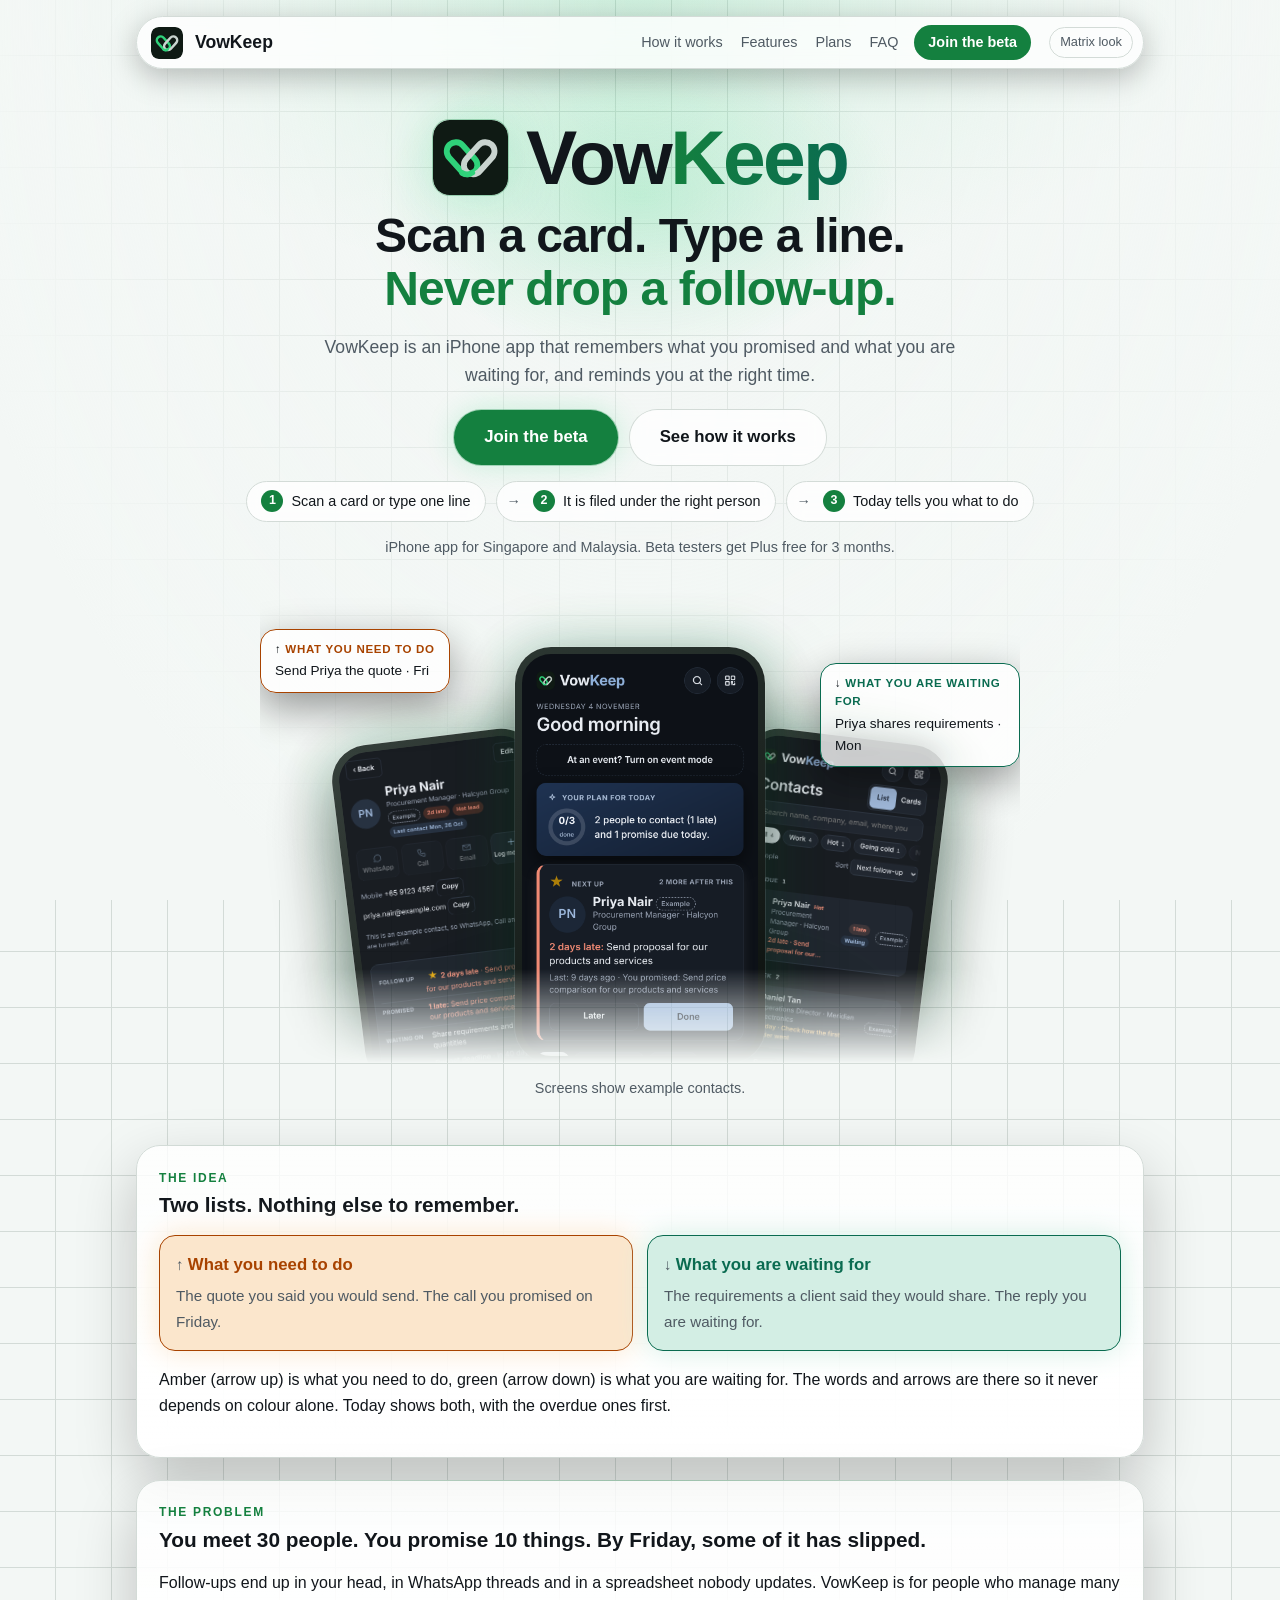
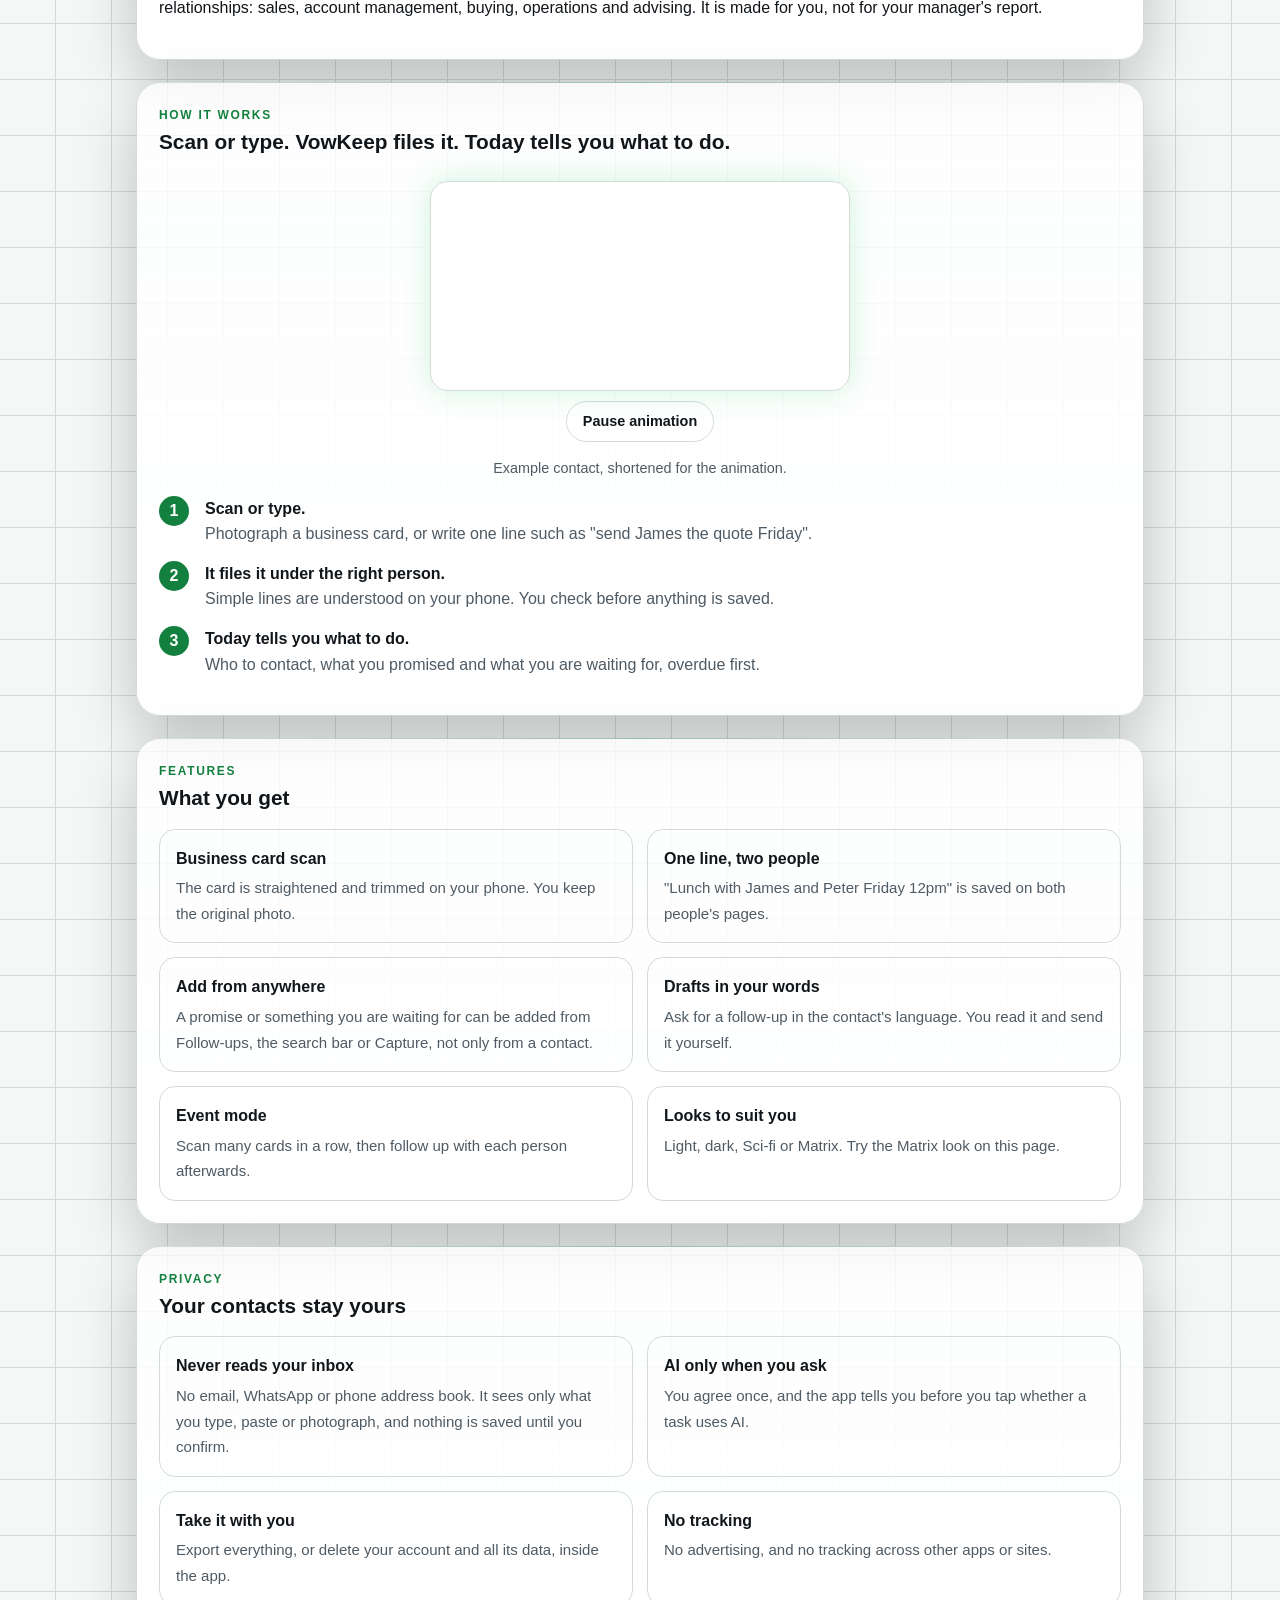
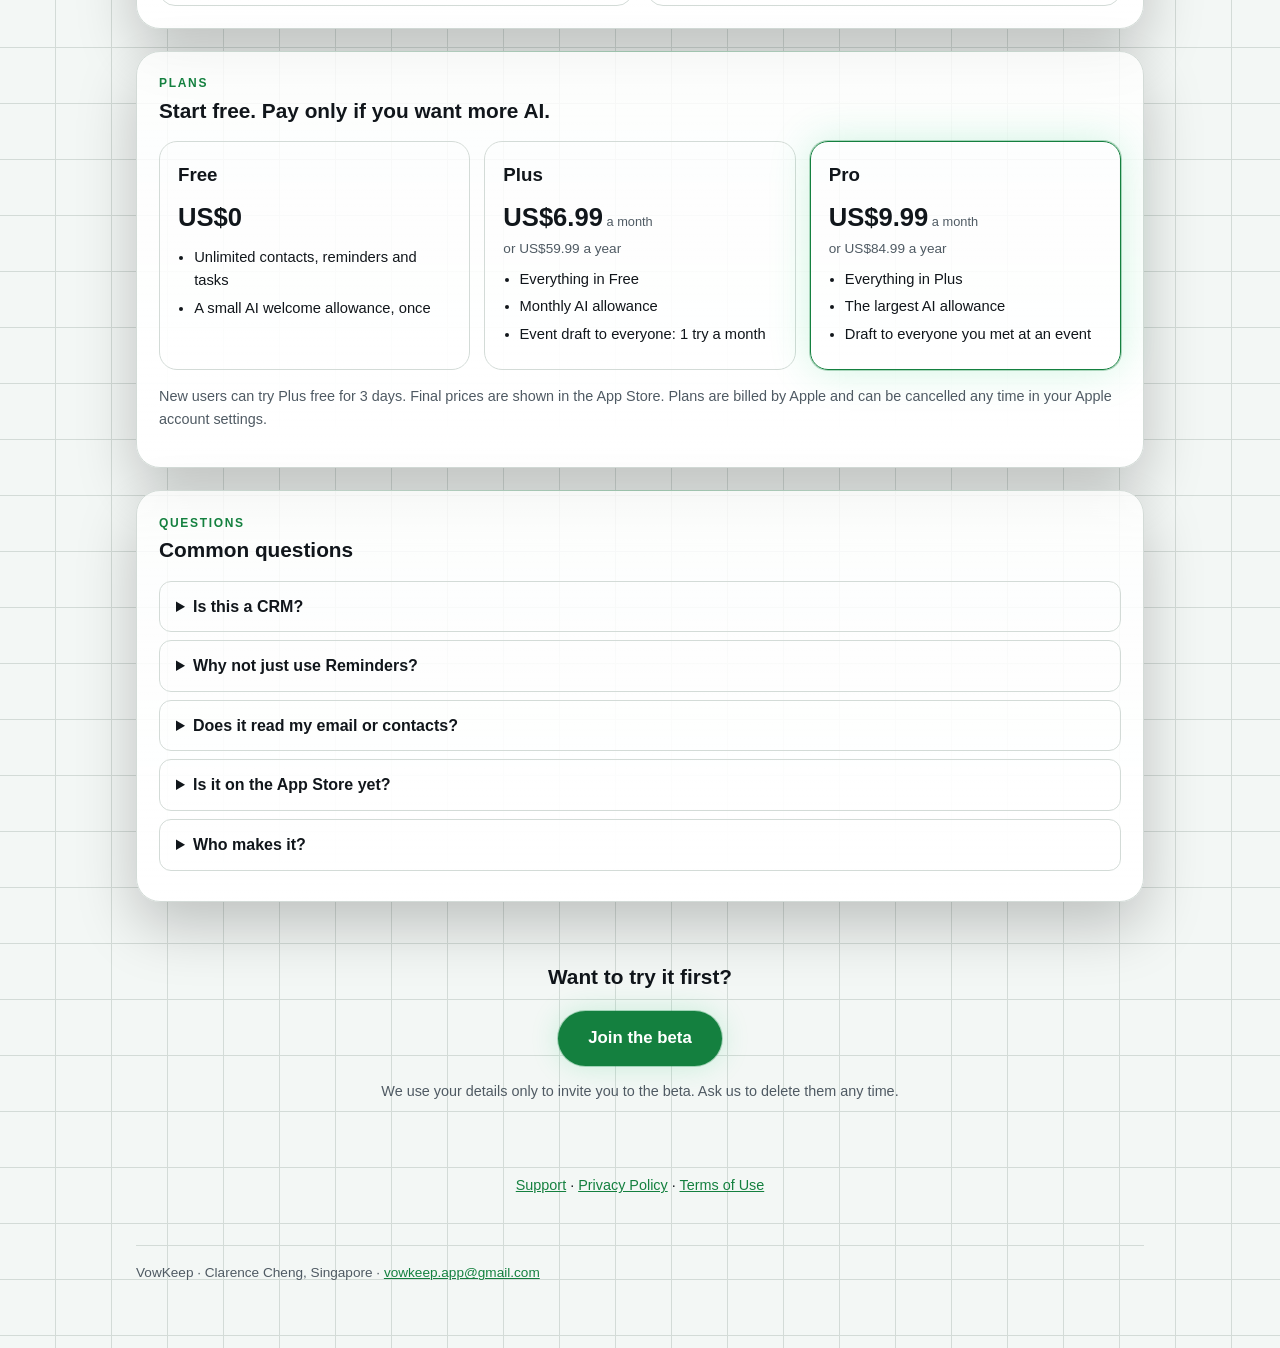
==== index.html @ fa62f597 "Join the beta buttons open the sign-up form" ====
<!doctype html><html lang="en"><head><meta charset="utf-8"><meta name="viewport" content="width=device-width, initial-scale=1"><meta name="description" content="VowKeep keeps one list of what you need to do for people and what you are waiting for from them. Scan a business card or type one line; it does the remembering."><meta name="theme-color" content="#0b0f0d"><link rel="icon" href="img/favicon.svg" type="image/svg+xml"><meta property="og:title" content="VowKeep"><meta property="og:description" content="Never drop a follow-up or a promise."><meta property="og:type" content="website"><meta property="og:site_name" content="VowKeep"><meta property="og:image" content="https://clarencecheng26-sys.github.io/vowkeep-site/img/og.png"><meta property="og:image:width" content="1200"><meta property="og:image:height" content="627"><meta property="og:image:alt" content="VowKeep: never drop a follow-up or a promise"><meta name="twitter:card" content="summary_large_image"><title>Professional Follow-Up Ledger · VowKeep</title><link rel="stylesheet" href="style.css"></head><body class="home"><main><header><svg viewBox="0 0 512 512" aria-hidden="true"><rect width="512" height="512" rx="112" fill="#0F1A14"/><g transform="translate(256 268)"><rect x="-62" y="-170" width="124" height="250" rx="62" transform="rotate(-42) translate(-38 0)" fill="none" stroke="#2FD27A" stroke-width="40"/><rect x="-62" y="-170" width="124" height="250" rx="62" transform="rotate(42) translate(38 0)" fill="none" stroke="#C9D4CF" stroke-width="40"/><path d="M-14 74 A62 62 0 0 1 -66 30" transform="rotate(-42) translate(-38 0)" fill="none" stroke="#2FD27A" stroke-width="40" stroke-linecap="round"/></g></svg><a href="index.html">VowKeep</a><nav><a href="#h-how">How it works</a><a href="#h-get">Features</a><a href="#h-plans">Plans</a><a href="#h-faq">FAQ</a><a class="navcta" href="https://forms.gle/W3UCwRWU8LSgqYCk6">Join the beta</a><button id="lookbtn" type="button" aria-pressed="false">Matrix look</button></nav></header>
<section class="hero">
<div class="brandbig"><svg class="bigmark" viewBox="0 0 512 512" aria-hidden="true"><rect width="512" height="512" rx="112" fill="#0F1A14"/><g transform="translate(256 268)"><rect x="-62" y="-170" width="124" height="250" rx="62" transform="rotate(-42) translate(-38 0)" fill="none" stroke="#2FD27A" stroke-width="40"/><rect x="-62" y="-170" width="124" height="250" rx="62" transform="rotate(42) translate(38 0)" fill="none" stroke="#C9D4CF" stroke-width="40"/><path d="M-14 74 A62 62 0 0 1 -66 30" transform="rotate(-42) translate(-38 0)" fill="none" stroke="#2FD27A" stroke-width="40" stroke-linecap="round"/></g></svg><span>Vow<b>Keep</b></span></div>
<h1>Scan a card. Type a line.<br><span class="hl">Never drop a follow-up.</span></h1>
<p class="lead">VowKeep is an iPhone app that remembers what you promised and what you are waiting for, and reminds you at the right time.</p>
<p class="cta"><a class="btn" href="https://forms.gle/W3UCwRWU8LSgqYCk6">Join the beta</a><a class="btn ghost" href="#h-how">See how it works</a></p>
<ol class="flow" aria-label="How it works in three steps"><li><b>1</b> Scan a card or type one line</li><li><b>2</b> It is filed under the right person</li><li><b>3</b> Today tells you what to do</li></ol>
<p class="note">iPhone app for Singapore and Malaysia. Beta testers get Plus free for 3 months.</p>
<div class="stage">
<figure class="phone p-l"><img src="img/contact.png" width="390" height="665" alt="A contact page showing what you promised and what you are waiting on" loading="eager"></figure>
<figure class="phone p-r"><img src="img/contacts.png" width="390" height="665" alt="The Contacts list showing who is overdue and who you are waiting on" loading="eager"></figure>
<figure class="phone p-c"><img src="img/today.png" width="390" height="665" alt="The Today screen: your plan for the day and the next person to follow up with" loading="eager"></figure>
<div class="floaty owe"><b><span aria-hidden="true">↑ </span>What you need to do</b><span>Send Priya the quote · Fri</span></div>
<div class="floaty owed"><b><span aria-hidden="true">↓ </span>What you are waiting for</b><span>Priya shares requirements · Mon</span></div>
</div>
<p class="note">Screens show example contacts.</p>
</section>

<section class="owe" aria-labelledby="h-owe">
<p class="eyebrow">The idea</p>
<h2 id="h-owe">Two lists. Nothing else to remember.</h2>
<div class="two">
<div class="box amber"><b><span aria-hidden="true">↑ </span>What you need to do</b><span>The quote you said you would send. The call you promised on Friday.</span></div>
<div class="box green"><b><span aria-hidden="true">↓ </span>What you are waiting for</b><span>The requirements a client said they would share. The reply you are waiting for.</span></div>
</div>
<p>Amber (arrow up) is what you need to do, green (arrow down) is what you are waiting for. The words and arrows are there so it never depends on colour alone. Today shows both, with the overdue ones first.</p>
</section>

<section aria-labelledby="h-prob">
<p class="eyebrow">The problem</p>
<h2 id="h-prob">You meet 30 people. You promise 10 things. By Friday, some of it has slipped.</h2>
<p>Follow-ups end up in your head, in WhatsApp threads and in a spreadsheet nobody updates. VowKeep is for people who manage many relationships: sales, account management, buying, operations and advising. It is made for you, not for your manager's report.</p>
</section>

<section aria-labelledby="h-how">
<p class="eyebrow">How it works</p>
<h2 id="h-how">Scan or type. VowKeep files it. Today tells you what to do.</h2>
<div class="demo">
<div class="dscreen" role="img" aria-label="Animated example: a business card is scanned, one line is typed, and Today shows what you need to do and what you are waiting for.">
<div class="scene s1"><div class="bcard"><span class="bn">Priya Nair</span><span class="bt">Procurement Manager</span><span class="bc">Halcyon Group</span><i class="scan"></i></div><p class="dcap"><b>1</b> Scan a card</p></div>
<div class="scene s2"><div class="typed"><span>send Priya the quote Friday</span></div><div class="saved">Saved under <b>Priya Nair</b> · due Fri</div><p class="dcap"><b>2</b> Or type one line</p></div>
<div class="scene s3"><div class="trow owe"><b><span aria-hidden="true">↑ </span>What you need to do</b> Send Priya the quote <em>Fri</em></div><div class="trow owed"><b><span aria-hidden="true">↓ </span>What you are waiting for</b> Priya shares requirements <em>Mon</em></div><p class="dcap"><b>3</b> Today tells you what to do</p></div>
</div>
<button type="button" class="democtl" id="democtl" aria-pressed="false">Pause animation</button>
<p class="note">Example contact, shortened for the animation.</p>
</div>

<ol class="steps">
<li><b>Scan or type.</b><span>Photograph a business card, or write one line such as "send James the quote Friday".</span></li>
<li><b>It files it under the right person.</b><span>Simple lines are understood on your phone. You check before anything is saved.</span></li>
<li><b>Today tells you what to do.</b><span>Who to contact, what you promised and what you are waiting for, overdue first.</span></li>
</ol>
</section>

<section aria-labelledby="h-get">
<p class="eyebrow">Features</p>
<h2 id="h-get">What you get</h2>
<div class="grid">
<div class="item"><b>Business card scan</b><span>The card is straightened and trimmed on your phone. You keep the original photo.</span></div>
<div class="item"><b>One line, two people</b><span>"Lunch with James and Peter Friday 12pm" is saved on both people's pages.</span></div>
<div class="item"><b>Add from anywhere</b><span>A promise or something you are waiting for can be added from Follow-ups, the search bar or Capture, not only from a contact.</span></div>
<div class="item"><b>Drafts in your words</b><span>Ask for a follow-up in the contact's language. You read it and send it yourself.</span></div>
<div class="item"><b>Event mode</b><span>Scan many cards in a row, then follow up with each person afterwards.</span></div>
<div class="item"><b>Looks to suit you</b><span>Light, dark, Sci-fi or Matrix. Try the Matrix look on this page.</span></div>
</div>
</section>

<section aria-labelledby="h-priv">
<p class="eyebrow">Privacy</p>
<h2 id="h-priv">Your contacts stay yours</h2>
<div class="grid">
<div class="item"><b>Never reads your inbox</b><span>No email, WhatsApp or phone address book. It sees only what you type, paste or photograph, and nothing is saved until you confirm.</span></div>
<div class="item"><b>AI only when you ask</b><span>You agree once, and the app tells you before you tap whether a task uses AI.</span></div>
<div class="item"><b>Take it with you</b><span>Export everything, or delete your account and all its data, inside the app.</span></div>
<div class="item"><b>No tracking</b><span>No advertising, and no tracking across other apps or sites.</span></div>
</div>
</section>

<section aria-labelledby="h-plans">
<p class="eyebrow">Plans</p>
<h2 id="h-plans">Start free. Pay only if you want more AI.</h2>
<div class="plans">
<div class="plan"><h3>Free</h3><p class="price">US$0</p><ul><li>Unlimited contacts, reminders and tasks</li><li>A small AI welcome allowance, once</li></ul></div>
<div class="plan"><h3>Plus</h3><p class="price">US$6.99<small> a month</small></p><p class="alt">or US$59.99 a year</p><ul><li>Everything in Free</li><li>Monthly AI allowance</li><li>Event draft to everyone: 1 try a month</li></ul></div>
<div class="plan best"><h3>Pro</h3><p class="price">US$9.99<small> a month</small></p><p class="alt">or US$84.99 a year</p><ul><li>Everything in Plus</li><li>The largest AI allowance</li><li>Draft to everyone you met at an event</li></ul></div>
</div>
<p class="note">New users can try Plus free for 3 days. Final prices are shown in the App Store. Plans are billed by Apple and can be cancelled any time in your Apple account settings.</p>
</section>

<section aria-labelledby="h-faq">
<p class="eyebrow">Questions</p>
<h2 id="h-faq">Common questions</h2>
<details><summary>Is this a CRM?</summary><p>No. A CRM is built so your manager can see your pipeline. VowKeep is for you, so you do not drop things.</p></details>
<details><summary>Why not just use Reminders?</summary><p>Reminders does not know who a promise is to, cannot scan a business card, and cannot tell what you need to do from what you are waiting for.</p></details>
<details><summary>Does it read my email or contacts?</summary><p>No. It only sees what you choose to type, paste or photograph.</p></details>
<details><summary>Is it on the App Store yet?</summary><p>Not yet. We are inviting a small group to test first. Join the beta and we will email you.</p></details>
<details><summary>Who makes it?</summary><p>VowKeep is made by Clarence Cheng in Singapore. Questions: <a href="mailto:vowkeep.app@gmail.com">vowkeep.app@gmail.com</a>.</p></details>
</section>

<section class="closing" aria-labelledby="h-join">
<h2 id="h-join">Want to try it first?</h2>
<p class="cta"><a class="btn" href="https://forms.gle/W3UCwRWU8LSgqYCk6">Join the beta</a></p>
<p class="note">We use your details only to invite you to the beta. Ask us to delete them any time.</p>
</section>

<p class="links"><a href="support.html">Support</a> · <a href="privacy.html">Privacy Policy</a> · <a href="terms.html">Terms of Use</a></p>
<a class="sticky" href="https://forms.gle/W3UCwRWU8LSgqYCk6">Join the beta</a>
<footer>VowKeep · Clarence Cheng, Singapore · <a href="mailto:vowkeep.app@gmail.com">vowkeep.app@gmail.com</a></footer></main><script>(function () {
  var r = document.documentElement; r.classList.add('js');
  try { if (localStorage.getItem('vk.look') === 'matrix') r.setAttribute('data-look', 'matrix'); } catch (e) {}
  var b = document.getElementById('lookbtn');
  function sync() { if (b) b.setAttribute('aria-pressed', r.getAttribute('data-look') === 'matrix' ? 'true' : 'false'); }
  sync();
  if (b) b.addEventListener('click', function () {
    var m = r.getAttribute('data-look') === 'matrix';
    if (m) r.removeAttribute('data-look'); else r.setAttribute('data-look', 'matrix');
    try { localStorage.setItem('vk.look', m ? '' : 'matrix'); } catch (e) {}
    sync();
  });
  var s = document.querySelectorAll('main > section:not(.hero)');
  s.forEach(function (x) { x.classList.add('rv'); });
  if ('IntersectionObserver' in window) {
    var o = new IntersectionObserver(function (es) { es.forEach(function (e) { if (e.isIntersecting) { e.target.classList.add('in'); o.unobserve(e.target); } }); }, { threshold: 0.08 });
    s.forEach(function (x) { o.observe(x); });
  } else { s.forEach(function (x) { x.classList.add('in'); }); }
  /* the demo: plays by default; with "Reduce Motion" on, it starts as a still picture and the visitor can press Play */
  var demo = document.querySelector('.demo'), ctl = document.getElementById('democtl');
  if (demo && ctl) {
    var reduce = false; try { reduce = !!(window.matchMedia && window.matchMedia('(prefers-reduced-motion: reduce)').matches); } catch (e) {}
    function label() { var still = demo.classList.contains('still'), paused = demo.classList.contains('paused'); ctl.textContent = still ? 'Play animation' : paused ? 'Play animation' : 'Pause animation'; ctl.setAttribute('aria-pressed', still || paused ? 'true' : 'false'); }
    if (reduce) demo.classList.add('still');
    label();
    ctl.addEventListener('click', function () {
      if (demo.classList.contains('still')) { demo.classList.remove('still'); demo.classList.remove('paused'); }
      else demo.classList.toggle('paused');
      label();
    });
  }
})();
</script></body></html>
---- style.css ----
:root { --ink: #eef2f0; --muted: #a9b5af; --line: #26312c; --accent: #2fd27a; --accent2: #7dffd0; --accent-ink: #06160d; --bg: #070a09; --card: #0f1512; --glow: rgba(47, 210, 122, .18); --owe: #f0b25c; --owe-bg: rgba(240,178,92,.10); --owed: #2ee6b8; --owed-bg: rgba(46,230,184,.09); --glass: rgba(18, 26, 22, .72); --edge: rgba(47, 210, 122, .28); color-scheme: dark; }
@media (prefers-color-scheme: light) { :root { --ink: #11161b; --muted: #4f5a63; --line: #d3dbd7; --accent: #14803f; --accent2: #0a6b50; --accent-ink: #ffffff; --bg: #f3f7f5; --card: #ffffff; --glow: rgba(47, 210, 122, .22); --owe: #a84300; --owe-bg: #fbe6cc; --owed: #0a6b50; --owed-bg: #d3eee4; --glass: rgba(255, 255, 255, .78); --edge: rgba(20, 128, 63, .30); color-scheme: light; } }
* { box-sizing: border-box; }
html { scroll-behavior: smooth; scroll-padding-top: 90px; }
@media (prefers-reduced-motion: reduce) { html { scroll-behavior: auto; } }
body { margin: 0; background: var(--bg); color: var(--ink); font: 16px/1.6 -apple-system, BlinkMacSystemFont, "Segoe UI", Roboto, sans-serif;
  background-image: radial-gradient(ellipse 70% 480px at 50% -60px, var(--glow), transparent 72%), linear-gradient(var(--line) 1px, transparent 1px), linear-gradient(90deg, var(--line) 1px, transparent 1px);
  background-size: auto, 56px 56px, 56px 56px; background-repeat: no-repeat, repeat, repeat; background-position: 0 0, -1px -1px, -1px -1px; }
body::before { content: ""; position: fixed; inset: 0; z-index: -1; background: radial-gradient(ellipse at 50% 0, transparent 0, var(--bg) 78%); pointer-events: none; }
main { max-width: 760px; margin: 0 auto; padding: 16px 16px 64px; }
body.home main { max-width: 1040px; }
header { position: sticky; top: 10px; z-index: 20; display: flex; align-items: center; gap: 12px; padding: 8px 10px 8px 14px; margin-bottom: 26px; background: var(--glass); border: 1px solid var(--line); border-radius: 999px; -webkit-backdrop-filter: blur(14px); backdrop-filter: blur(14px); box-shadow: 0 8px 30px rgba(0,0,0,.25); }
header svg { width: 32px; height: 32px; flex: none; border-radius: 8px; }
header > a { color: var(--ink); text-decoration: none; font-weight: 700; font-size: 1.1rem; }
nav { margin-left: auto; display: flex; align-items: center; gap: 4px 14px; flex-wrap: wrap; font-size: .9rem; }
nav a { color: var(--muted); font-weight: 500; font-size: .9rem; text-decoration: none; padding: 4px 2px; } nav a:hover { color: var(--ink); }
nav a.navcta { background: var(--accent); color: var(--accent-ink); padding: 6px 14px; border-radius: 999px; font-weight: 700; }
a { color: var(--accent); }
h1 { font-size: 1.7rem; line-height: 1.25; } h2 { font-size: 1.3rem; margin-top: 2em; line-height: 1.25; }
table { border-collapse: collapse; width: 100%; font-size: .92rem; display: block; overflow-x: auto; }
th, td { border: 1px solid var(--line); padding: 8px; text-align: left; vertical-align: top; }
footer { margin-top: 48px; padding-top: 16px; border-top: 1px solid var(--line); color: var(--muted); font-size: .85rem; }
.note { color: var(--muted); font-size: .9rem; }
/* landing page v4: dark glass, big wordmark, phones on a glowing floor */
.hero { text-align: center; padding: 14px 0 8px; }
.brandbig { display: flex; align-items: center; justify-content: center; gap: 18px; margin: 10px 0 8px; font-size: clamp(2.6rem, 9vw, 4.8rem); font-weight: 800; letter-spacing: -.035em; line-height: 1; }
.brandbig b { font-weight: 800; background: linear-gradient(90deg, var(--accent), var(--accent2)); -webkit-background-clip: text; background-clip: text; -webkit-text-fill-color: transparent; color: var(--accent); }
.bigmark { width: .98em; height: .98em; flex: none; border-radius: 22%; box-shadow: 0 0 0 1px var(--edge), 0 0 50px var(--glow); }
.hero h1 { font-size: clamp(1.45rem, 4.2vw, 2.3rem); line-height: 1.15; margin: .35em 0 .35em; letter-spacing: -.01em; }
.lead { font-size: 1.1rem; color: var(--muted); max-width: 36em; margin: 0 auto 1em; }
.cta { margin: 1.3em 0 .5em; display: flex; gap: 12px; justify-content: center; flex-wrap: wrap; }
.btn, .sticky { display: inline-block; background: var(--accent); color: var(--accent-ink); font-weight: 700; padding: 14px 30px; border-radius: 999px; text-decoration: none; font-size: 1.05rem; box-shadow: 0 0 28px var(--glow), 0 0 0 1px var(--edge); }
.btn.ghost { background: var(--glass); color: var(--ink); box-shadow: 0 0 0 1px var(--line); -webkit-backdrop-filter: blur(8px); backdrop-filter: blur(8px); }
.btn:focus-visible, .sticky:focus-visible, summary:focus-visible, a:focus-visible, #lookbtn:focus-visible { outline: 3px solid var(--accent); outline-offset: 3px; }
/* phones on a glowing floor */
.stage { position: relative; overflow-x: clip; height: 470px; max-width: 760px; margin: 34px auto 0; -webkit-mask-image: linear-gradient(#000 80%, transparent); mask-image: linear-gradient(#000 80%, transparent); }
.stage::before { content: ""; position: absolute; left: 50%; bottom: -30px; width: 92%; height: 200px; transform: translateX(-50%); background: radial-gradient(closest-side, var(--accent), transparent); opacity: .30; filter: blur(30px); }
.phone { position: absolute; bottom: 0; left: 50%; margin: 0; padding: 7px; border-radius: 36px; background: linear-gradient(150deg, #2c3732, #0a0e0c); box-shadow: 0 0 0 1px rgba(255,255,255,.10), 0 30px 70px rgba(0,0,0,.6), 0 0 60px var(--glow); }
.phone img { display: block; width: 100%; height: auto; border-radius: 29px; }
.p-c { width: 250px; z-index: 3; transform: translateX(-50%); }
.p-l { width: 206px; z-index: 2; transform: translateX(-132%) rotate(-7deg); transform-origin: bottom right; opacity: .95; }
.p-r { width: 206px; z-index: 2; transform: translateX(32%) rotate(7deg); transform-origin: bottom left; opacity: .95; }
.floaty { position: absolute; z-index: 4; max-width: 200px; display: grid; gap: 2px; text-align: left; padding: 10px 14px; border-radius: 16px; border: 1px solid var(--line); background: var(--glass); -webkit-backdrop-filter: blur(12px); backdrop-filter: blur(12px); box-shadow: 0 14px 40px rgba(0,0,0,.4); font-size: .85rem; }
.floaty b { font-size: .72rem; text-transform: uppercase; letter-spacing: .06em; } .floaty span { color: var(--ink); }
.floaty.owe { left: 0; top: 36px; border-color: var(--owe); } .floaty.owe b { color: var(--owe); }
.floaty.owed { right: 0; top: 70px; border-color: var(--owed); } .floaty.owed b { color: var(--owed); }
.eyebrow { margin: 1.4em 0 0; font-size: .75rem; font-weight: 700; letter-spacing: .14em; text-transform: uppercase; color: var(--accent); }
.eyebrow + h2 { margin-top: .2em; }
section:not(.hero):not(.closing) { position: relative; background: linear-gradient(180deg, var(--glass), var(--card)); border: 1px solid var(--line); border-radius: 24px; padding: 6px 22px 22px; margin: 22px 0; box-shadow: 0 24px 60px rgba(0,0,0,.22); }
section:not(.hero):not(.closing)::before { content: ""; position: absolute; left: 24px; right: 24px; top: -1px; height: 1px; background: linear-gradient(90deg, transparent, var(--edge), transparent); }
section h2 { margin-top: .6em; }
.two { display: grid; grid-template-columns: 1fr 1fr; gap: 14px; margin: 14px 0; }
.box { border-radius: 16px; padding: 16px; border: 1px solid var(--line); } .box b { display: block; font-size: 1.05rem; margin-bottom: 4px; } .box span { color: var(--muted); font-size: .95rem; }
.box.amber { border-color: var(--owe); background: var(--owe-bg); box-shadow: 0 0 30px var(--owe-bg); } .box.amber b { color: var(--owe); }
.box.green { border-color: var(--owed); background: var(--owed-bg); box-shadow: 0 0 30px var(--owed-bg); } .box.green b { color: var(--owed); }
.steps { list-style: none; counter-reset: s; padding: 0; } .steps li { counter-increment: s; display: grid; grid-template-columns: 34px 1fr; column-gap: 12px; margin: 14px 0; }
.steps li::before { content: counter(s); grid-row: 1 / 3; width: 30px; height: 30px; border-radius: 50%; background: var(--accent); color: var(--accent-ink); font-weight: 800; display: grid; place-items: center; }
.steps li span { color: var(--muted); }
.grid { display: grid; grid-template-columns: 1fr 1fr; gap: 14px; margin-top: 14px; }
.item { border: 1px solid var(--line); border-radius: 16px; padding: 16px; background: rgba(255,255,255,.015); } .item b { display: block; margin-bottom: 4px; } .item span { color: var(--muted); font-size: .94rem; }
.plans { display: grid; grid-template-columns: repeat(3, 1fr); gap: 14px; margin-top: 14px; }
.plan { border: 1px solid var(--line); border-radius: 18px; padding: 18px; } .plan.best { border-color: var(--accent); box-shadow: 0 0 0 1px var(--edge), 0 0 40px var(--glow); }
.plan h3 { margin: 0; } .price { font-size: 1.6rem; font-weight: 800; margin: .3em 0 0; } .price small { font-size: .8rem; font-weight: 400; color: var(--muted); } .alt { margin: 0 0 .5em; color: var(--muted); font-size: .85rem; }
.plan ul { padding-left: 1.1em; margin: .5em 0 0; font-size: .92rem; } .plan li { margin: .3em 0; }
details { border: 1px solid var(--line); border-radius: 12px; padding: 12px 16px; margin: 8px 0; }
summary { cursor: pointer; font-weight: 600; } details p { margin: .6em 0 .2em; color: var(--muted); }
.closing { text-align: center; padding: 28px 0; } .links { text-align: center; margin-top: 2em; font-size: .9rem; }
.sticky { display: none; }
@media (max-width: 720px) {
  .two, .grid, .plans { grid-template-columns: 1fr; }
  body.home nav a { display: none; } nav { flex-wrap: nowrap; } body:not(.home) #lookbtn { display: none; } header { padding: 6px 10px 6px 12px; }
  .cta .btn { padding: 12px 22px; font-size: 1rem; }
  .stage { height: 330px; } .p-c { width: 165px; } .p-l, .p-r { width: 134px; } .p-l { transform: translateX(-118%) rotate(-6deg); } .p-r { transform: translateX(18%) rotate(6deg); }
  .phone { border-radius: 24px; padding: 4px; } .phone img { border-radius: 20px; }
  .floaty { display: none; }
  .sticky { display: block; position: fixed; left: 16px; right: 16px; bottom: 14px; text-align: center; z-index: 25; }
  main { padding-bottom: 96px; }
  body { background-size: auto, 40px 40px, 40px 40px; }
}
@media (min-width: 721px) and (max-width: 940px) { .floaty { display: none; } }
/* v3: demo, gentle motion, Matrix look */
.demo { max-width: 420px; margin: 26px auto 8px; }
.dscreen { position: relative; height: 210px; border: 1px solid var(--line); border-radius: 18px; background: var(--card); overflow: hidden; box-shadow: 0 0 30px var(--glow); }
.scene { position: absolute; inset: 0; display: flex; flex-direction: column; justify-content: center; align-items: center; gap: 12px; padding: 16px; opacity: 0; animation: sc 12s infinite; }
.s1 { animation-name: sc1; } .s2 { animation-name: sc2; } .s3 { animation-name: sc3; }
@keyframes sc1 { 0%, 28% { opacity: 1 } 33%, 100% { opacity: 0 } }
@keyframes sc2 { 0%, 31% { opacity: 0 } 36%, 61% { opacity: 1 } 66%, 100% { opacity: 0 } }
@keyframes sc3 { 0%, 64% { opacity: 0 } 69%, 95% { opacity: 1 } 100% { opacity: 0 } }
.dcap { margin: 0; font-size: .85rem; color: var(--muted); } .dcap b { display: inline-grid; place-items: center; width: 20px; height: 20px; border-radius: 50%; background: var(--accent); color: var(--accent-ink); font-size: .75rem; margin-right: 6px; }
.bcard { position: relative; width: 210px; padding: 12px 14px; border-radius: 10px; background: #f4f6f5; color: #11161b; text-align: left; display: grid; overflow: hidden; box-shadow: 0 6px 20px rgba(0,0,0,.35); }
.bn { font-weight: 800; } .bt, .bc { font-size: .8rem; color: #4b5560; }
.scan { position: absolute; left: 0; right: 0; height: 3px; top: 0; background: var(--accent); box-shadow: 0 0 12px var(--accent); animation: scanm 12s infinite; }
@keyframes scanm { 0% { top: 0 } 12% { top: 92% } 24%, 100% { top: 0 } }
.typed { font: 600 .95rem ui-monospace, Menlo, monospace; border: 1px solid var(--line); border-radius: 10px; padding: 10px 14px; background: var(--bg); }
.typed span { display: inline-block; overflow: hidden; white-space: nowrap; width: 0; vertical-align: bottom; border-right: 2px solid var(--accent); animation: typem 12s infinite steps(27, end); }
@keyframes typem { 0%, 33% { width: 0 } 45%, 100% { width: 27ch } }
.saved { font-size: .85rem; padding: 6px 12px; border-radius: 999px; background: var(--owed-bg); color: var(--owed); border: 1px solid var(--owed); opacity: 0; animation: savedm 12s infinite; }
@keyframes savedm { 0%, 47% { opacity: 0 } 52%, 100% { opacity: 1 } }
.trow { width: 100%; max-width: 340px; padding: 10px 12px; border-radius: 12px; font-size: .88rem; text-align: left; border: 1px solid var(--line); }
.trow b { display: block; font-size: .78rem; text-transform: uppercase; letter-spacing: .05em; } .trow em { float: right; font-style: normal; color: var(--muted); }
.trow.owe { border-color: var(--owe); background: var(--owe-bg); } .trow.owe b { color: var(--owe); }
.trow.owed { border-color: var(--owed); background: var(--owed-bg); } .trow.owed b { color: var(--owed); }
.demo.still .scene { animation: none !important; opacity: 0; } .demo.still .s3 { opacity: 1; } .demo.still .scan, .demo.still .typed span, .demo.still .saved { animation: none !important; }
.demo.paused .scene, .demo.paused .scan, .demo.paused .typed span, .demo.paused .saved { animation-play-state: paused !important; }
.democtl { display: inline-flex; align-items: center; gap: 8px; margin: 10px auto 0; padding: 8px 16px; border: 1px solid var(--line); border-radius: 999px; background: var(--glass); color: var(--ink); font: inherit; font-size: .9rem; font-weight: 600; cursor: pointer; }
.democtl:focus-visible { outline: 3px solid var(--accent); outline-offset: 3px; }
.demo { text-align: center; }
/* gentle motion */
body { background-attachment: scroll; }
.hero::before { content: ""; position: absolute; left: 50%; top: -60px; width: min(520px, 80vw); height: 320px; transform: translateX(-50%); background: radial-gradient(closest-side, var(--glow), transparent); z-index: -1; animation: drift 14s ease-in-out infinite alternate; pointer-events: none; }
.hero { position: relative; isolation: isolate; }
@keyframes drift { from { transform: translateX(-56%) scale(1) } to { transform: translateX(-44%) scale(1.12) } }
.js .rv { opacity: 0; transform: translateY(14px); transition: opacity .6s ease, transform .6s ease; } .js .rv.in { opacity: 1; transform: none; }
@media (prefers-reduced-motion: reduce) { .hero::before { animation: none; } .js .rv { opacity: 1; transform: none; transition: none; } }
/* look toggle */
#lookbtn { margin-left: 4px; background: transparent; color: var(--muted); border: 1px solid var(--line); border-radius: 999px; padding: 4px 10px; font: inherit; font-size: .8rem; cursor: pointer; }
#lookbtn[aria-pressed="true"] { color: var(--accent); border-color: var(--accent); }
#lookbtn:focus-visible { outline: 3px solid var(--accent); outline-offset: 3px; }
/* Matrix look: black, phosphor green, terminal type; owe/owed keep amber and mint */
:root[data-look="matrix"] { --ink: #6dff7a; --muted: #35c94c; --line: #0f5a1c; --accent: #39ff14; --accent-ink: #000000; --bg: #000000; --card: #041a08; --glow: rgba(57,255,20,.22); --owe: #ffc24d; --owe-bg: rgba(255,194,77,.10); --owed: #00ff9c; --owed-bg: rgba(0,255,156,.08); --accent2: #b6ff9c; --glass: rgba(2,22,6,.78); --edge: rgba(57,255,20,.40); color-scheme: dark; }
:root[data-look="matrix"] body { font-family: ui-monospace, "SFMono-Regular", Menlo, Consolas, monospace; text-shadow: 0 0 3px rgba(57,255,20,.35); }
:root[data-look="matrix"] .brandbig span::after { content: "_"; margin-left: 4px; animation: blink 1.1s steps(1) infinite; }
@keyframes blink { 50% { opacity: 0 } }
:root[data-look="matrix"] .btn, :root[data-look="matrix"] .sticky { border-radius: 2px; text-shadow: none; text-transform: uppercase; letter-spacing: .05em; }
:root[data-look="matrix"] section:not(.hero):not(.closing), :root[data-look="matrix"] .item, :root[data-look="matrix"] .plan, :root[data-look="matrix"] details, :root[data-look="matrix"] .dscreen { border-radius: 2px; }
:root[data-look="matrix"] .shots img { border-radius: 4px; }

/* v5: say what it does at first glance */
.hero h1 { font-size: clamp(1.7rem, 5.4vw, 3rem); line-height: 1.1; margin: .3em 0 .35em; letter-spacing: -.02em; }
.hero h1 .hl { color: var(--accent); }
.flow { list-style: none; display: flex; gap: 10px; justify-content: center; flex-wrap: wrap; margin: 16px auto 6px; padding: 0; max-width: 1000px; }
.flow li { display: flex; align-items: center; gap: 8px; padding: 8px 14px; border: 1px solid var(--line); border-radius: 999px; background: var(--glass); font-size: .9rem; -webkit-backdrop-filter: blur(8px); backdrop-filter: blur(8px); }
.flow li b { display: inline-grid; place-items: center; width: 22px; height: 22px; border-radius: 50%; background: var(--accent); color: var(--accent-ink); font-size: .78rem; }
.flow li + li::before { content: "\2192"; color: var(--muted); margin-right: 4px; margin-left: -4px; }
@media (max-width: 720px) { .flow { flex-direction: column; align-items: center; gap: 5px; } .flow li { padding: 6px 12px; font-size: .84rem; } .flow li + li::before { content: none; } .brandbig { font-size: clamp(2.2rem, 9vw, 2.8rem); } .lead { font-size: 1rem; } }
:root[data-look="matrix"] .hero h1 .hl { color: var(--accent); }
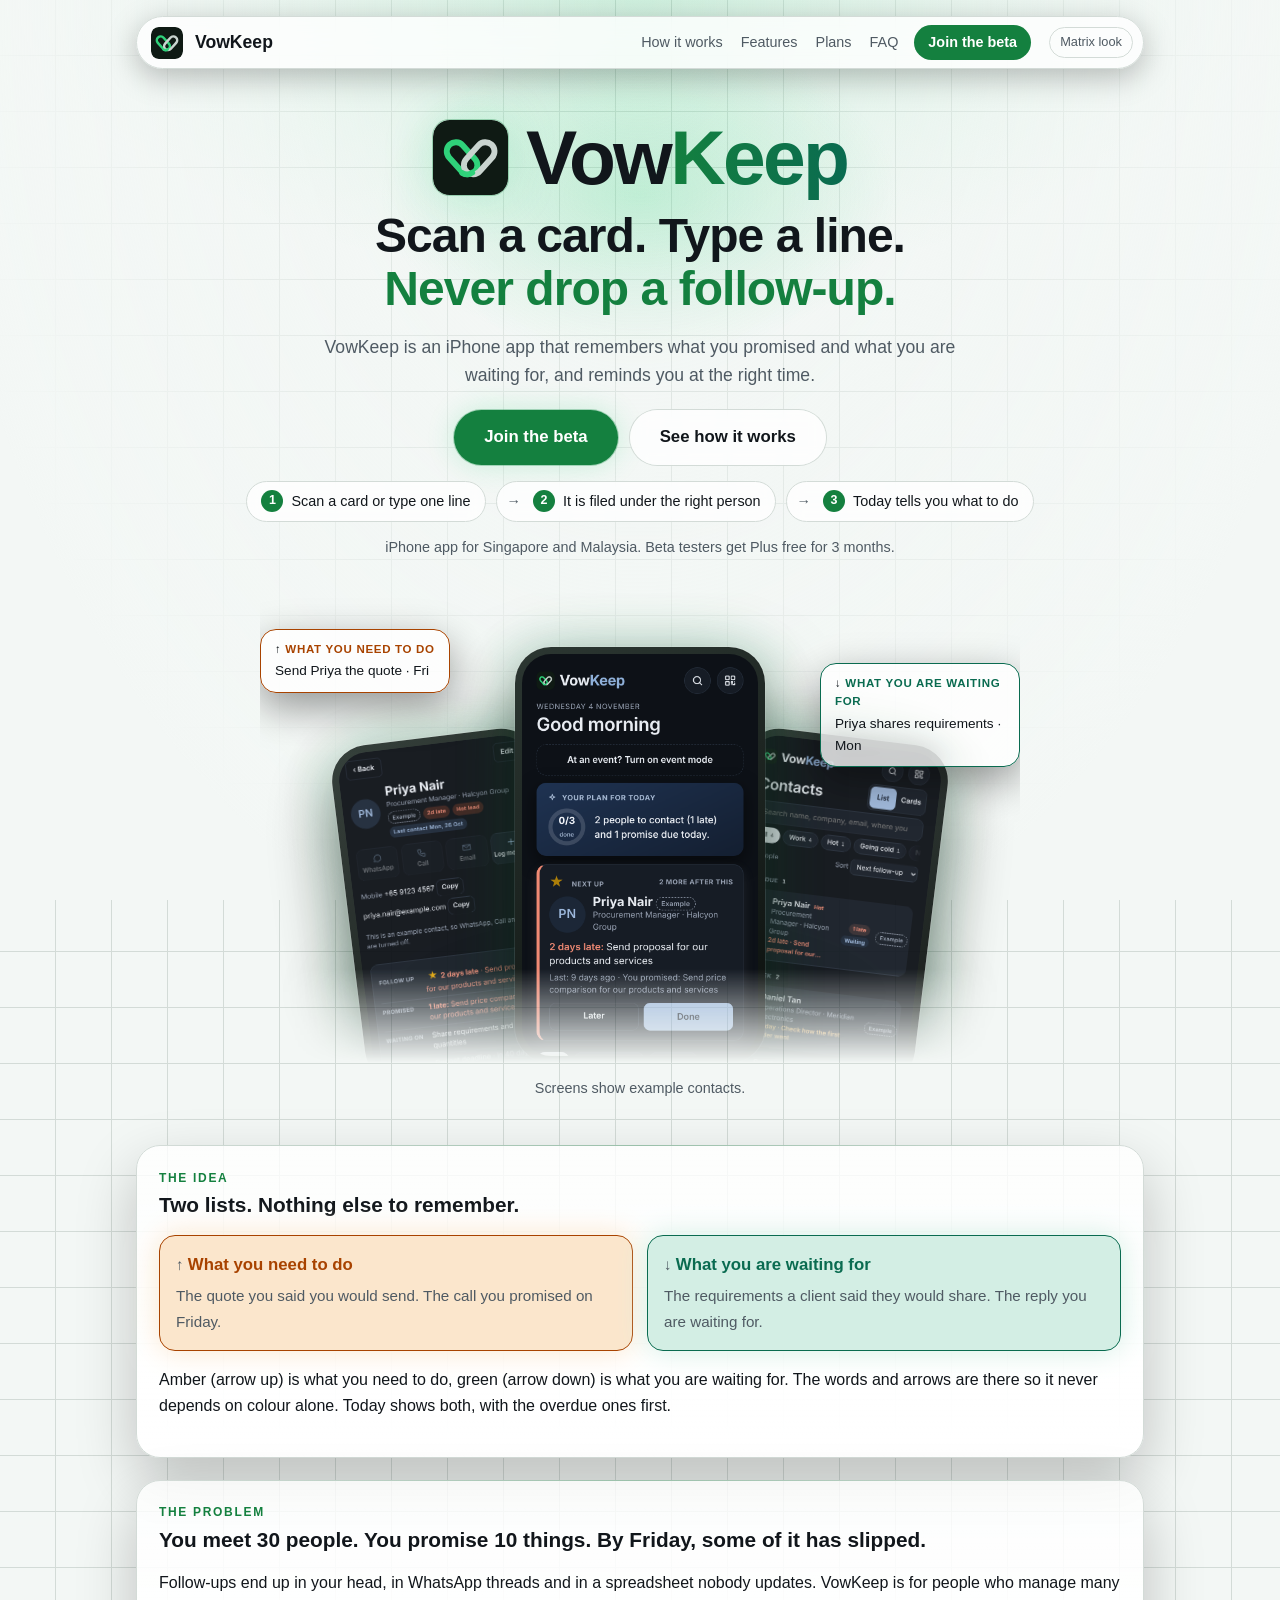
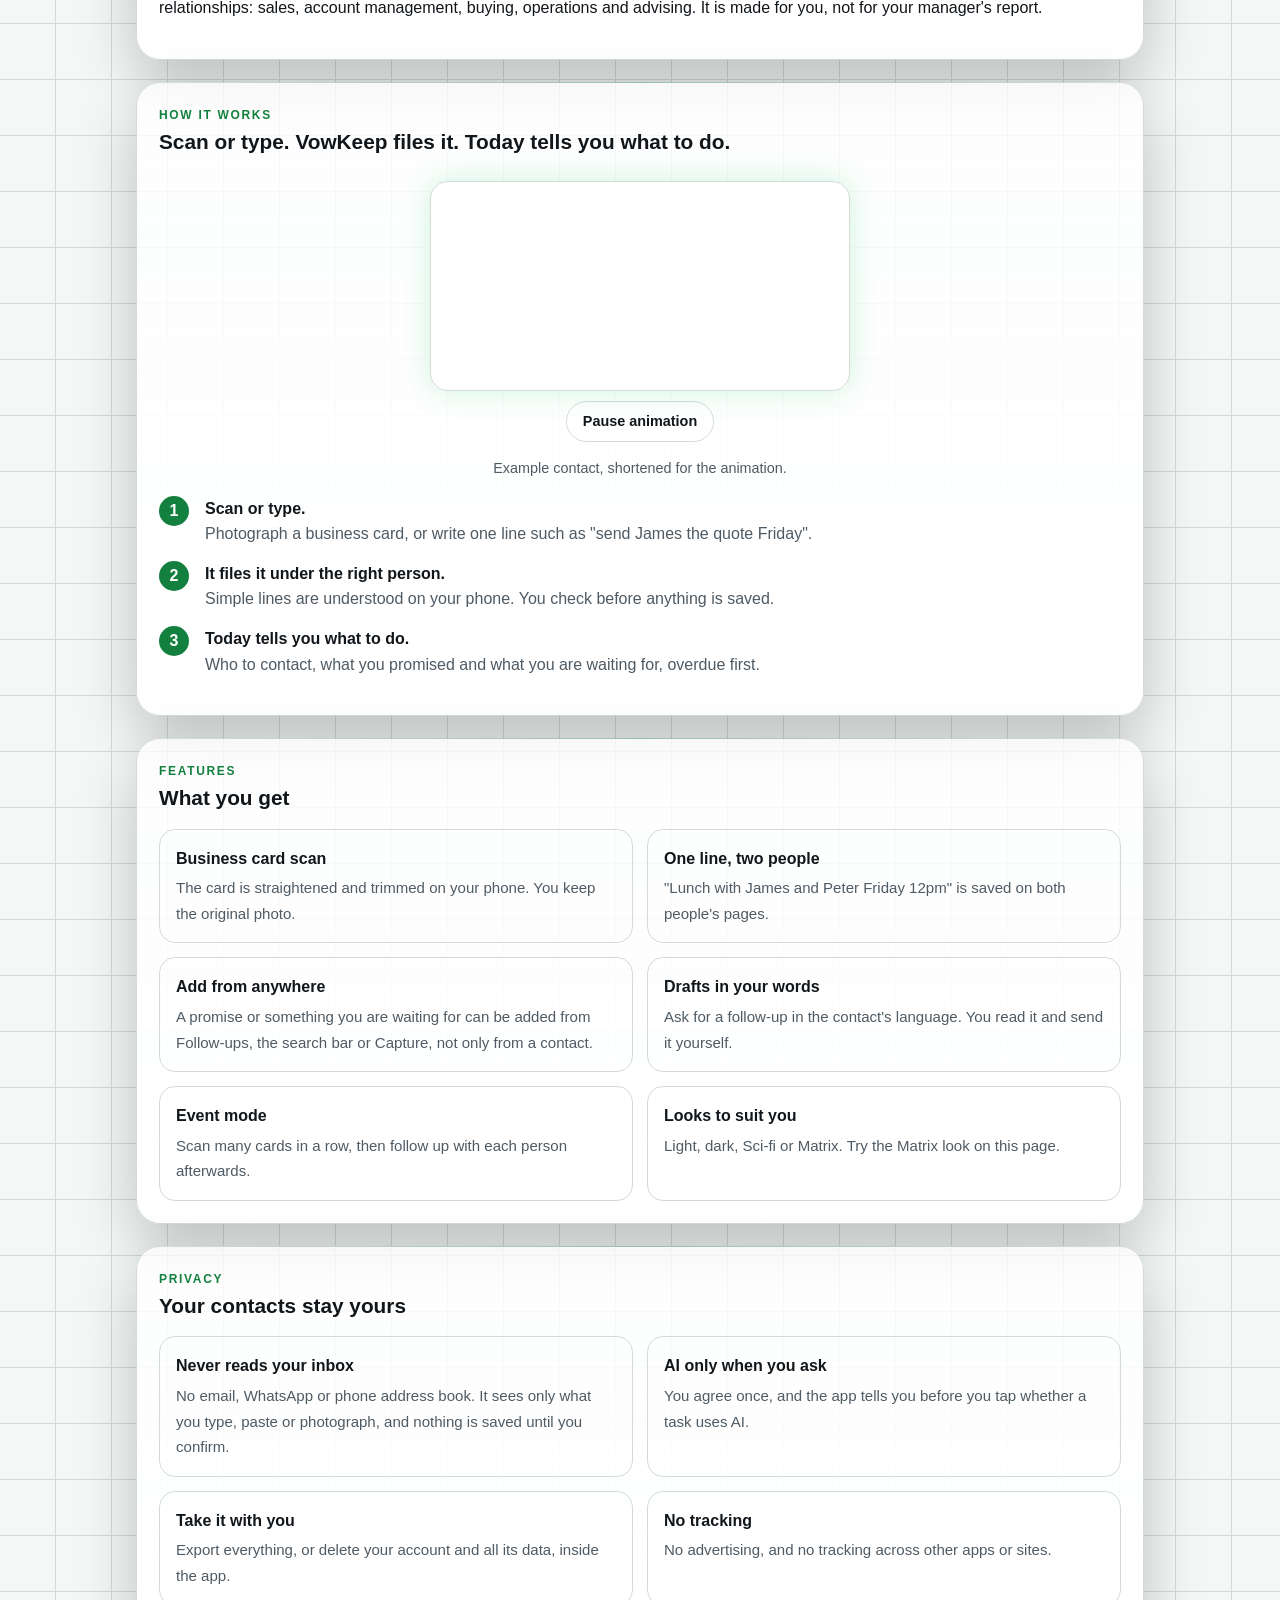
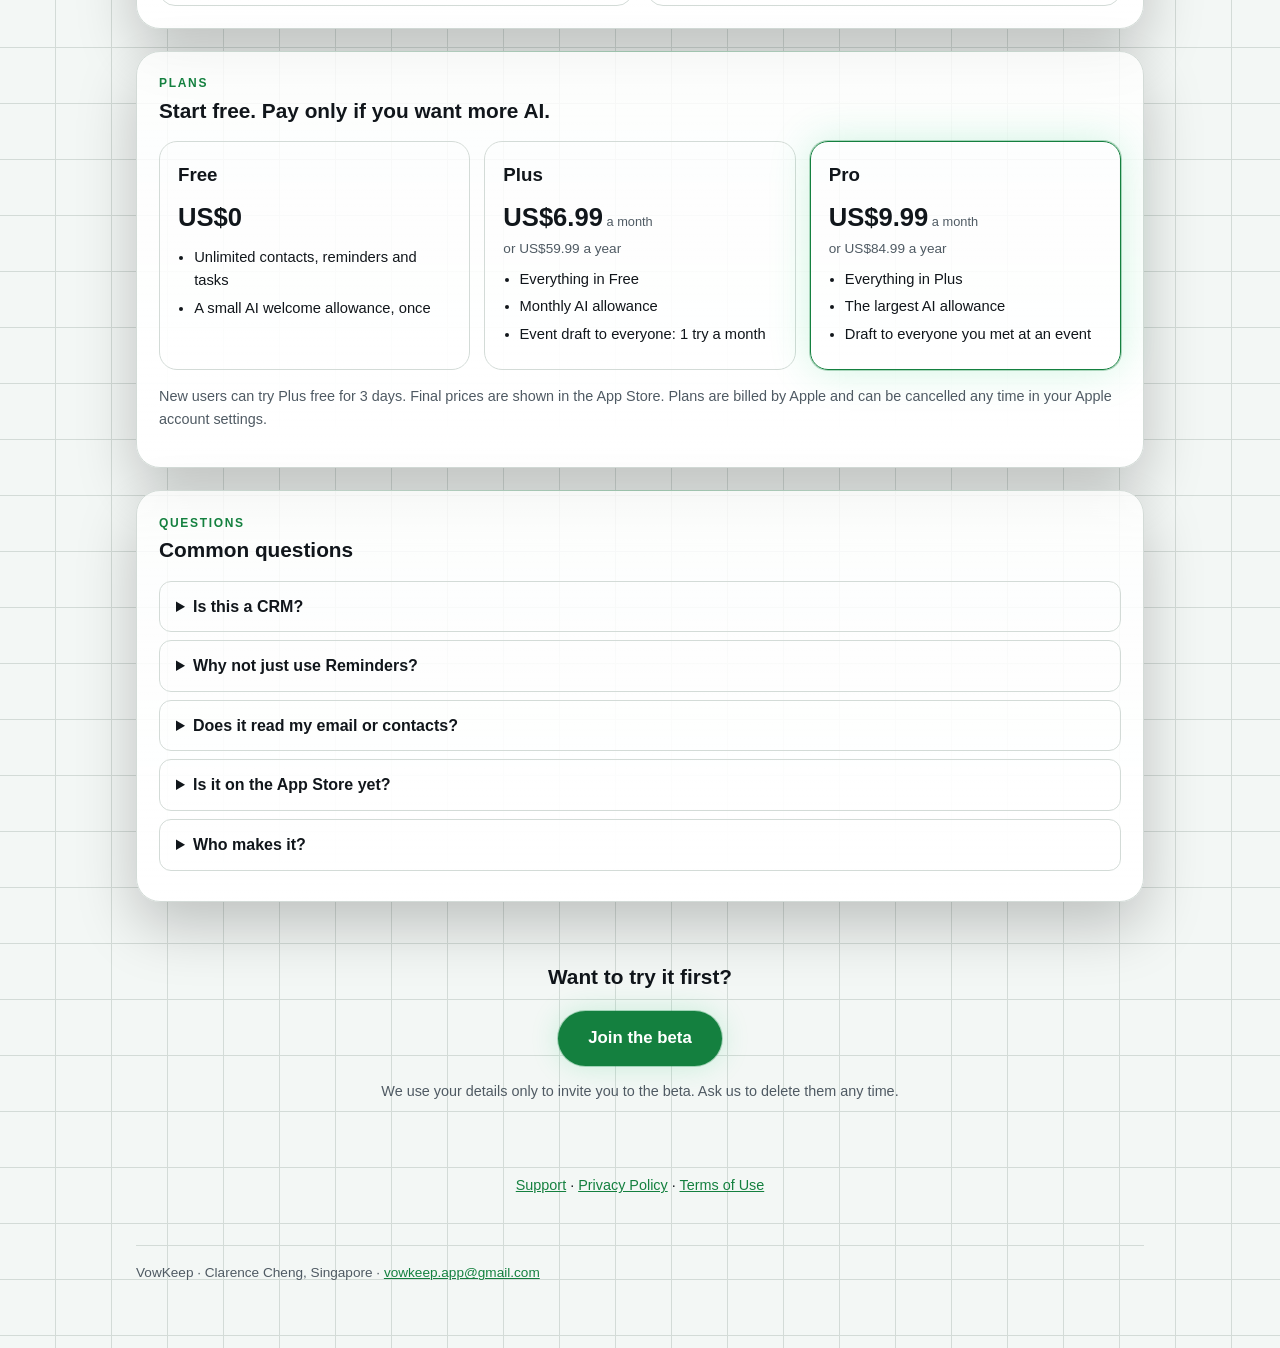
==== commit 826a309a: "Share preview: clearer picture with bigger text, longer description, better title" ====
--- a/index.html
+++ b/index.html
@@ -1,4 +1,4 @@
-<!doctype html><html lang="en"><head><meta charset="utf-8"><meta name="viewport" content="width=device-width, initial-scale=1"><meta name="description" content="VowKeep keeps one list of what you need to do for people and what you are waiting for from them. Scan a business card or type one line; it does the remembering."><meta name="theme-color" content="#0b0f0d"><link rel="icon" href="img/favicon.svg" type="image/svg+xml"><meta property="og:title" content="VowKeep"><meta property="og:description" content="Never drop a follow-up or a promise."><meta property="og:type" content="website"><meta property="og:site_name" content="VowKeep"><meta property="og:image" content="https://clarencecheng26-sys.github.io/vowkeep-site/img/og.png"><meta property="og:image:width" content="1200"><meta property="og:image:height" content="627"><meta property="og:image:alt" content="VowKeep: never drop a follow-up or a promise"><meta name="twitter:card" content="summary_large_image"><title>Professional Follow-Up Ledger · VowKeep</title><link rel="stylesheet" href="style.css"></head><body class="home"><main><header><svg viewBox="0 0 512 512" aria-hidden="true"><rect width="512" height="512" rx="112" fill="#0F1A14"/><g transform="translate(256 268)"><rect x="-62" y="-170" width="124" height="250" rx="62" transform="rotate(-42) translate(-38 0)" fill="none" stroke="#2FD27A" stroke-width="40"/><rect x="-62" y="-170" width="124" height="250" rx="62" transform="rotate(42) translate(38 0)" fill="none" stroke="#C9D4CF" stroke-width="40"/><path d="M-14 74 A62 62 0 0 1 -66 30" transform="rotate(-42) translate(-38 0)" fill="none" stroke="#2FD27A" stroke-width="40" stroke-linecap="round"/></g></svg><a href="index.html">VowKeep</a><nav><a href="#h-how">How it works</a><a href="#h-get">Features</a><a href="#h-plans">Plans</a><a href="#h-faq">FAQ</a><a class="navcta" href="https://forms.gle/W3UCwRWU8LSgqYCk6">Join the beta</a><button id="lookbtn" type="button" aria-pressed="false">Matrix look</button></nav></header>
+<!doctype html><html lang="en"><head><meta charset="utf-8"><meta name="viewport" content="width=device-width, initial-scale=1"><meta name="description" content="VowKeep keeps one list of what you need to do for people and what you are waiting for from them. Scan a business card or type one line; it does the remembering."><meta name="theme-color" content="#0b0f0d"><link rel="icon" href="img/favicon.svg" type="image/svg+xml"><meta property="og:title" content="VowKeep: scan a card, type a line, never drop a follow-up"><meta property="og:description" content="VowKeep is an iPhone app that remembers what you promised and what you are waiting for, and reminds you at the right time. Join the beta."><meta name="twitter:title" content="VowKeep: scan a card, type a line, never drop a follow-up"><meta name="twitter:description" content="VowKeep is an iPhone app that remembers what you promised and what you are waiting for, and reminds you at the right time. Join the beta."><meta property="og:type" content="website"><meta property="og:site_name" content="VowKeep"><meta property="og:image" content="https://clarencecheng26-sys.github.io/vowkeep-site/img/og.png?v=2"><meta property="og:image:width" content="1200"><meta property="og:image:height" content="627"><meta property="og:image:alt" content="VowKeep: never drop a follow-up or a promise"><meta name="twitter:card" content="summary_large_image"><title>Professional Follow-Up Ledger · VowKeep</title><link rel="stylesheet" href="style.css"></head><body class="home"><main><header><svg viewBox="0 0 512 512" aria-hidden="true"><rect width="512" height="512" rx="112" fill="#0F1A14"/><g transform="translate(256 268)"><rect x="-62" y="-170" width="124" height="250" rx="62" transform="rotate(-42) translate(-38 0)" fill="none" stroke="#2FD27A" stroke-width="40"/><rect x="-62" y="-170" width="124" height="250" rx="62" transform="rotate(42) translate(38 0)" fill="none" stroke="#C9D4CF" stroke-width="40"/><path d="M-14 74 A62 62 0 0 1 -66 30" transform="rotate(-42) translate(-38 0)" fill="none" stroke="#2FD27A" stroke-width="40" stroke-linecap="round"/></g></svg><a href="index.html">VowKeep</a><nav><a href="#h-how">How it works</a><a href="#h-get">Features</a><a href="#h-plans">Plans</a><a href="#h-faq">FAQ</a><a class="navcta" href="https://forms.gle/W3UCwRWU8LSgqYCk6">Join the beta</a><button id="lookbtn" type="button" aria-pressed="false">Matrix look</button></nav></header>
 <section class="hero">
 <div class="brandbig"><svg class="bigmark" viewBox="0 0 512 512" aria-hidden="true"><rect width="512" height="512" rx="112" fill="#0F1A14"/><g transform="translate(256 268)"><rect x="-62" y="-170" width="124" height="250" rx="62" transform="rotate(-42) translate(-38 0)" fill="none" stroke="#2FD27A" stroke-width="40"/><rect x="-62" y="-170" width="124" height="250" rx="62" transform="rotate(42) translate(38 0)" fill="none" stroke="#C9D4CF" stroke-width="40"/><path d="M-14 74 A62 62 0 0 1 -66 30" transform="rotate(-42) translate(-38 0)" fill="none" stroke="#2FD27A" stroke-width="40" stroke-linecap="round"/></g></svg><span>Vow<b>Keep</b></span></div>
 <h1>Scan a card. Type a line.<br><span class="hl">Never drop a follow-up.</span></h1>
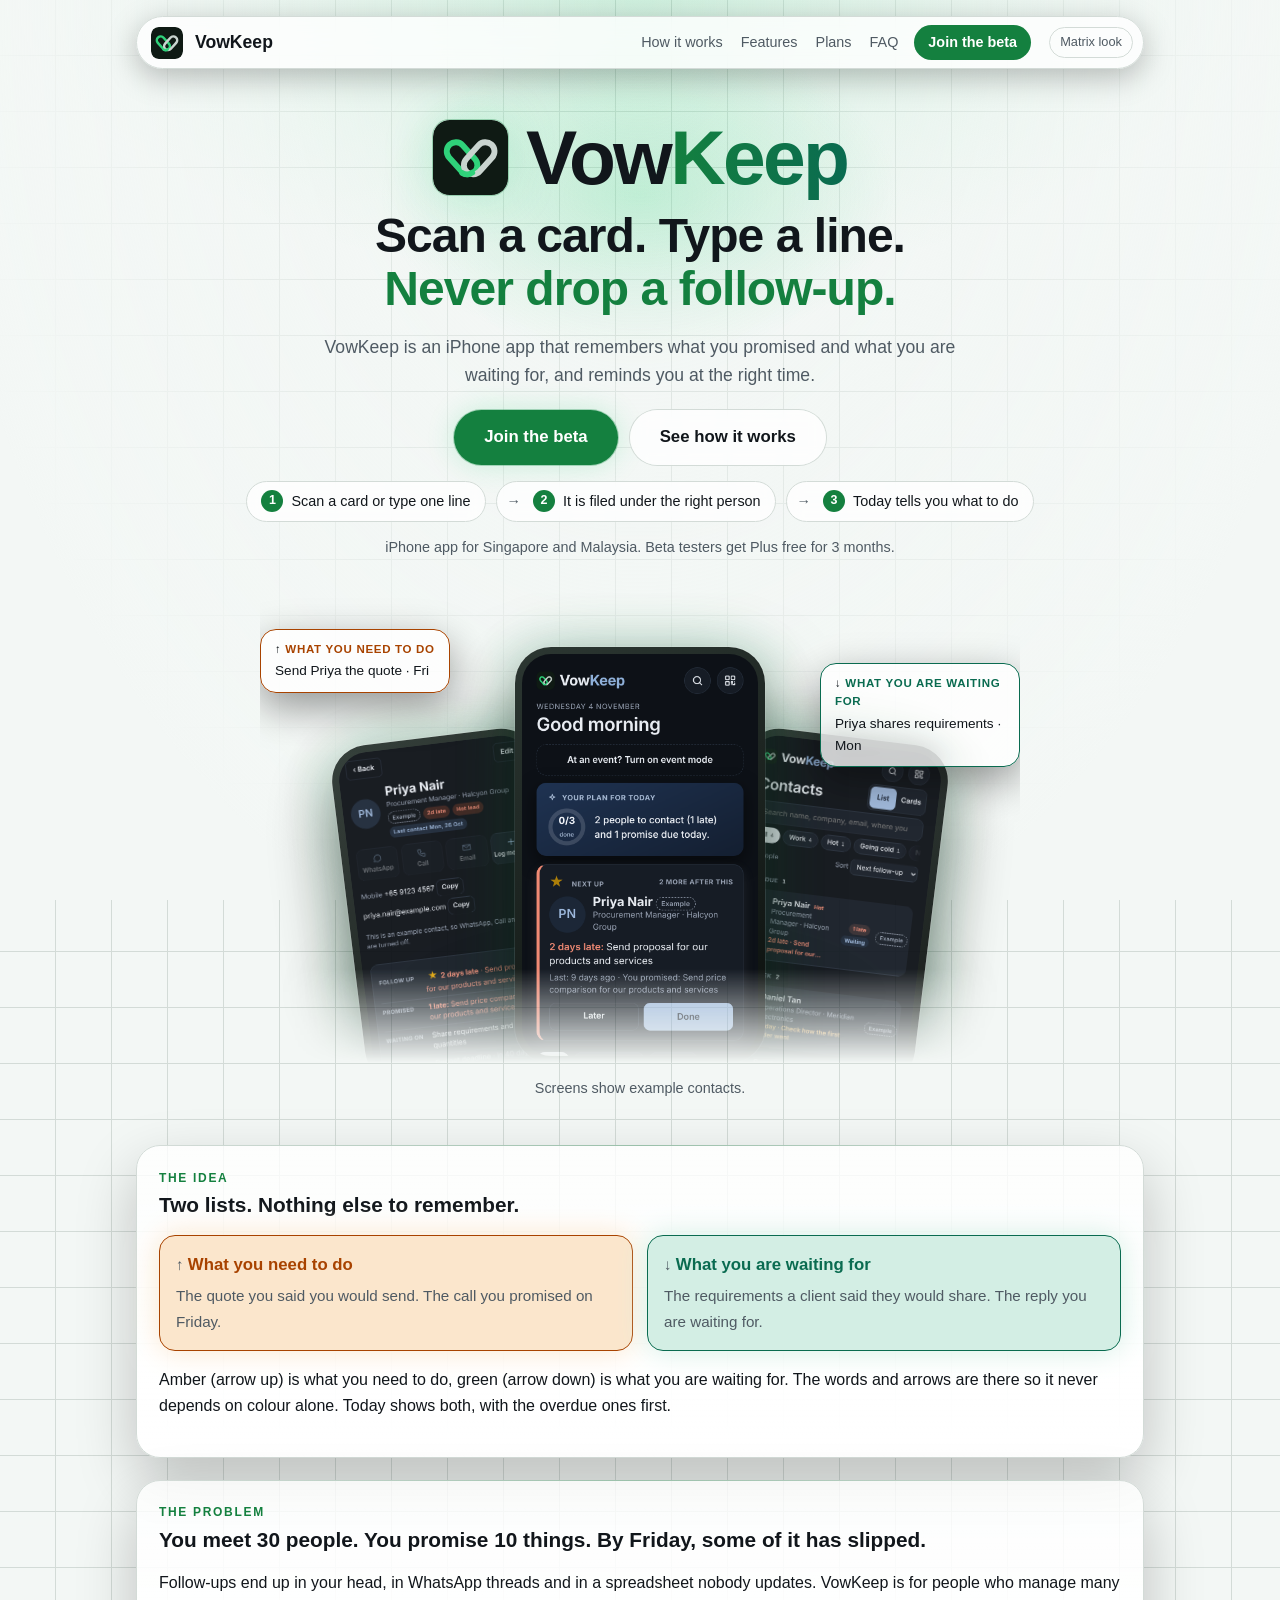
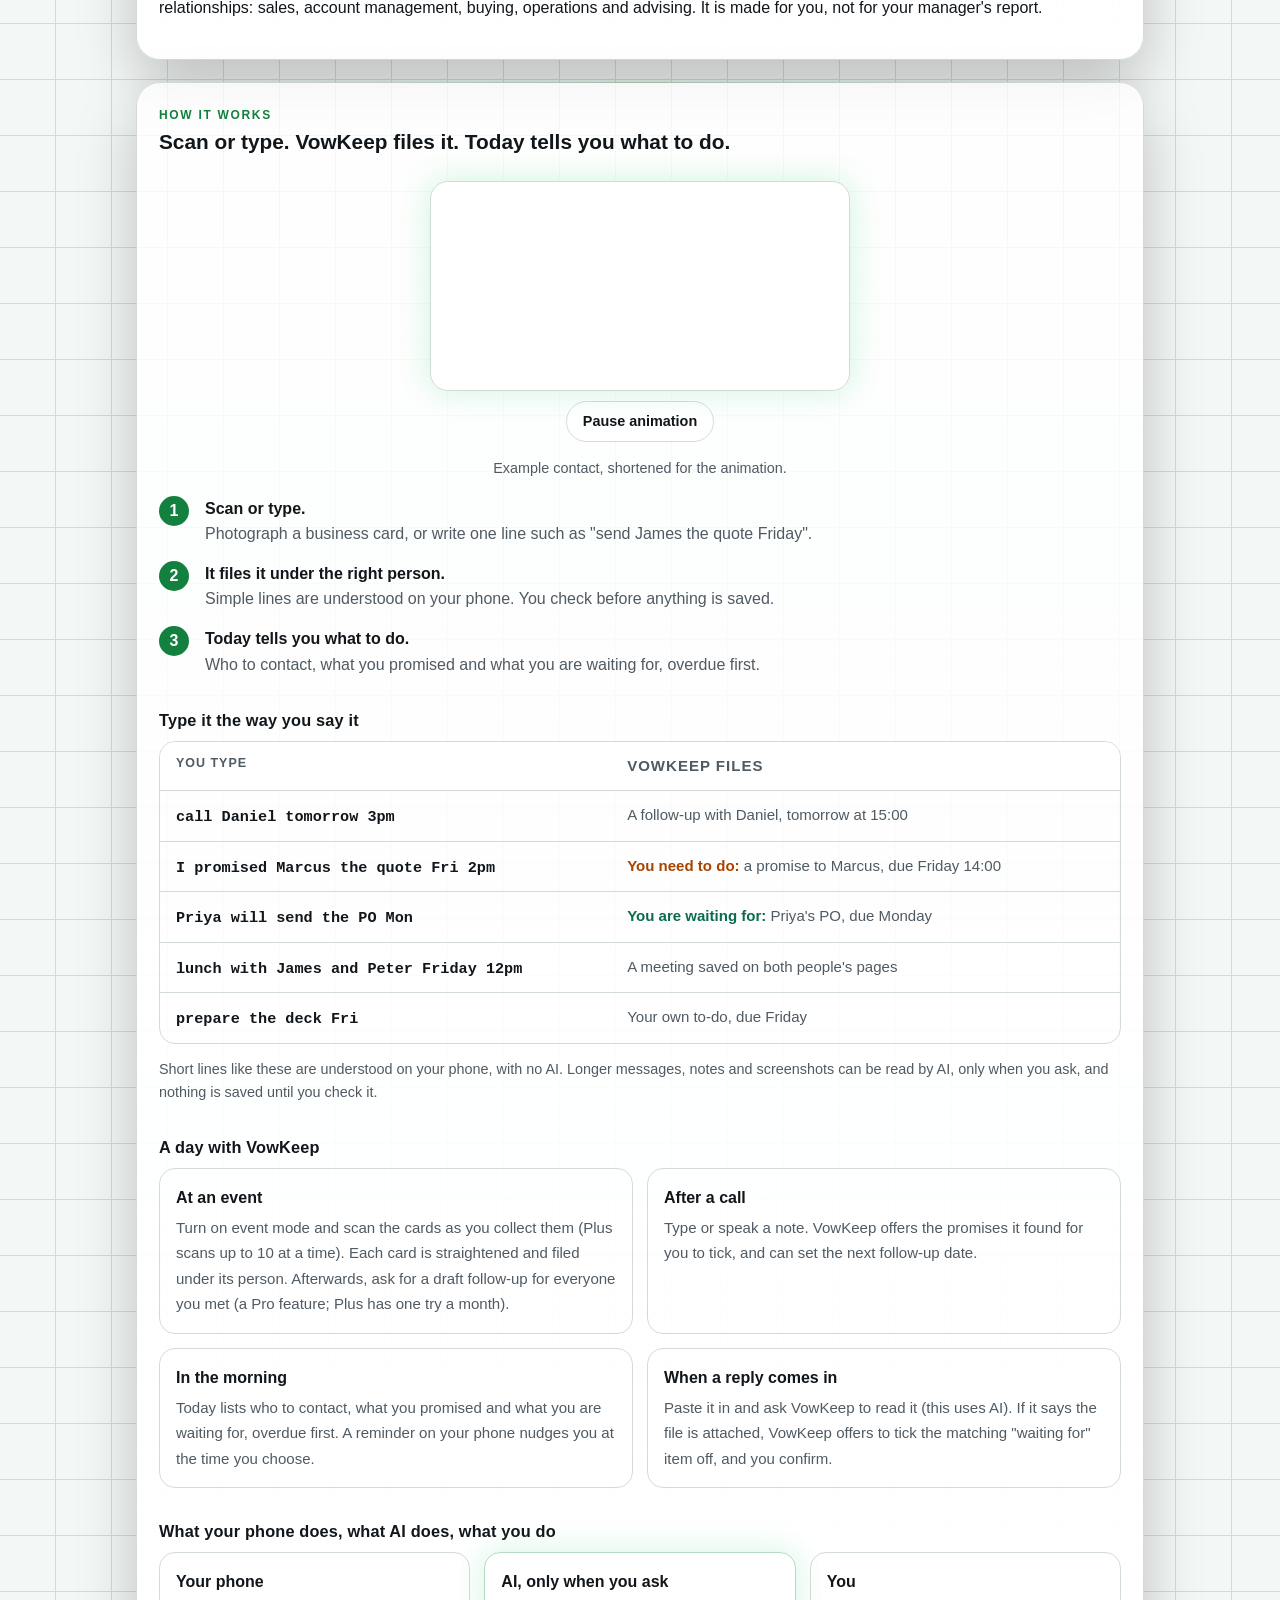
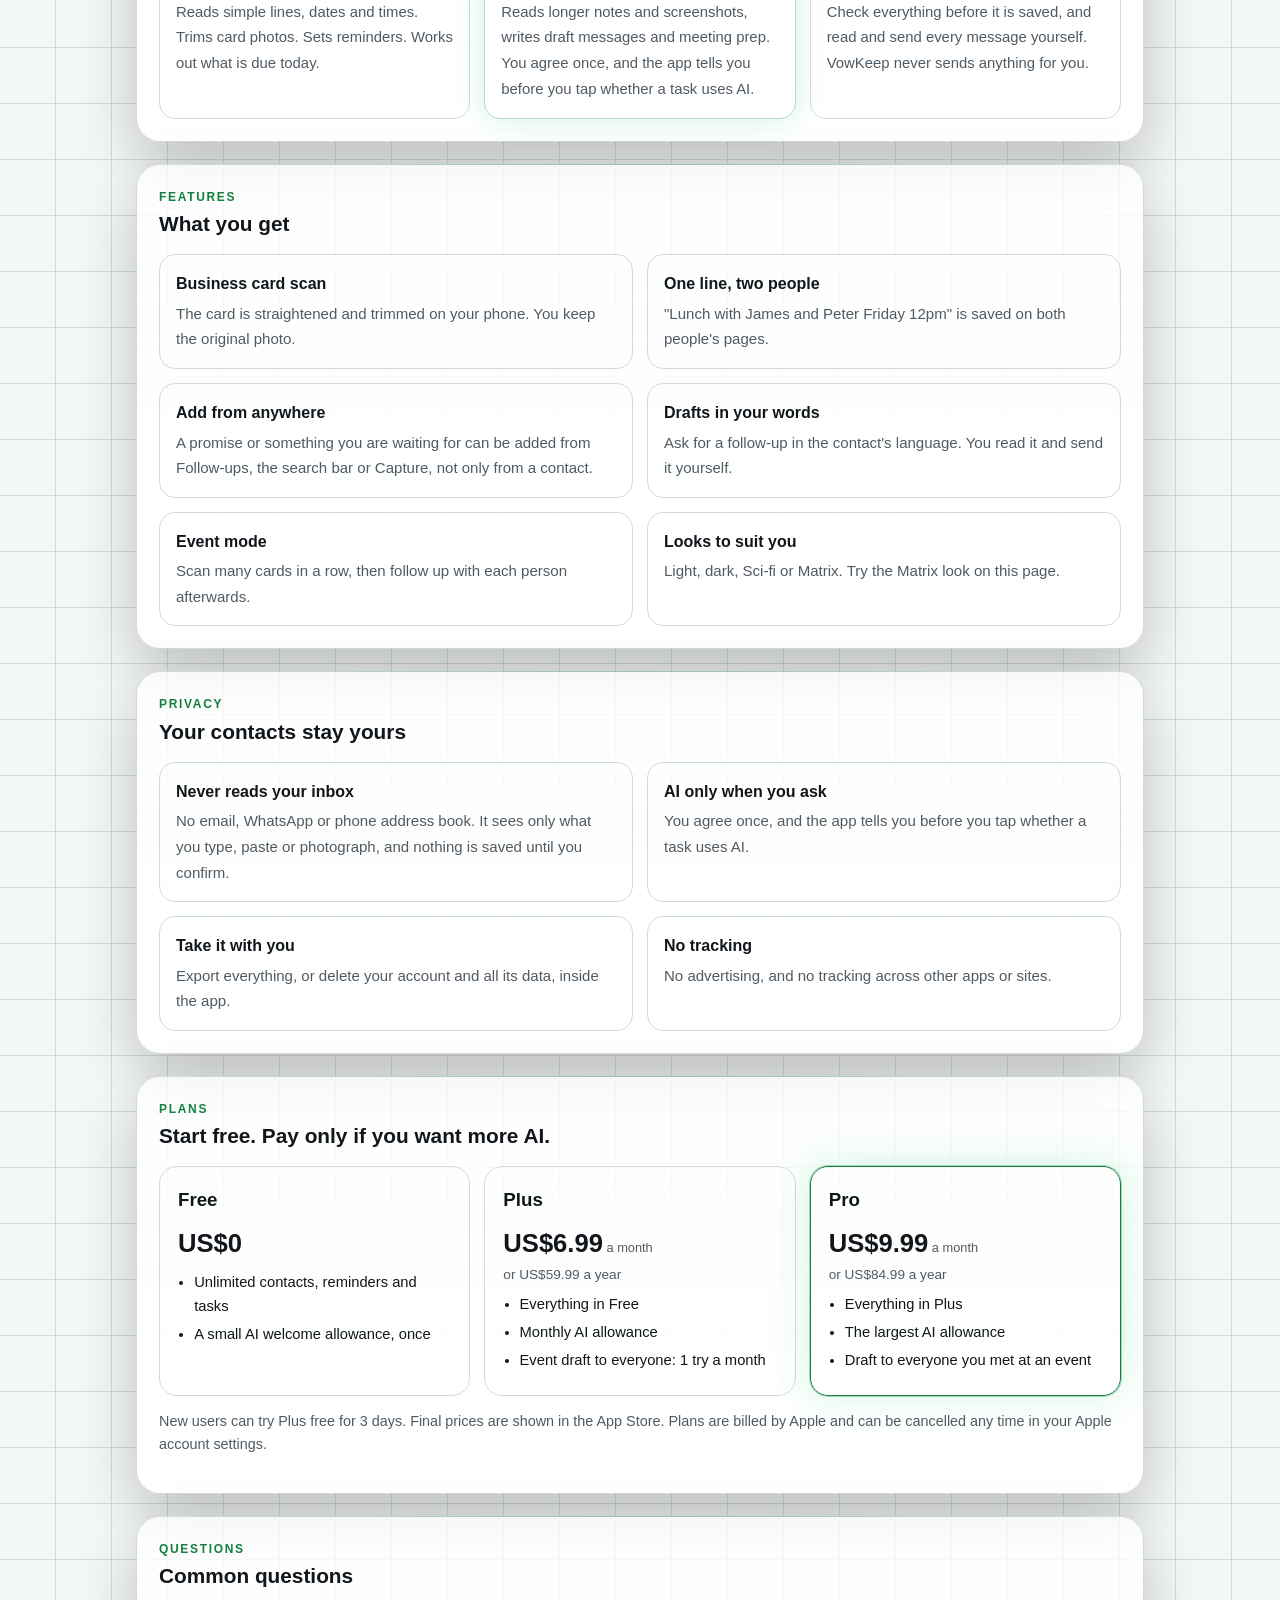
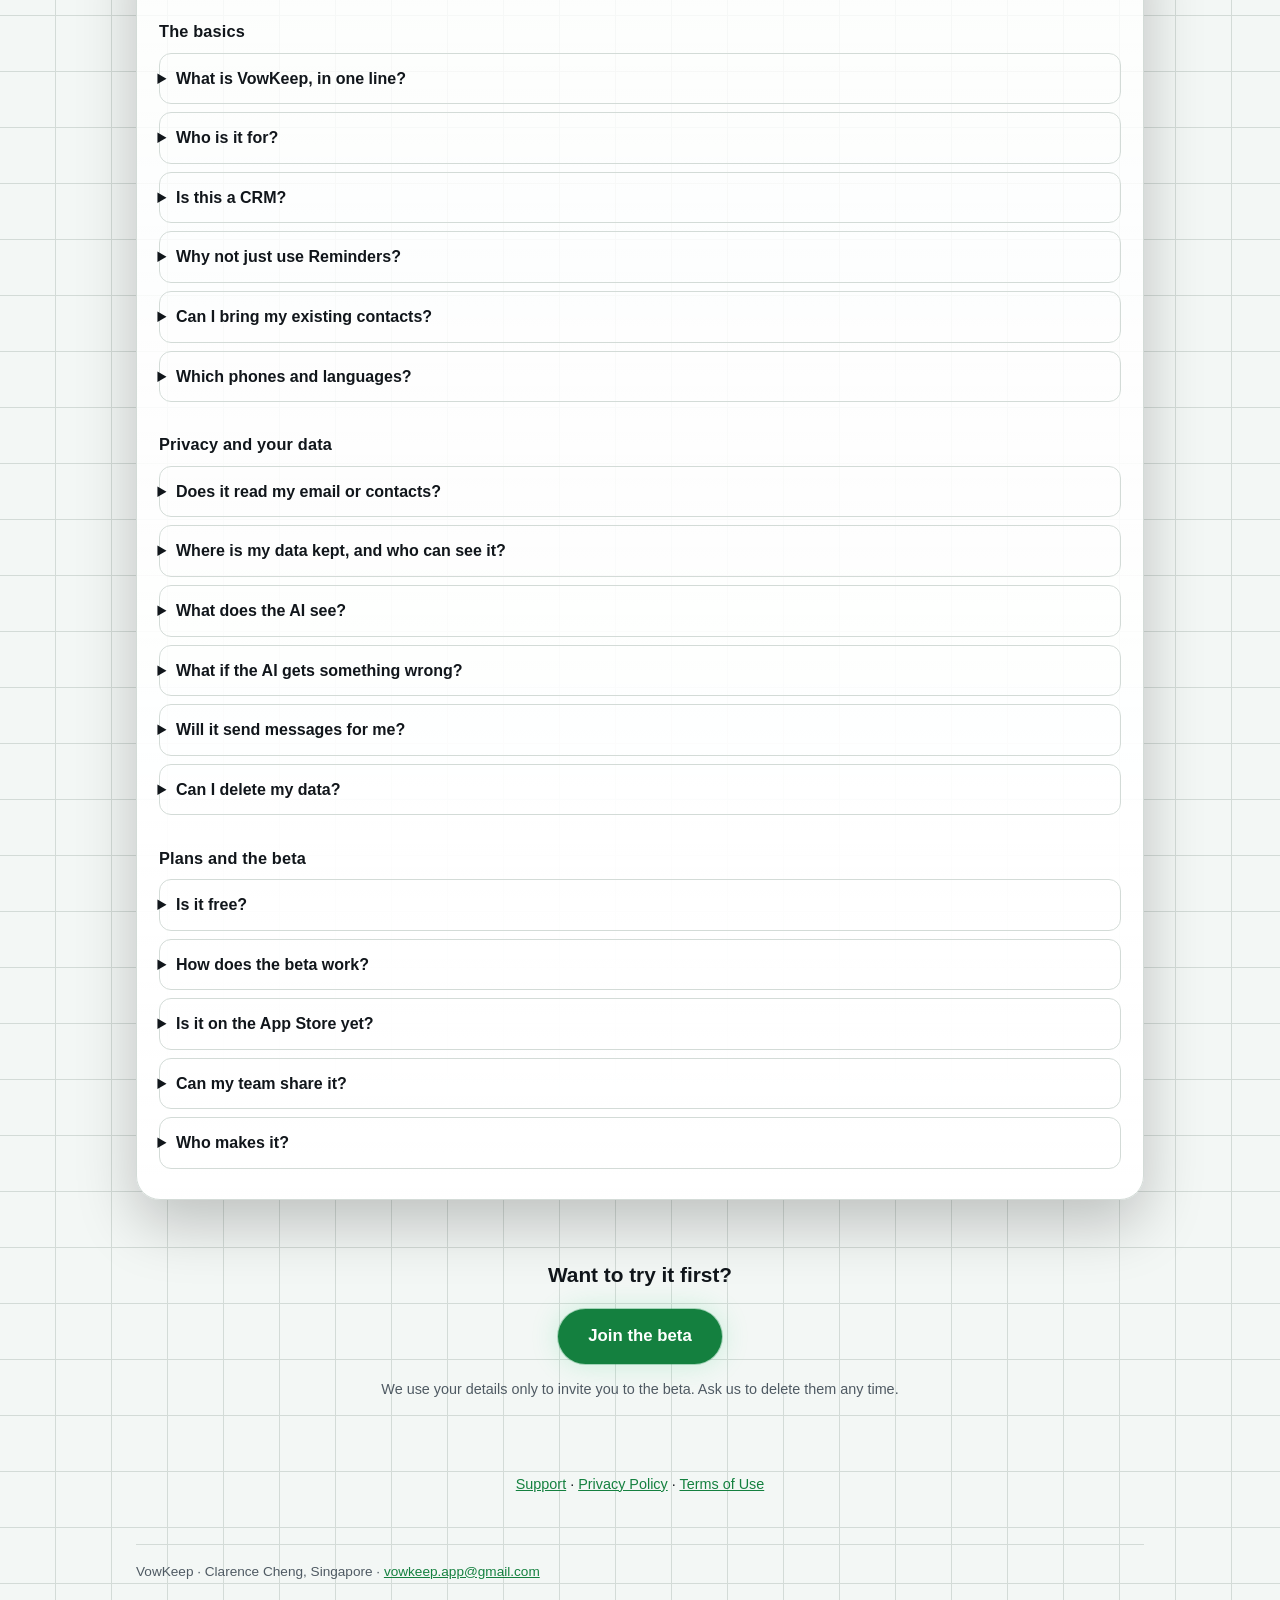
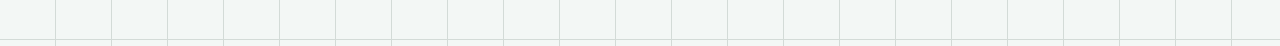
==== commit 1e5f7d2d: "Website: fuller How it works (what you can type, a day with VowKeep, phone vs AI vs you) and a group" ====
--- a/index.html
+++ b/index.html
@@ -44,12 +44,37 @@
 <button type="button" class="democtl" id="democtl" aria-pressed="false">Pause animation</button>
 <p class="note">Example contact, shortened for the animation.</p>
 </div>
-
 <ol class="steps">
 <li><b>Scan or type.</b><span>Photograph a business card, or write one line such as "send James the quote Friday".</span></li>
 <li><b>It files it under the right person.</b><span>Simple lines are understood on your phone. You check before anything is saved.</span></li>
 <li><b>Today tells you what to do.</b><span>Who to contact, what you promised and what you are waiting for, overdue first.</span></li>
 </ol>
+
+<h3 class="sub">Type it the way you say it</h3>
+<div class="try" role="table" aria-label="Examples of lines you can type and what VowKeep does with them">
+<div class="tr th" role="row"><span role="columnheader">You type</span><span role="columnheader">VowKeep files</span></div>
+<div class="tr" role="row"><span role="cell"><q>call Daniel tomorrow 3pm</q></span><span role="cell">A follow-up with Daniel, tomorrow at 15:00</span></div>
+<div class="tr" role="row"><span role="cell"><q>I promised Marcus the quote Fri 2pm</q></span><span role="cell"><b class="k-owe">You need to do:</b> a promise to Marcus, due Friday 14:00</span></div>
+<div class="tr" role="row"><span role="cell"><q>Priya will send the PO Mon</q></span><span role="cell"><b class="k-owed">You are waiting for:</b> Priya's PO, due Monday</span></div>
+<div class="tr" role="row"><span role="cell"><q>lunch with James and Peter Friday 12pm</q></span><span role="cell">A meeting saved on both people's pages</span></div>
+<div class="tr" role="row"><span role="cell"><q>prepare the deck Fri</q></span><span role="cell">Your own to-do, due Friday</span></div>
+</div>
+<p class="note">Short lines like these are understood on your phone, with no AI. Longer messages, notes and screenshots can be read by AI, only when you ask, and nothing is saved until you check it.</p>
+
+<h3 class="sub">A day with VowKeep</h3>
+<div class="grid day">
+<div class="item"><b>At an event</b><span>Turn on event mode and scan the cards as you collect them (Plus scans up to 10 at a time). Each card is straightened and filed under its person. Afterwards, ask for a draft follow-up for everyone you met (a Pro feature; Plus has one try a month).</span></div>
+<div class="item"><b>After a call</b><span>Type or speak a note. VowKeep offers the promises it found for you to tick, and can set the next follow-up date.</span></div>
+<div class="item"><b>In the morning</b><span>Today lists who to contact, what you promised and what you are waiting for, overdue first. A reminder on your phone nudges you at the time you choose.</span></div>
+<div class="item"><b>When a reply comes in</b><span>Paste it in and ask VowKeep to read it (this uses AI). If it says the file is attached, VowKeep offers to tick the matching "waiting for" item off, and you confirm.</span></div>
+</div>
+
+<h3 class="sub">What your phone does, what AI does, what you do</h3>
+<div class="split">
+<div class="col"><b>Your phone</b><span>Reads simple lines, dates and times. Trims card photos. Sets reminders. Works out what is due today.</span></div>
+<div class="col"><b>AI, only when you ask</b><span>Reads longer notes and screenshots, writes draft messages and meeting prep. You agree once, and the app tells you before you tap whether a task uses AI.</span></div>
+<div class="col"><b>You</b><span>Check everything before it is saved, and read and send every message yourself. VowKeep never sends anything for you.</span></div>
+</div>
 </section>
 
 <section aria-labelledby="h-get">
@@ -90,10 +115,25 @@
 <section aria-labelledby="h-faq">
 <p class="eyebrow">Questions</p>
 <h2 id="h-faq">Common questions</h2>
+<h3 class="sub">The basics</h3>
+<details><summary>What is VowKeep, in one line?</summary><p>An iPhone app that keeps your follow-ups and promises in one list, and reminds you at the right time.</p></details>
+<details><summary>Who is it for?</summary><p>Anyone who manages many relationships: sales, account management, buying, operations and advising. If you often think "what did I promise them?", it is for you.</p></details>
 <details><summary>Is this a CRM?</summary><p>No. A CRM is built so your manager can see your pipeline. VowKeep is for you, so you do not drop things.</p></details>
 <details><summary>Why not just use Reminders?</summary><p>Reminders does not know who a promise is to, cannot scan a business card, and cannot tell what you need to do from what you are waiting for.</p></details>
+<details><summary>Can I bring my existing contacts?</summary><p>Yes. Import an Excel, CSV or vCard file, or choose contacts from your phone yourself (it never reads your address book in the background). You can export everything to Excel at any time.</p></details>
+<details><summary>Which phones and languages?</summary><p>iPhone first, for Singapore and Malaysia. Android comes later: the sign-up form asks which phone you use so we know how many people want it. The app is being translated into Chinese (simplified and traditional), Malay, Indonesian, Thai, Vietnamese, Japanese and Korean, and drafts can be written in each contact's language.</p></details>
+<h3 class="sub">Privacy and your data</h3>
 <details><summary>Does it read my email or contacts?</summary><p>No. It only sees what you choose to type, paste or photograph.</p></details>
+<details><summary>Where is my data kept, and who can see it?</summary><p>In your account, on servers in Singapore, encrypted. Each account can read only its own data. We never sell or share your contacts. The Privacy Policy lists every provider we use.</p></details>
+<details><summary>What does the AI see?</summary><p>Only what you choose to send, only when you ask, and only after you agree once in the app. Simple lines are understood on your phone and are never sent. The Privacy Policy lists exactly what each feature sends.</p></details>
+<details><summary>What if the AI gets something wrong?</summary><p>You check names, dates and promises before anything is saved. Nothing is saved until you tap Save.</p></details>
+<details><summary>Will it send messages for me?</summary><p>No. You read every draft and send it yourself, from WhatsApp, email or wherever you choose.</p></details>
+<details><summary>Can I delete my data?</summary><p>Yes, inside the app: export everything, delete single items, or delete your account and all its data.</p></details>
+<h3 class="sub">Plans and the beta</h3>
+<details><summary>Is it free?</summary><p>Contacts, reminders and tasks are free, with a small welcome allowance of AI. Plus and Pro add more AI each month. New users can try Plus free for 3 days.</p></details>
+<details><summary>How does the beta work?</summary><p>About 8 people test it on their iPhones for 4 weeks. Beta testers get Plus free for 3 months after launch. Join with the form and we will email you whether there is a place.</p></details>
 <details><summary>Is it on the App Store yet?</summary><p>Not yet. We are inviting a small group to test first. Join the beta and we will email you.</p></details>
+<details><summary>Can my team share it?</summary><p>VowKeep is for one person per account. Team sharing is not part of the first version.</p></details>
 <details><summary>Who makes it?</summary><p>VowKeep is made by Clarence Cheng in Singapore. Questions: <a href="mailto:vowkeep.app@gmail.com">vowkeep.app@gmail.com</a>.</p></details>
 </section>
 
--- a/style.css
+++ b/style.css
@@ -134,3 +134,21 @@
 .flow li + li::before { content: "\2192"; color: var(--muted); margin-right: 4px; margin-left: -4px; }
 @media (max-width: 720px) { .flow { flex-direction: column; align-items: center; gap: 5px; } .flow li { padding: 6px 12px; font-size: .84rem; } .flow li + li::before { content: none; } .brandbig { font-size: clamp(2.2rem, 9vw, 2.8rem); } .lead { font-size: 1rem; } }
 :root[data-look="matrix"] .hero h1 .hl { color: var(--accent); }
+
+/* v6: fuller how-it-works and FAQ */
+h3.sub { margin: 1.8em 0 .5em; font-size: 1.02rem; letter-spacing: .01em; }
+.try { display: grid; border: 1px solid var(--line); border-radius: 16px; overflow: hidden; margin: 8px 0; }
+.try .tr { display: grid; grid-template-columns: minmax(0, 1.1fr) minmax(0, 1.2fr); gap: 14px; padding: 12px 16px; border-top: 1px solid var(--line); }
+.try .tr:first-child { border-top: 0; }
+.try .th { background: var(--glass); font-size: .78rem; font-weight: 700; text-transform: uppercase; letter-spacing: .08em; color: var(--muted); }
+.try q { quotes: none; font: 600 .95rem ui-monospace, "SFMono-Regular", Menlo, Consolas, monospace; color: var(--ink); }
+.try span:last-child { color: var(--muted); font-size: .94rem; }
+.k-owe { color: var(--owe); } .k-owed { color: var(--owed); }
+.day { margin-top: 8px; }
+.split { display: grid; grid-template-columns: repeat(3, 1fr); gap: 14px; margin-top: 8px; }
+.split .col { border: 1px solid var(--line); border-radius: 16px; padding: 16px; }
+.split .col b { display: block; margin-bottom: 4px; } .split .col span { color: var(--muted); font-size: .93rem; }
+.split .col:nth-child(2) { border-color: var(--edge); box-shadow: 0 0 30px var(--glow); }
+details[open] { border-color: var(--edge); }
+details summary { list-style-position: outside; }
+@media (max-width: 720px) { .split { grid-template-columns: 1fr; } .try .tr { grid-template-columns: 1fr; gap: 4px; } .try .th { display: none; } }
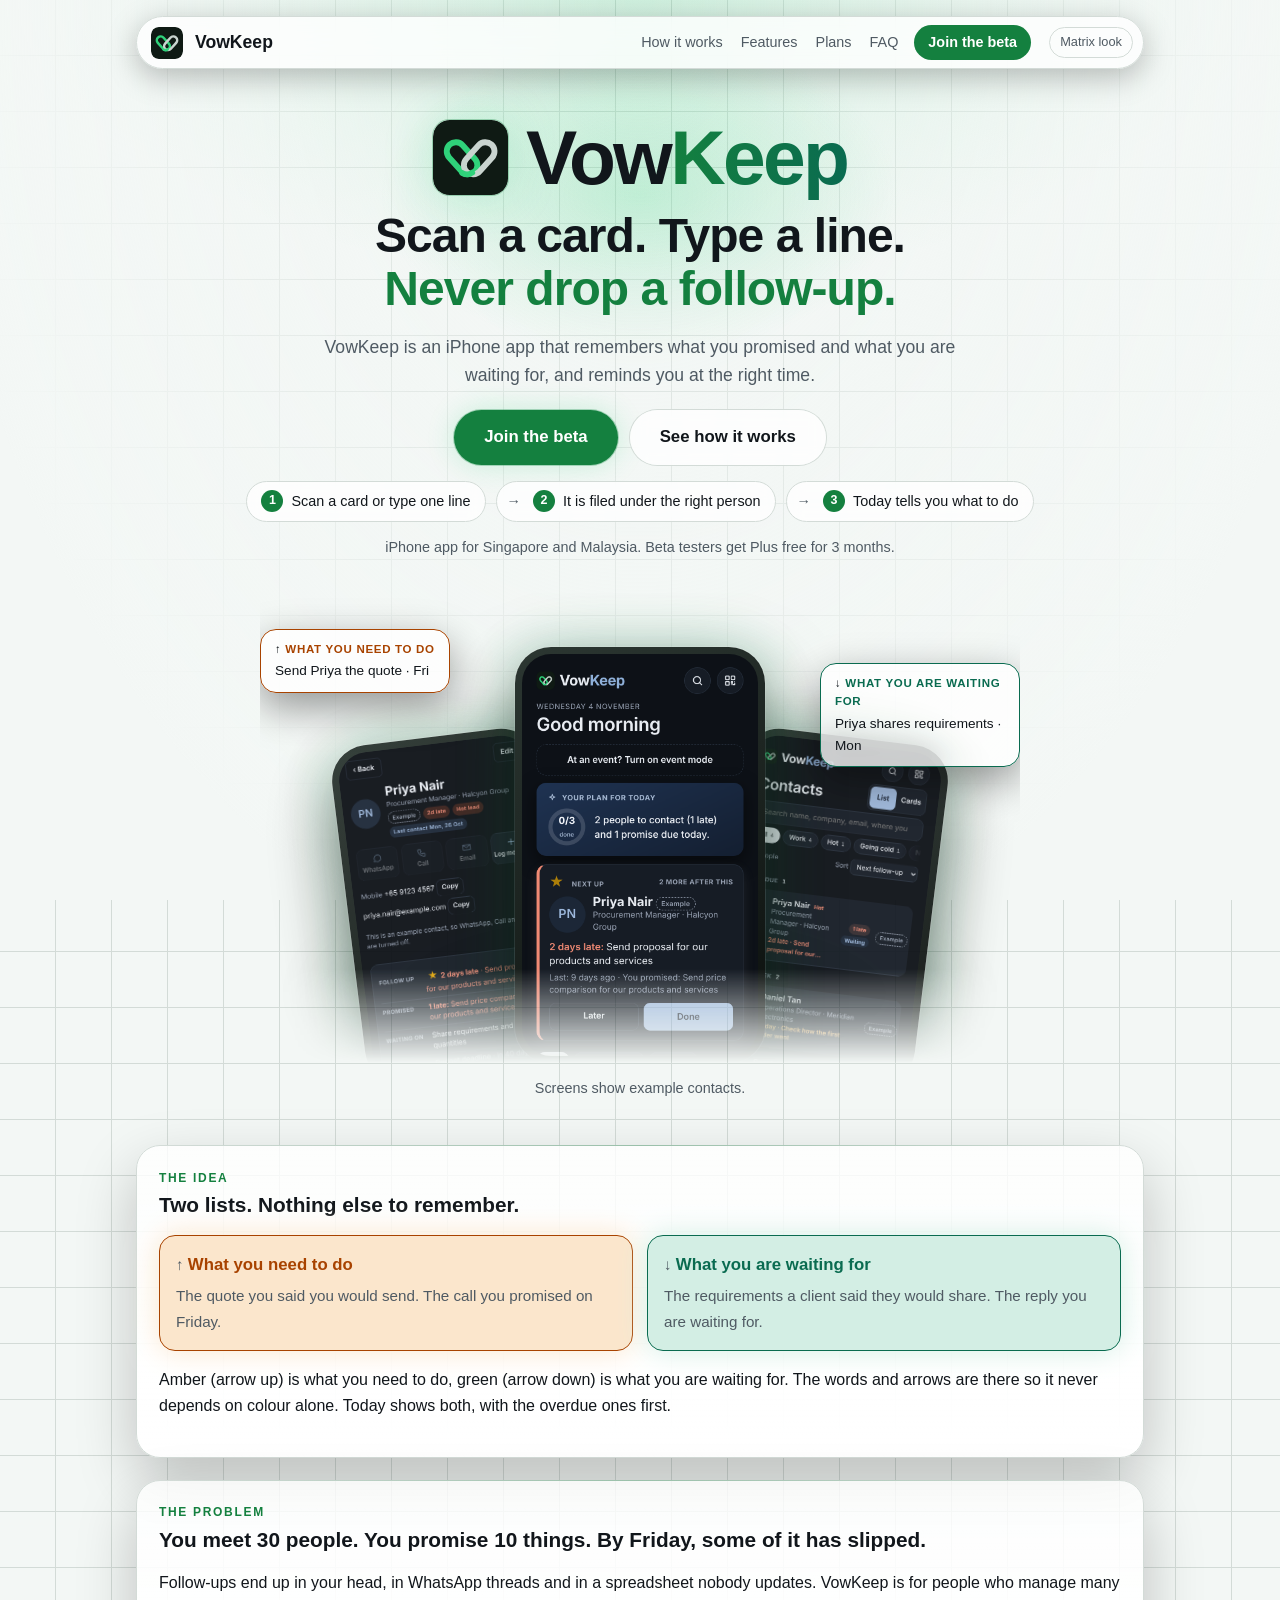
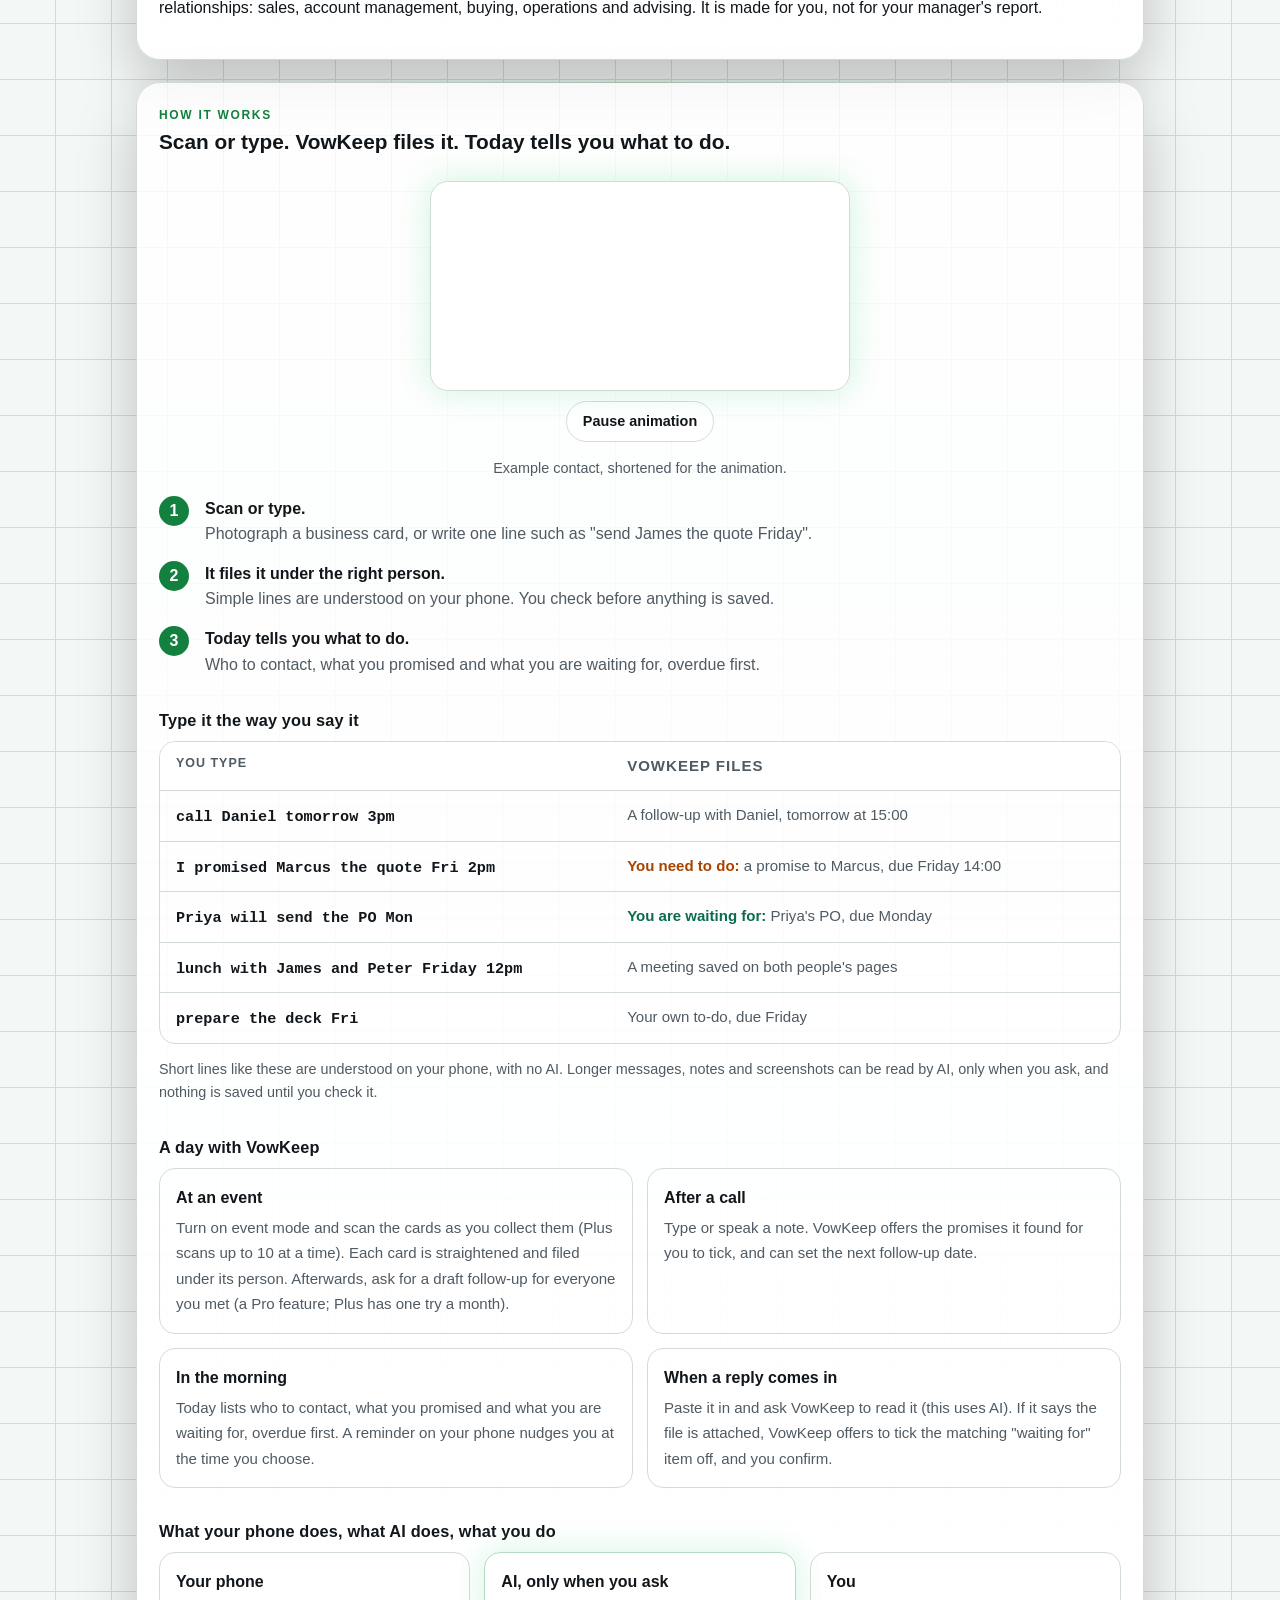
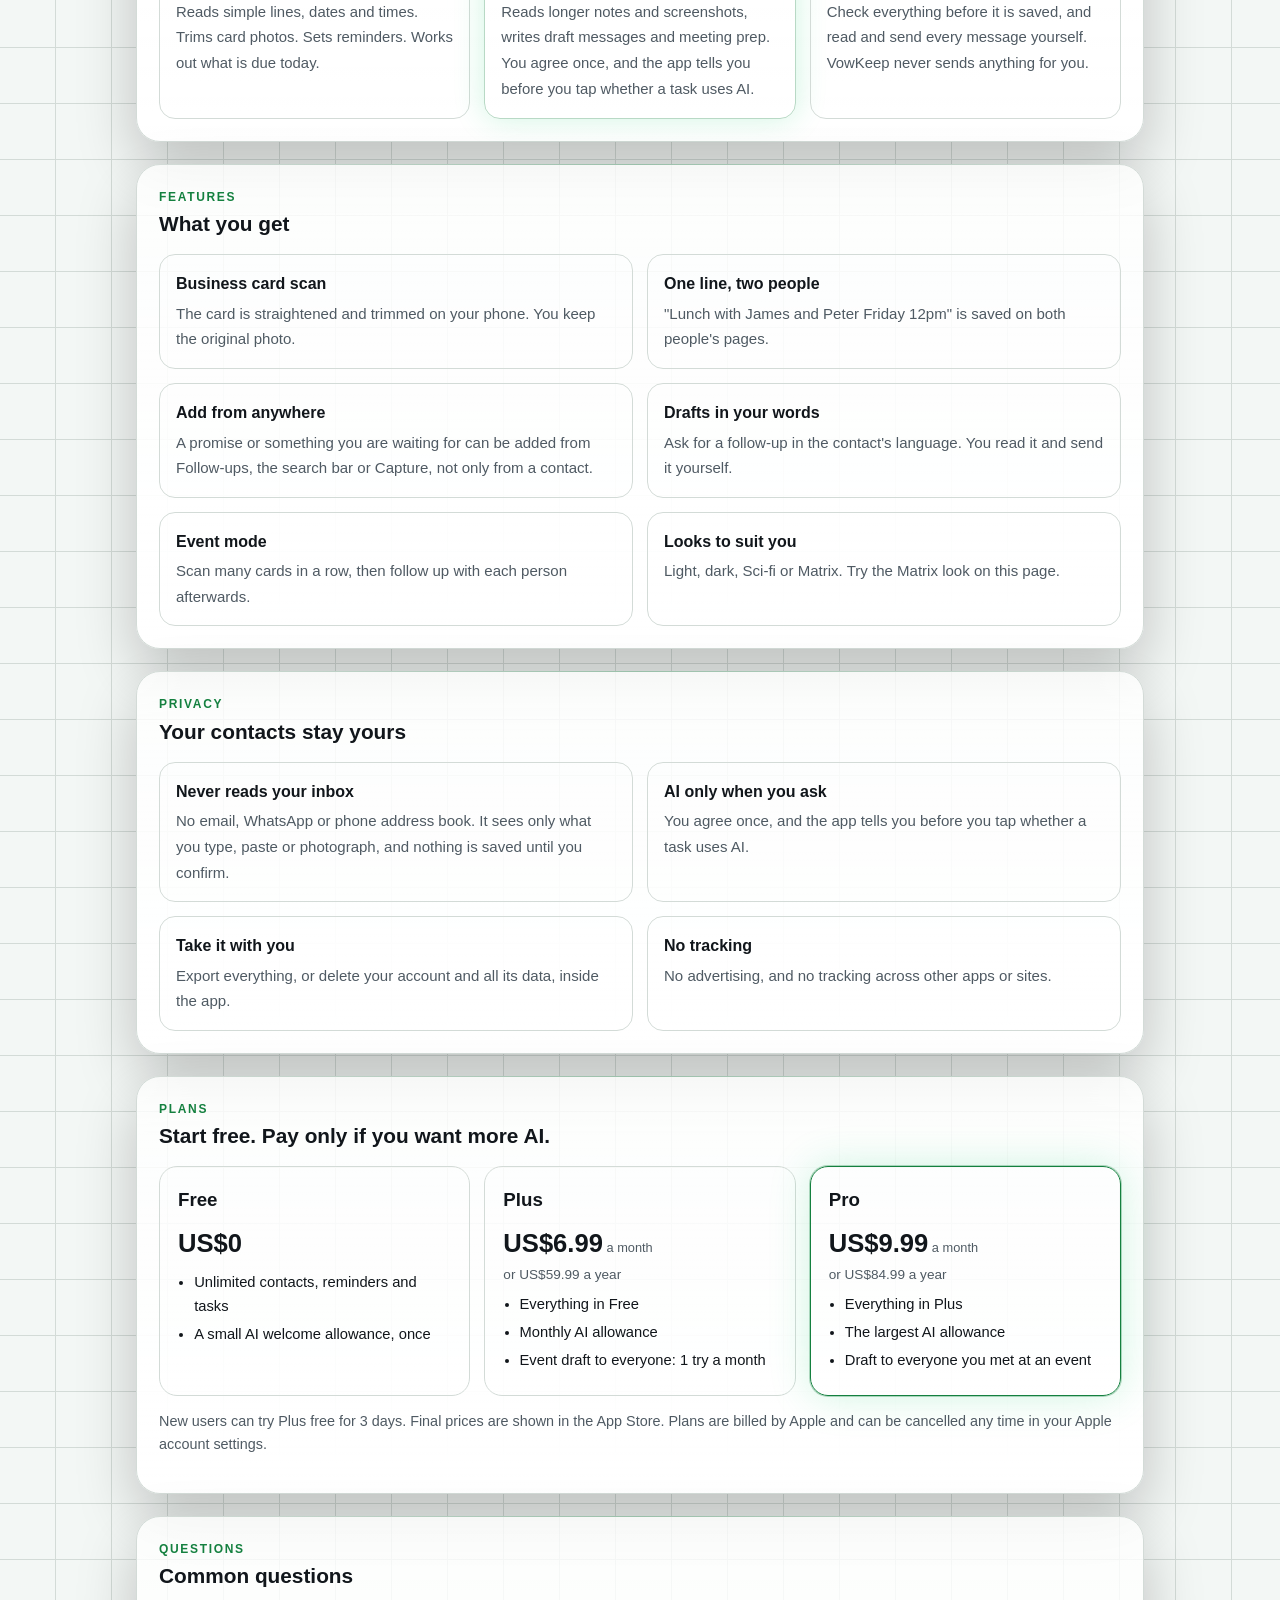
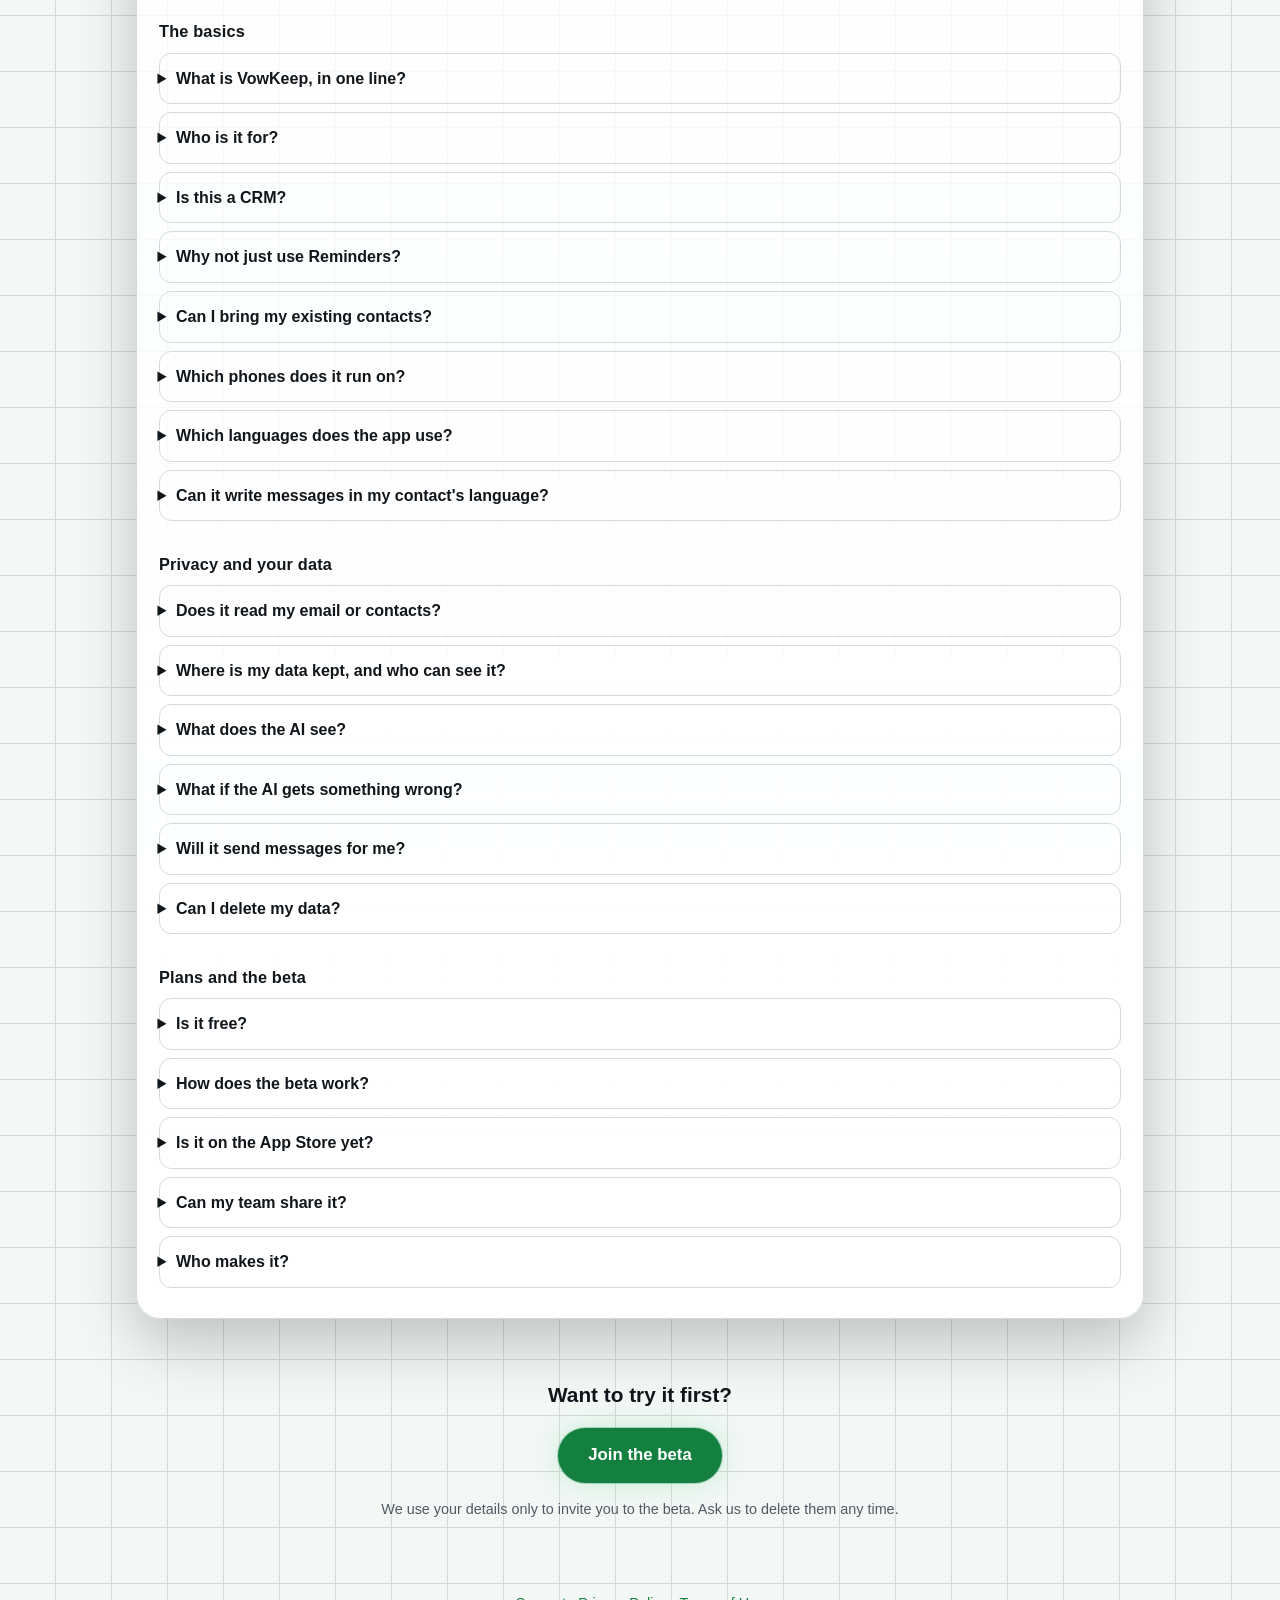
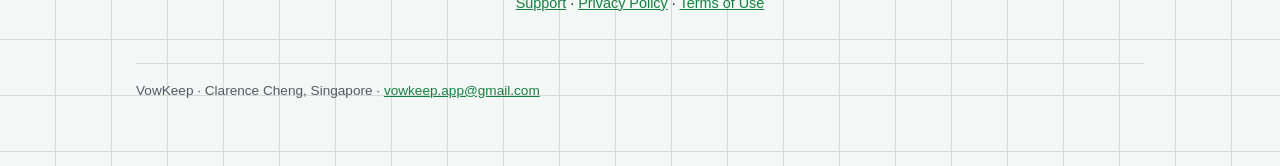
==== commit 16ccdc19: "FAQ: one-line answer reworded; phones, languages and contact language split into three honest questi" ====
--- a/index.html
+++ b/index.html
@@ -116,12 +116,14 @@
 <p class="eyebrow">Questions</p>
 <h2 id="h-faq">Common questions</h2>
 <h3 class="sub">The basics</h3>
-<details><summary>What is VowKeep, in one line?</summary><p>An iPhone app that keeps your follow-ups and promises in one list, and reminds you at the right time.</p></details>
+<details><summary>What is VowKeep, in one line?</summary><p>A mobile app that keeps your follow-ups and promises in one list, and reminds you at the right time.</p></details>
 <details><summary>Who is it for?</summary><p>Anyone who manages many relationships: sales, account management, buying, operations and advising. If you often think "what did I promise them?", it is for you.</p></details>
 <details><summary>Is this a CRM?</summary><p>No. A CRM is built so your manager can see your pipeline. VowKeep is for you, so you do not drop things.</p></details>
 <details><summary>Why not just use Reminders?</summary><p>Reminders does not know who a promise is to, cannot scan a business card, and cannot tell what you need to do from what you are waiting for.</p></details>
 <details><summary>Can I bring my existing contacts?</summary><p>Yes. Import an Excel, CSV or vCard file, or choose contacts from your phone yourself (it never reads your address book in the background). You can export everything to Excel at any time.</p></details>
-<details><summary>Which phones and languages?</summary><p>iPhone first, for Singapore and Malaysia. Android comes later: the sign-up form asks which phone you use so we know how many people want it. The app is being translated into Chinese (simplified and traditional), Malay, Indonesian, Thai, Vietnamese, Japanese and Korean, and drafts can be written in each contact's language.</p></details>
+<details><summary>Which phones does it run on?</summary><p>iPhone first, for Singapore and Malaysia. Android comes later: the sign-up form asks which phone you use so we know how many people want it.</p></details>
+<details><summary>Which languages does the app use?</summary><p>English, and it is being translated into Chinese (simplified and traditional), Malay, Indonesian, Thai, Vietnamese, Japanese and Korean. You choose the app language in Me, then Languages.</p></details>
+<details><summary>Can it write messages in my contact's language?</summary><p>Yes, when you choose it. By default the AI writes in the language of your notes. To write to someone in another language, pick that language once in the draft screen and VowKeep remembers it for that contact. It does not guess anyone's language.</p></details>
 <h3 class="sub">Privacy and your data</h3>
 <details><summary>Does it read my email or contacts?</summary><p>No. It only sees what you choose to type, paste or photograph.</p></details>
 <details><summary>Where is my data kept, and who can see it?</summary><p>In your account, on servers in Singapore, encrypted. Each account can read only its own data. We never sell or share your contacts. The Privacy Policy lists every provider we use.</p></details>
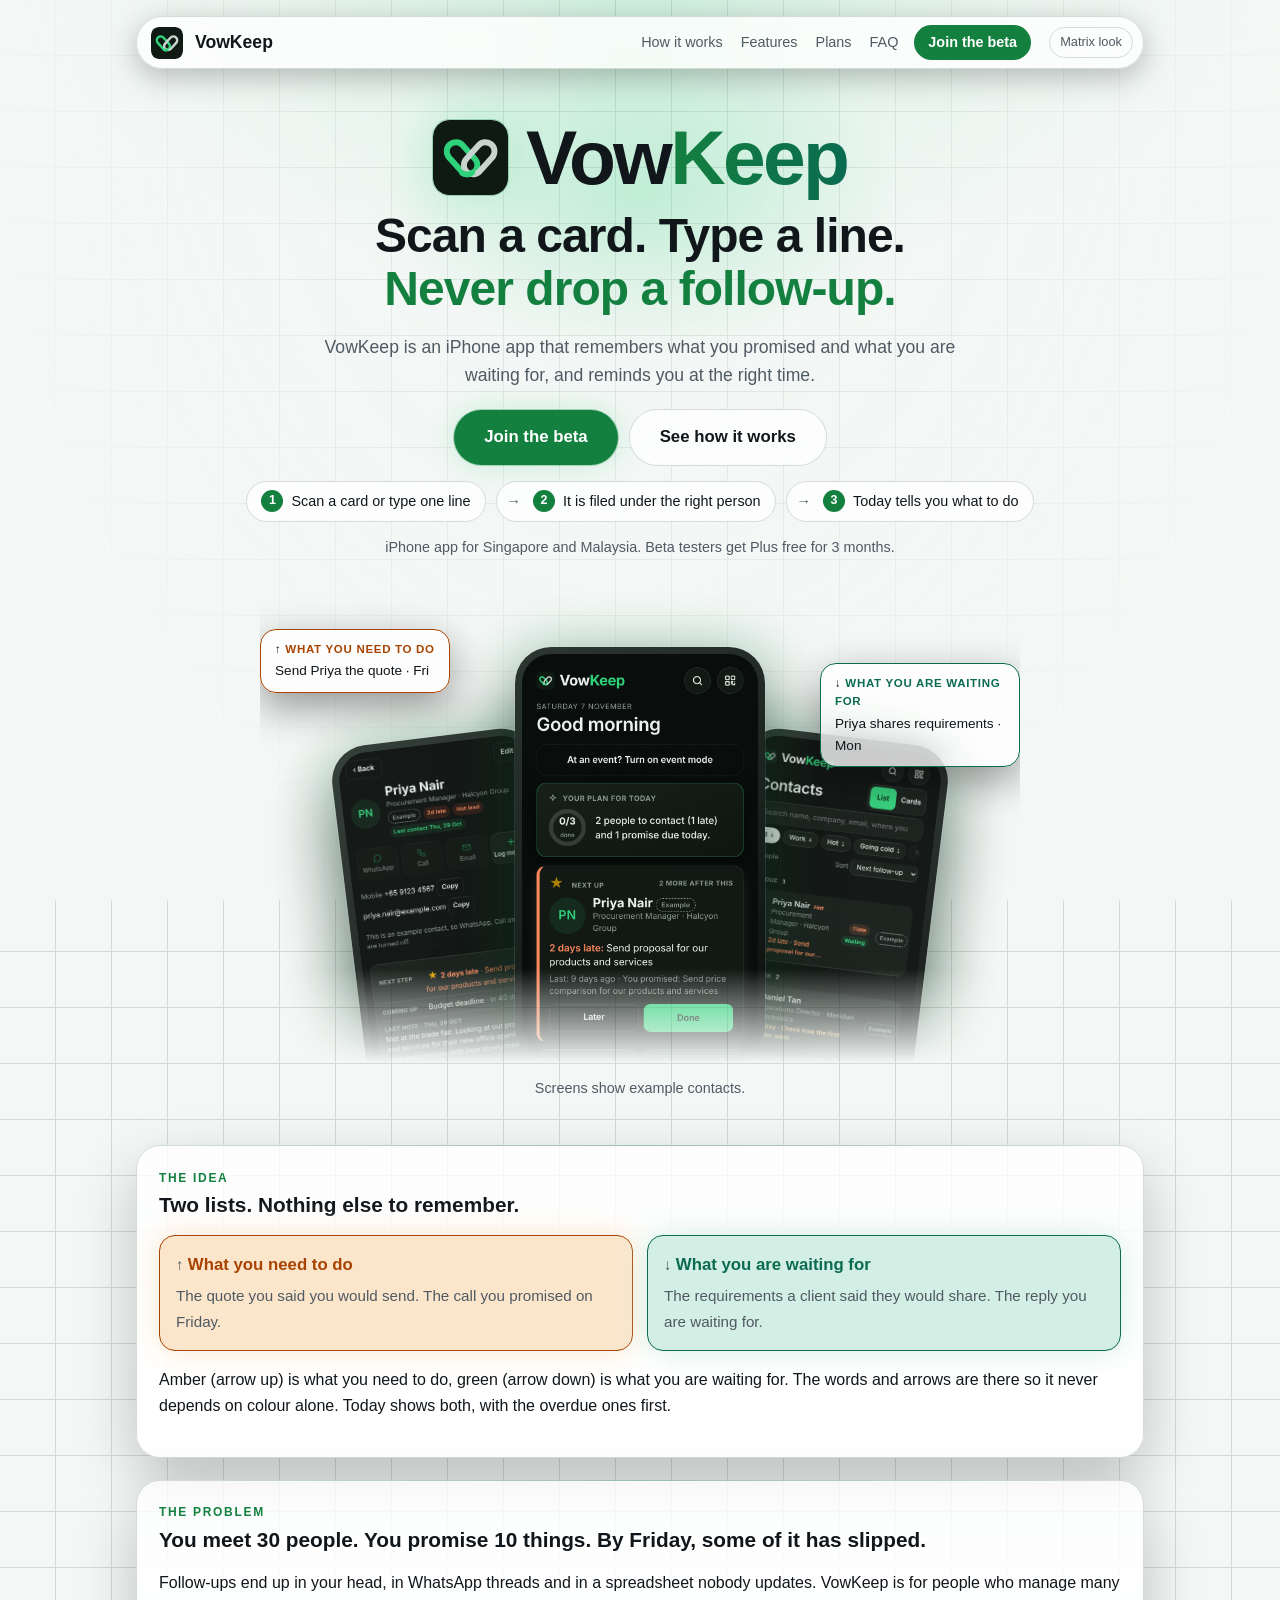
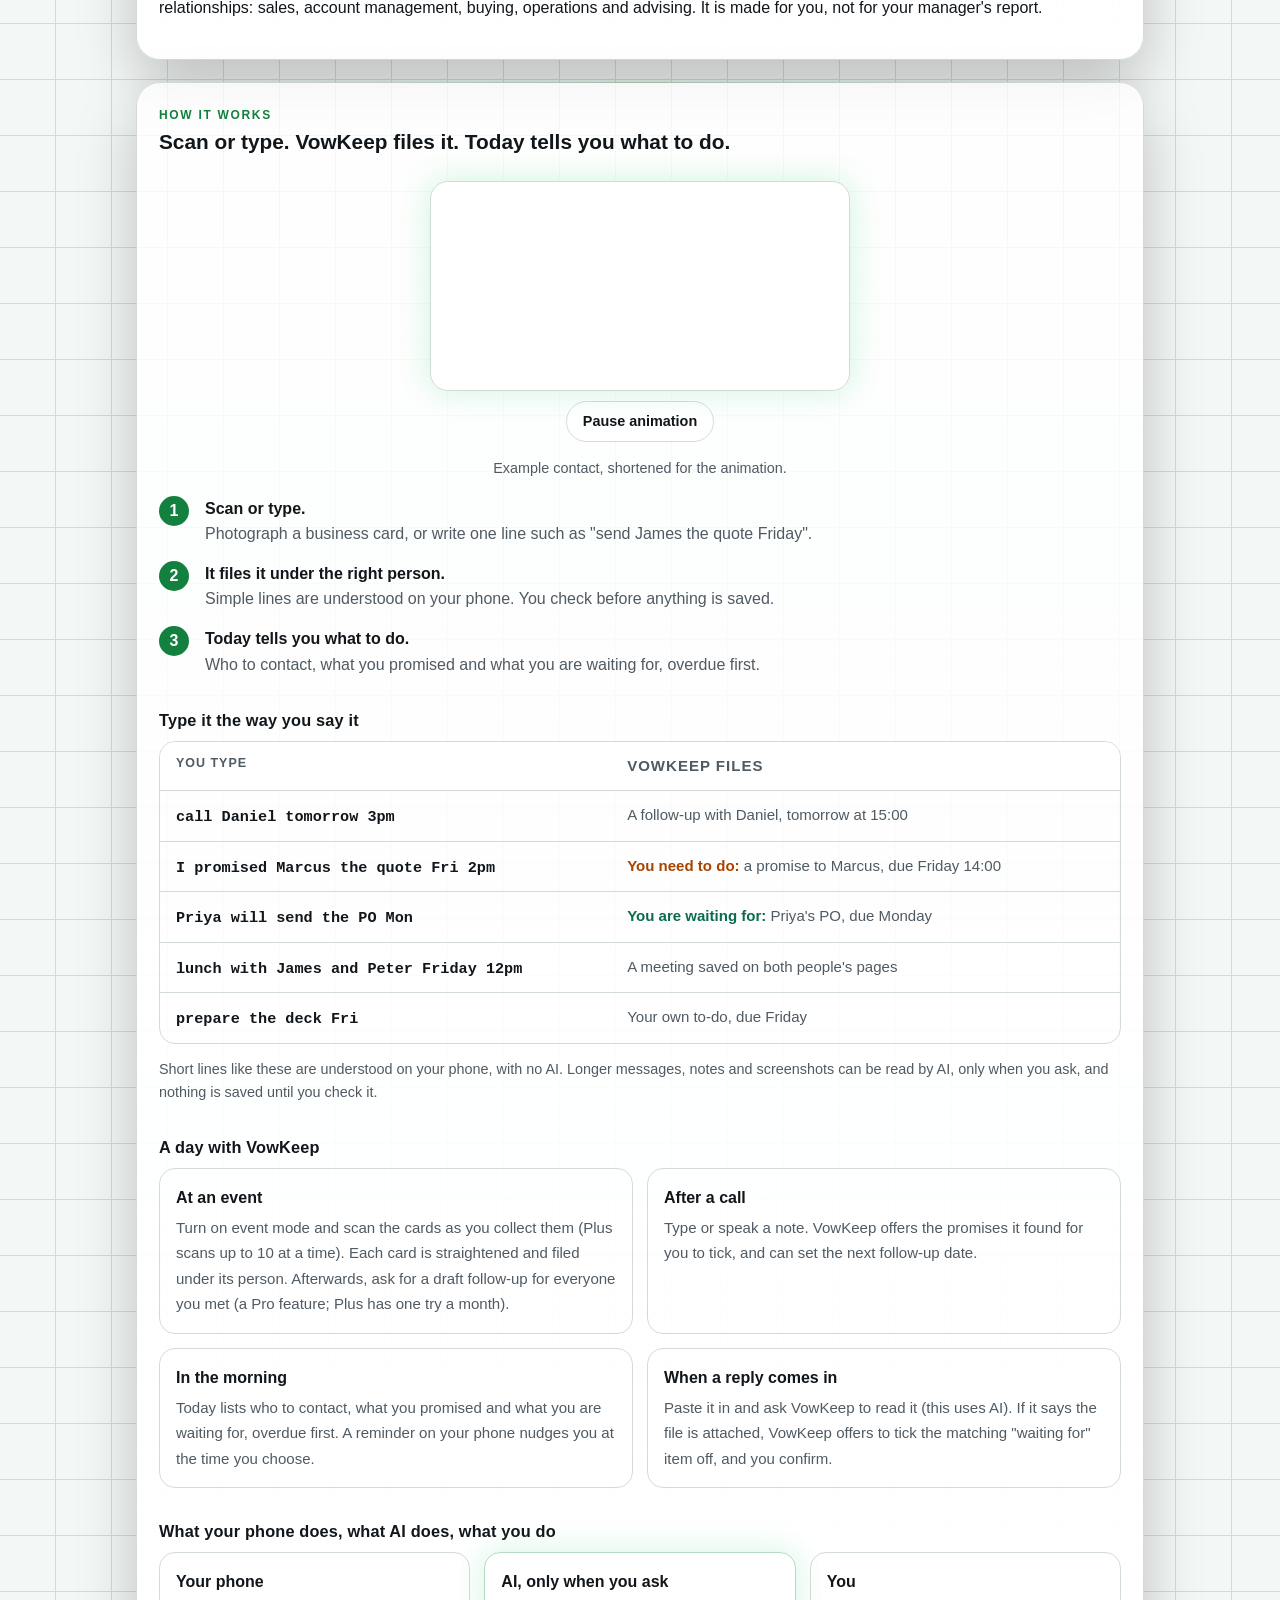
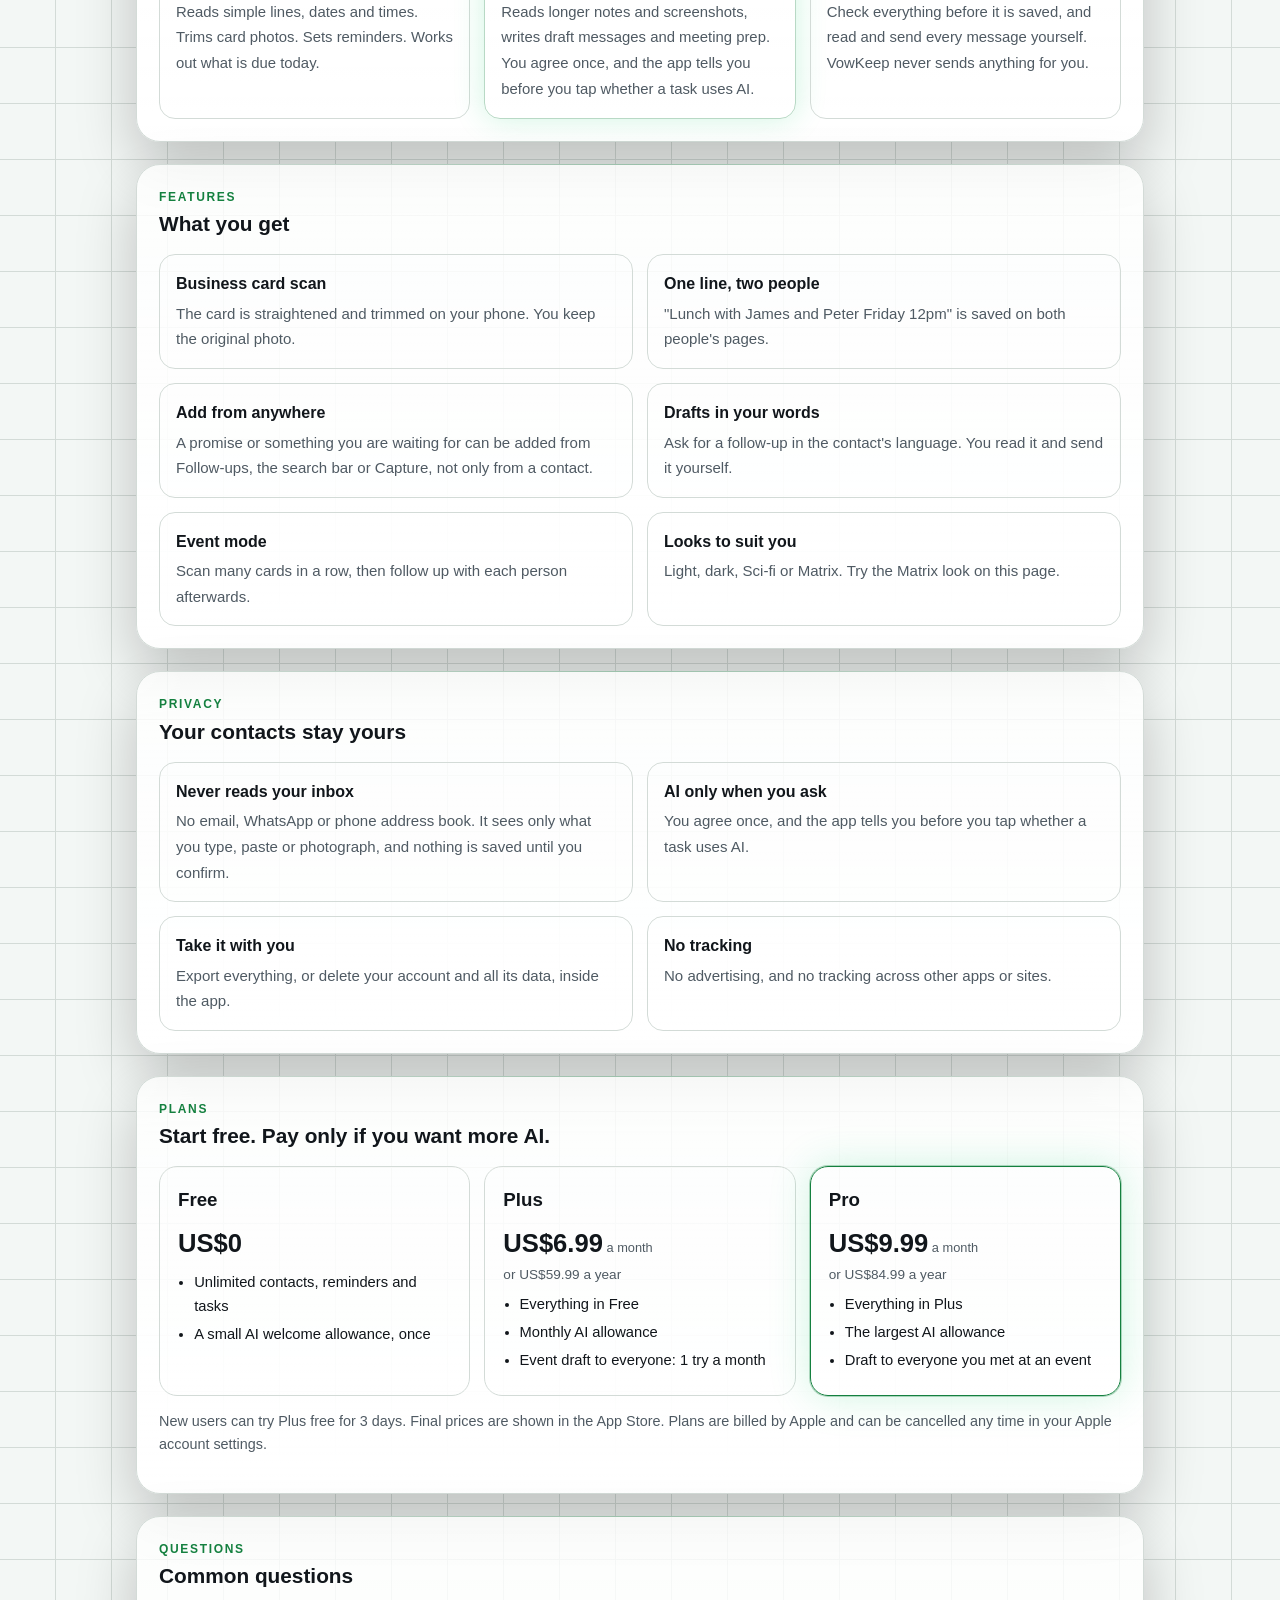
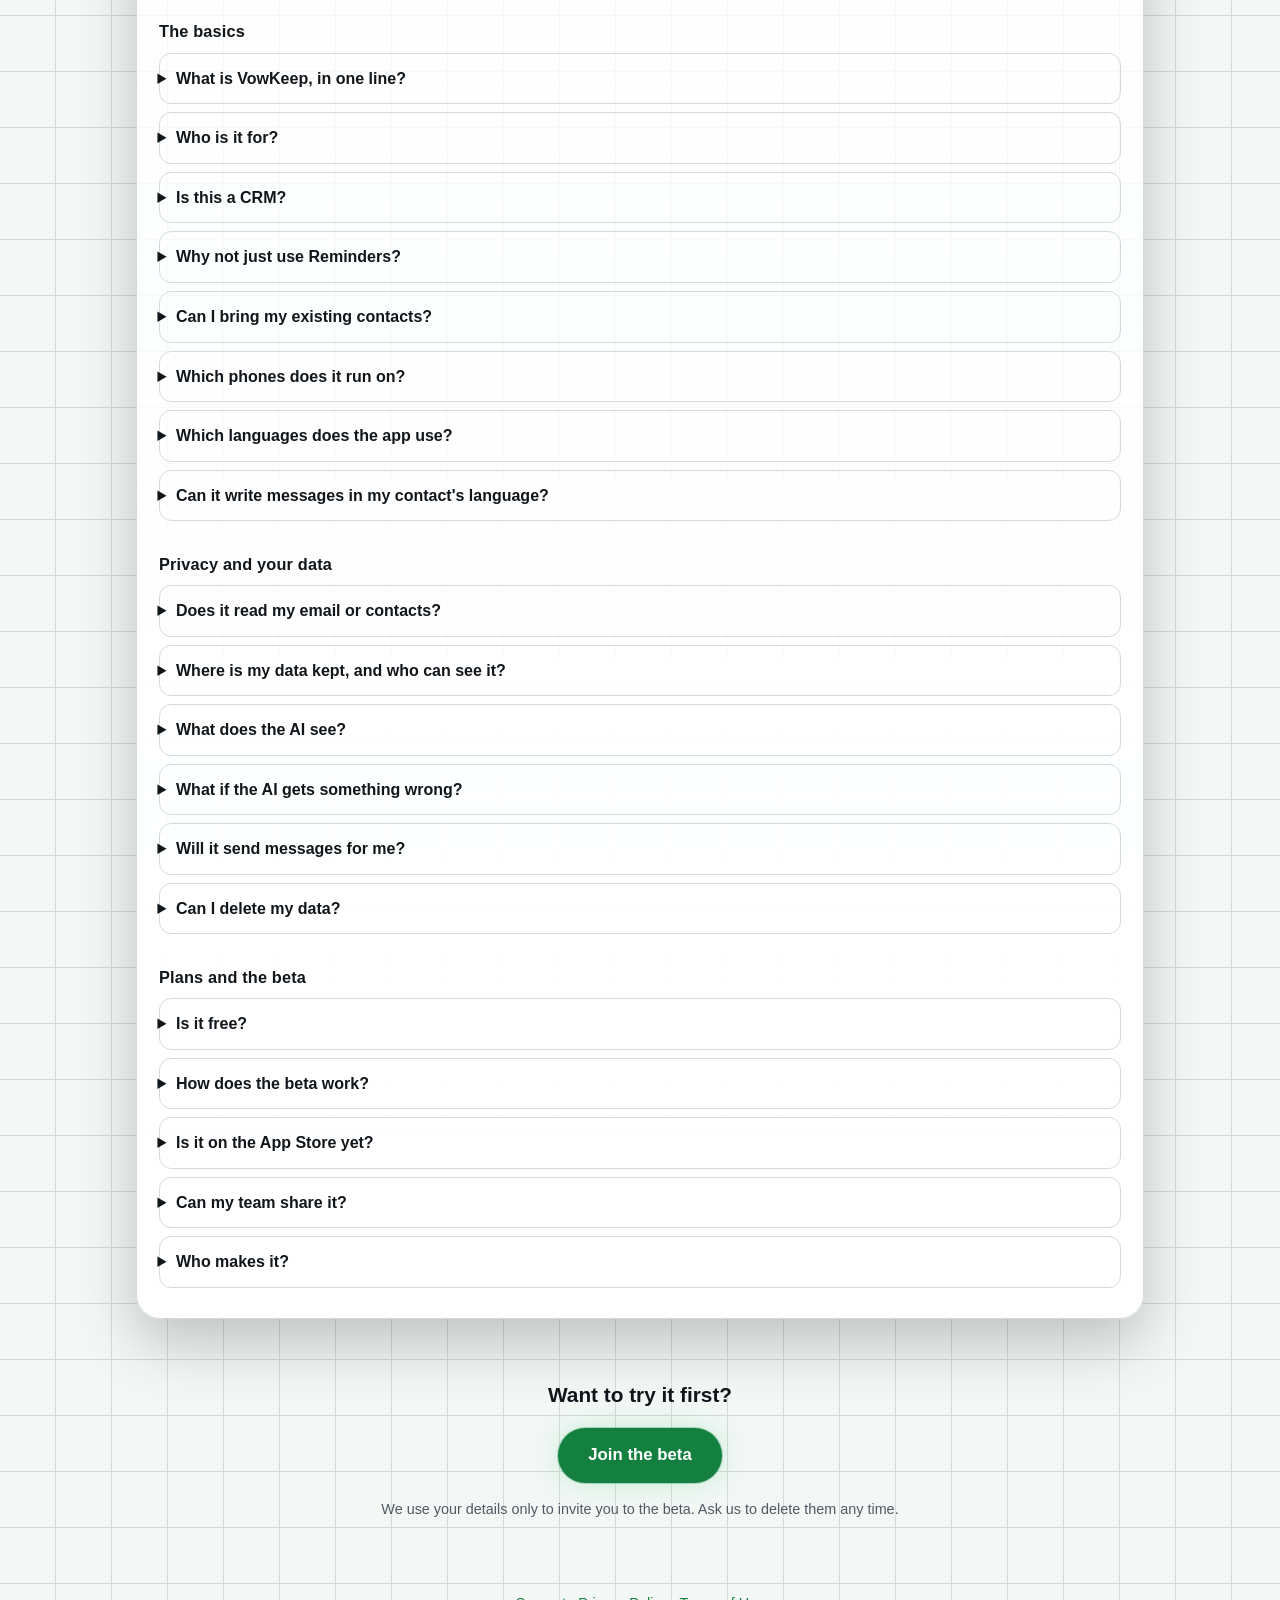
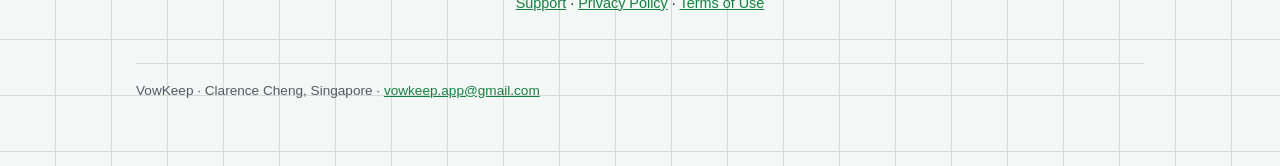
==== commit 28638d45: "Website: new app pictures from the current look (Today, contact page, Contacts) and share picture Co" ====
--- a/index.html
+++ b/index.html
@@ -1,4 +1,4 @@
-<!doctype html><html lang="en"><head><meta charset="utf-8"><meta name="viewport" content="width=device-width, initial-scale=1"><meta name="description" content="VowKeep keeps one list of what you need to do for people and what you are waiting for from them. Scan a business card or type one line; it does the remembering."><meta name="theme-color" content="#0b0f0d"><link rel="icon" href="img/favicon.svg" type="image/svg+xml"><meta property="og:title" content="VowKeep: scan a card, type a line, never drop a follow-up"><meta property="og:description" content="VowKeep is an iPhone app that remembers what you promised and what you are waiting for, and reminds you at the right time. Join the beta."><meta name="twitter:title" content="VowKeep: scan a card, type a line, never drop a follow-up"><meta name="twitter:description" content="VowKeep is an iPhone app that remembers what you promised and what you are waiting for, and reminds you at the right time. Join the beta."><meta property="og:type" content="website"><meta property="og:site_name" content="VowKeep"><meta property="og:image" content="https://clarencecheng26-sys.github.io/vowkeep-site/img/og.png?v=2"><meta property="og:image:width" content="1200"><meta property="og:image:height" content="627"><meta property="og:image:alt" content="VowKeep: never drop a follow-up or a promise"><meta name="twitter:card" content="summary_large_image"><title>Professional Follow-Up Ledger · VowKeep</title><link rel="stylesheet" href="style.css"></head><body class="home"><main><header><svg viewBox="0 0 512 512" aria-hidden="true"><rect width="512" height="512" rx="112" fill="#0F1A14"/><g transform="translate(256 268)"><rect x="-62" y="-170" width="124" height="250" rx="62" transform="rotate(-42) translate(-38 0)" fill="none" stroke="#2FD27A" stroke-width="40"/><rect x="-62" y="-170" width="124" height="250" rx="62" transform="rotate(42) translate(38 0)" fill="none" stroke="#C9D4CF" stroke-width="40"/><path d="M-14 74 A62 62 0 0 1 -66 30" transform="rotate(-42) translate(-38 0)" fill="none" stroke="#2FD27A" stroke-width="40" stroke-linecap="round"/></g></svg><a href="index.html">VowKeep</a><nav><a href="#h-how">How it works</a><a href="#h-get">Features</a><a href="#h-plans">Plans</a><a href="#h-faq">FAQ</a><a class="navcta" href="https://forms.gle/W3UCwRWU8LSgqYCk6">Join the beta</a><button id="lookbtn" type="button" aria-pressed="false">Matrix look</button></nav></header>
+<!doctype html><html lang="en"><head><meta charset="utf-8"><meta name="viewport" content="width=device-width, initial-scale=1"><meta name="description" content="VowKeep keeps one list of what you need to do for people and what you are waiting for from them. Scan a business card or type one line; it does the remembering."><meta name="theme-color" content="#0b0f0d"><link rel="icon" href="img/favicon.svg" type="image/svg+xml"><meta property="og:title" content="VowKeep: scan a card, type a line, never drop a follow-up"><meta property="og:description" content="VowKeep is an iPhone app that remembers what you promised and what you are waiting for, and reminds you at the right time. Join the beta."><meta name="twitter:title" content="VowKeep: scan a card, type a line, never drop a follow-up"><meta name="twitter:description" content="VowKeep is an iPhone app that remembers what you promised and what you are waiting for, and reminds you at the right time. Join the beta."><meta property="og:type" content="website"><meta property="og:site_name" content="VowKeep"><meta property="og:image" content="https://clarencecheng26-sys.github.io/vowkeep-site/img/og.png?v=209?v=2"><meta property="og:image:width" content="1200"><meta property="og:image:height" content="627"><meta property="og:image:alt" content="VowKeep: never drop a follow-up or a promise"><meta name="twitter:card" content="summary_large_image"><title>Professional Follow-Up Ledger · VowKeep</title><link rel="stylesheet" href="style.css"></head><body class="home"><main><header><svg viewBox="0 0 512 512" aria-hidden="true"><rect width="512" height="512" rx="112" fill="#0F1A14"/><g transform="translate(256 268)"><rect x="-62" y="-170" width="124" height="250" rx="62" transform="rotate(-42) translate(-38 0)" fill="none" stroke="#2FD27A" stroke-width="40"/><rect x="-62" y="-170" width="124" height="250" rx="62" transform="rotate(42) translate(38 0)" fill="none" stroke="#C9D4CF" stroke-width="40"/><path d="M-14 74 A62 62 0 0 1 -66 30" transform="rotate(-42) translate(-38 0)" fill="none" stroke="#2FD27A" stroke-width="40" stroke-linecap="round"/></g></svg><a href="index.html">VowKeep</a><nav><a href="#h-how">How it works</a><a href="#h-get">Features</a><a href="#h-plans">Plans</a><a href="#h-faq">FAQ</a><a class="navcta" href="https://forms.gle/W3UCwRWU8LSgqYCk6">Join the beta</a><button id="lookbtn" type="button" aria-pressed="false">Matrix look</button></nav></header>
 <section class="hero">
 <div class="brandbig"><svg class="bigmark" viewBox="0 0 512 512" aria-hidden="true"><rect width="512" height="512" rx="112" fill="#0F1A14"/><g transform="translate(256 268)"><rect x="-62" y="-170" width="124" height="250" rx="62" transform="rotate(-42) translate(-38 0)" fill="none" stroke="#2FD27A" stroke-width="40"/><rect x="-62" y="-170" width="124" height="250" rx="62" transform="rotate(42) translate(38 0)" fill="none" stroke="#C9D4CF" stroke-width="40"/><path d="M-14 74 A62 62 0 0 1 -66 30" transform="rotate(-42) translate(-38 0)" fill="none" stroke="#2FD27A" stroke-width="40" stroke-linecap="round"/></g></svg><span>Vow<b>Keep</b></span></div>
 <h1>Scan a card. Type a line.<br><span class="hl">Never drop a follow-up.</span></h1>
@@ -7,9 +7,9 @@
 <ol class="flow" aria-label="How it works in three steps"><li><b>1</b> Scan a card or type one line</li><li><b>2</b> It is filed under the right person</li><li><b>3</b> Today tells you what to do</li></ol>
 <p class="note">iPhone app for Singapore and Malaysia. Beta testers get Plus free for 3 months.</p>
 <div class="stage">
-<figure class="phone p-l"><img src="img/contact.png" width="390" height="665" alt="A contact page showing what you promised and what you are waiting on" loading="eager"></figure>
-<figure class="phone p-r"><img src="img/contacts.png" width="390" height="665" alt="The Contacts list showing who is overdue and who you are waiting on" loading="eager"></figure>
-<figure class="phone p-c"><img src="img/today.png" width="390" height="665" alt="The Today screen: your plan for the day and the next person to follow up with" loading="eager"></figure>
+<figure class="phone p-l"><img src="img/contact.png?v=209" width="390" height="665" alt="A contact page showing what you promised and what you are waiting on" loading="eager"></figure>
+<figure class="phone p-r"><img src="img/contacts.png?v=209" width="390" height="665" alt="The Contacts list showing who is overdue and who you are waiting on" loading="eager"></figure>
+<figure class="phone p-c"><img src="img/today.png?v=209" width="390" height="665" alt="The Today screen: your plan for the day and the next person to follow up with" loading="eager"></figure>
 <div class="floaty owe"><b><span aria-hidden="true">↑ </span>What you need to do</b><span>Send Priya the quote · Fri</span></div>
 <div class="floaty owed"><b><span aria-hidden="true">↓ </span>What you are waiting for</b><span>Priya shares requirements · Mon</span></div>
 </div>
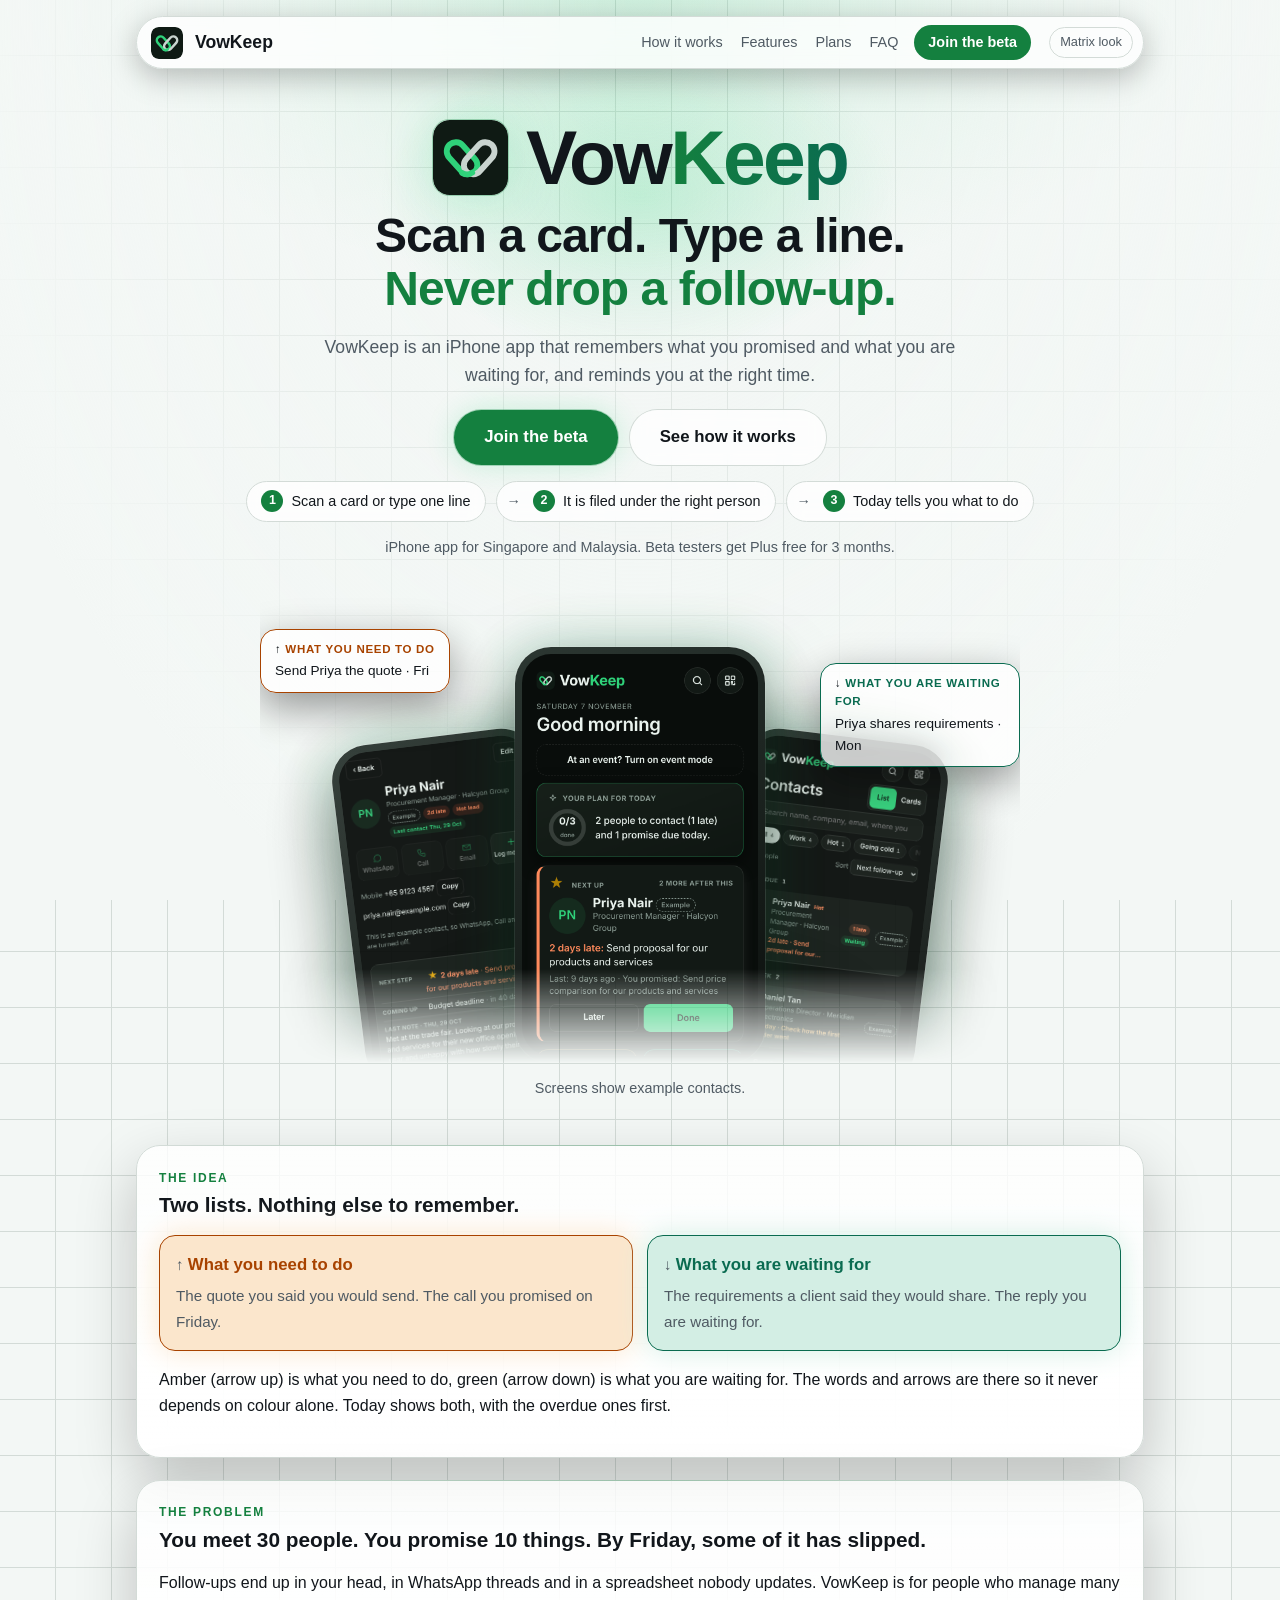
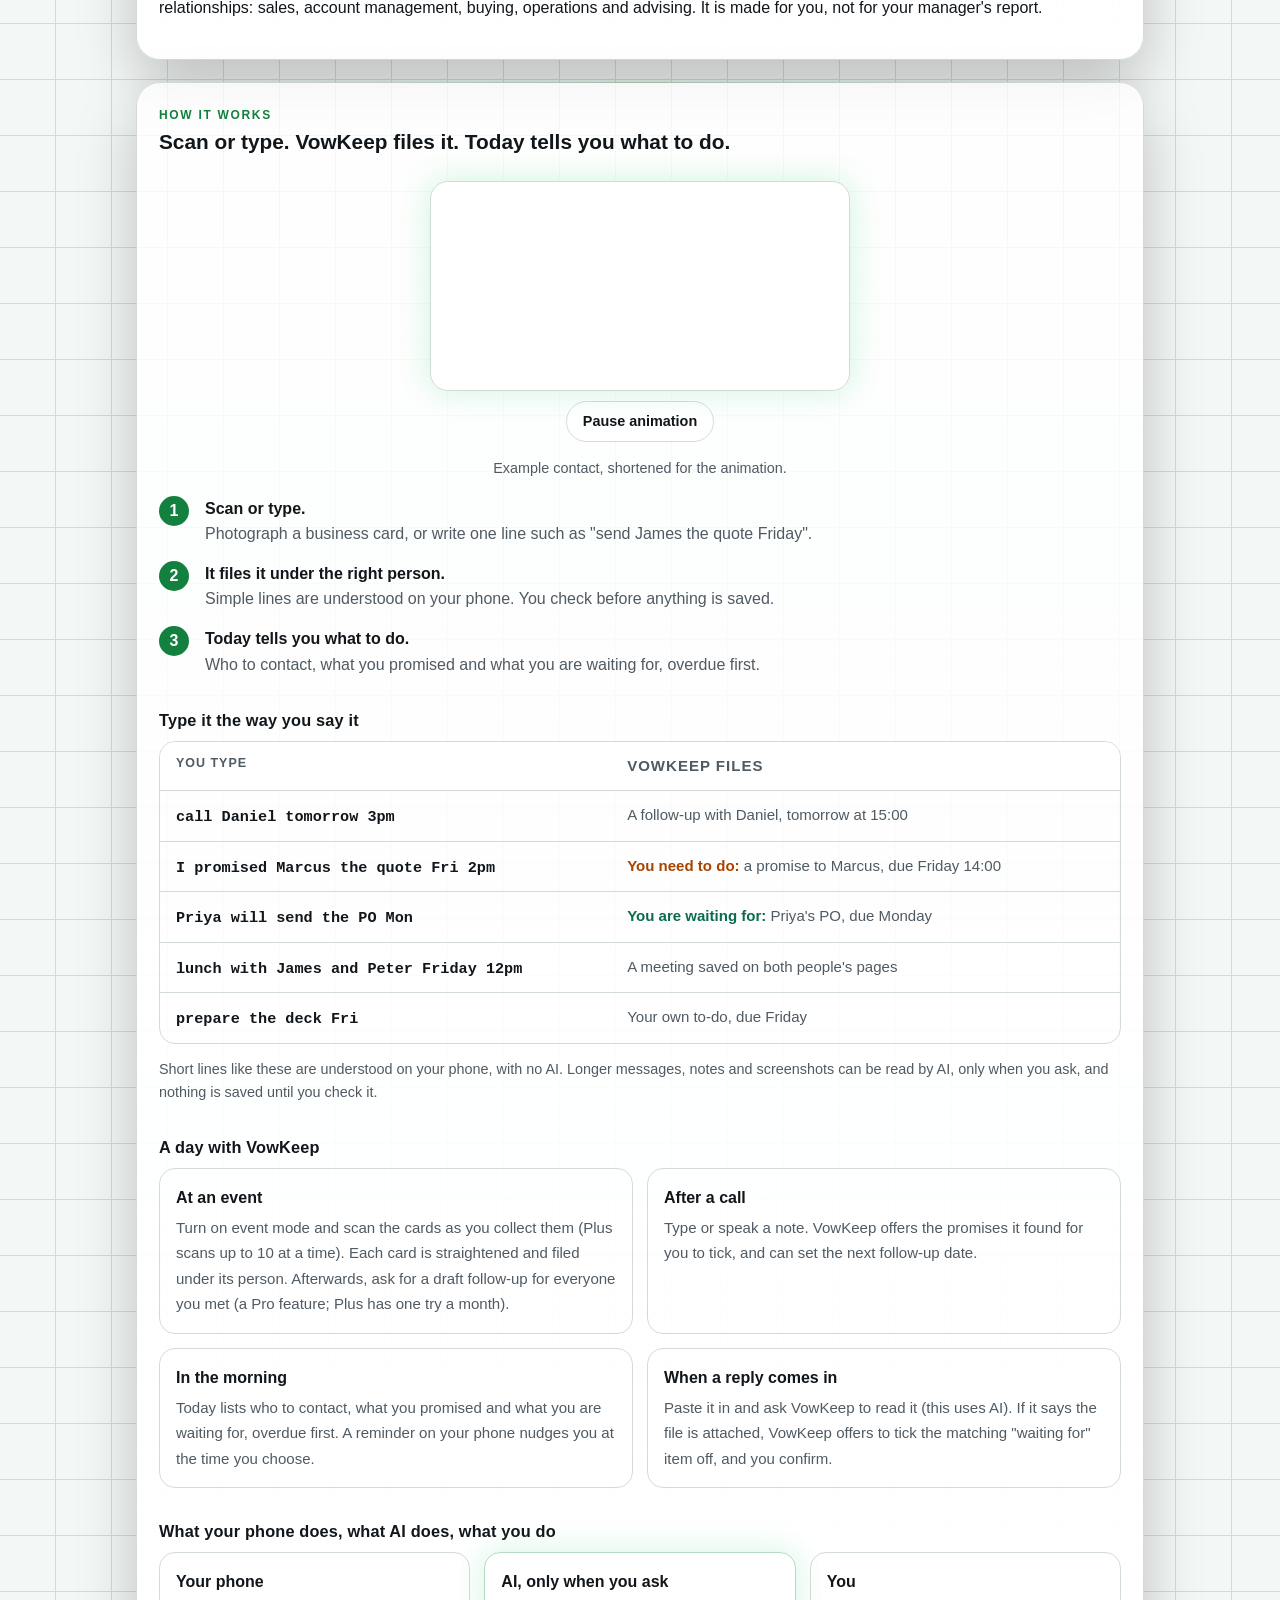
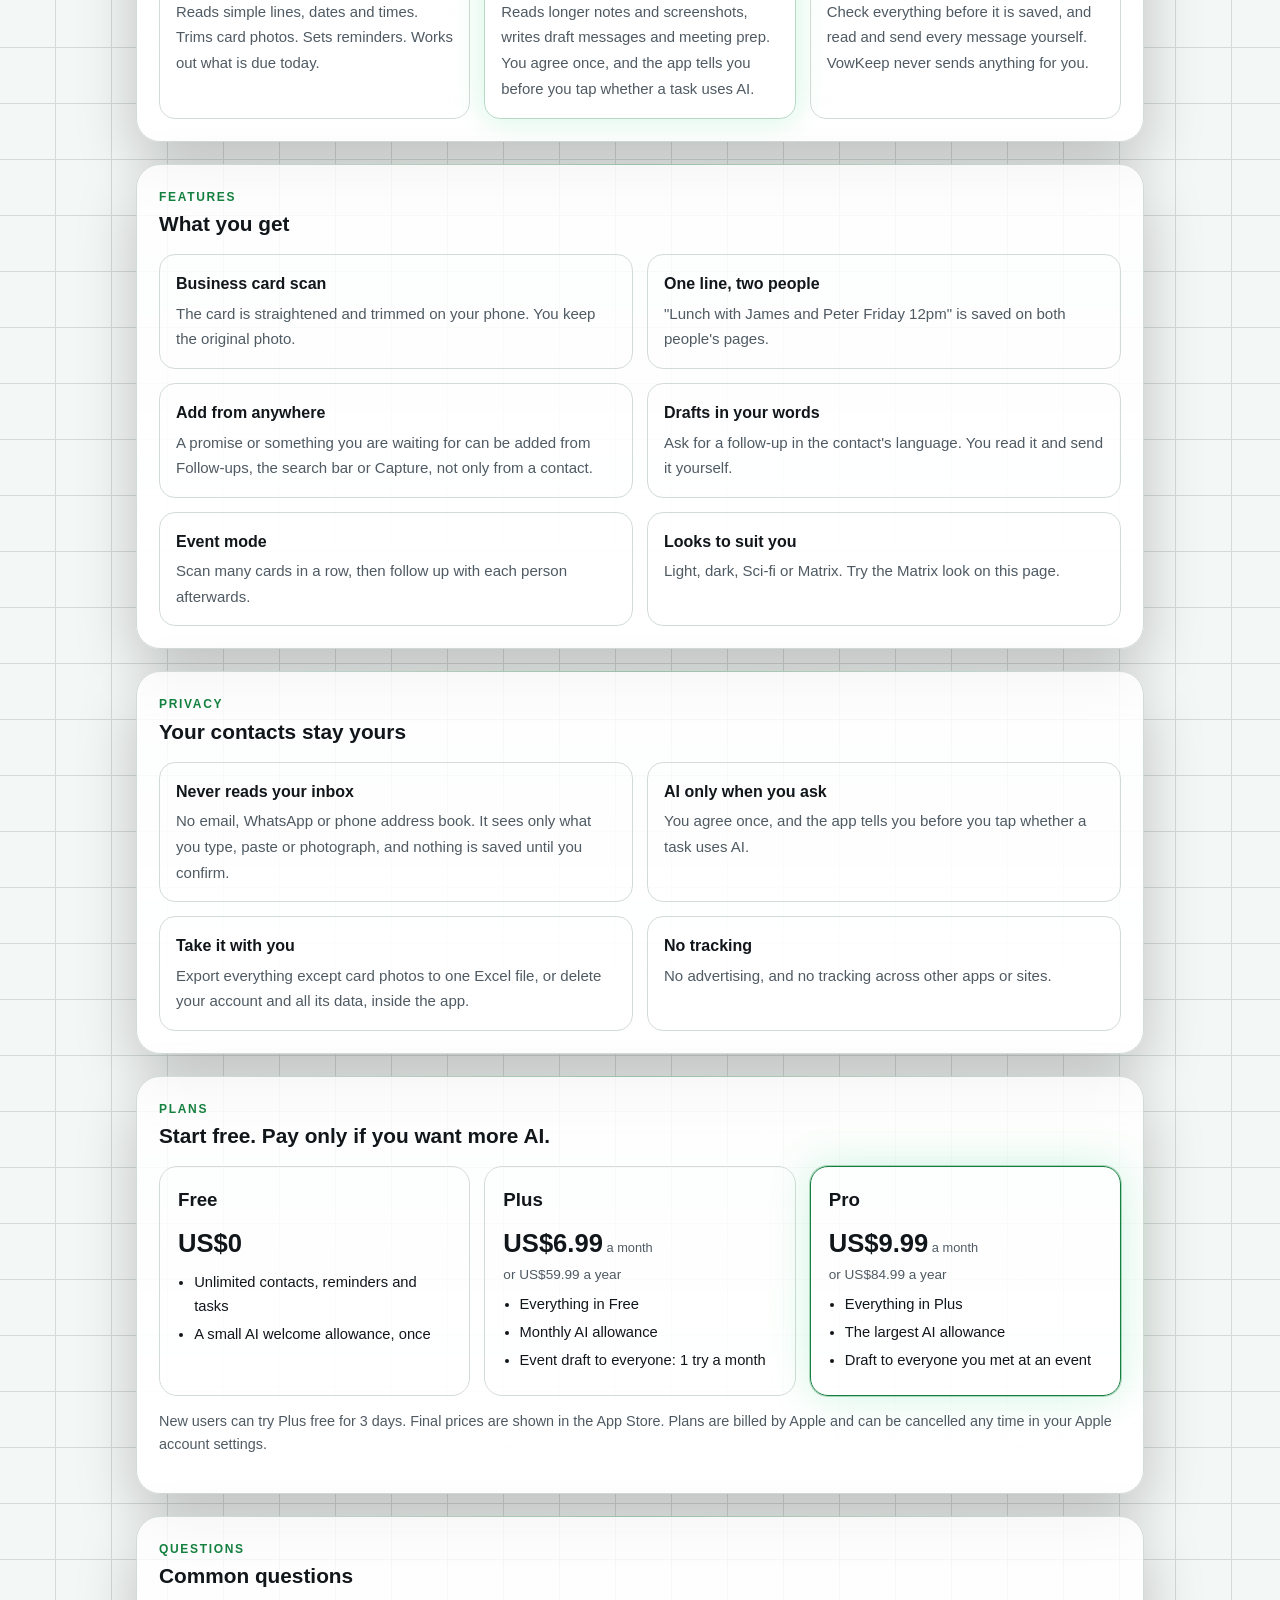
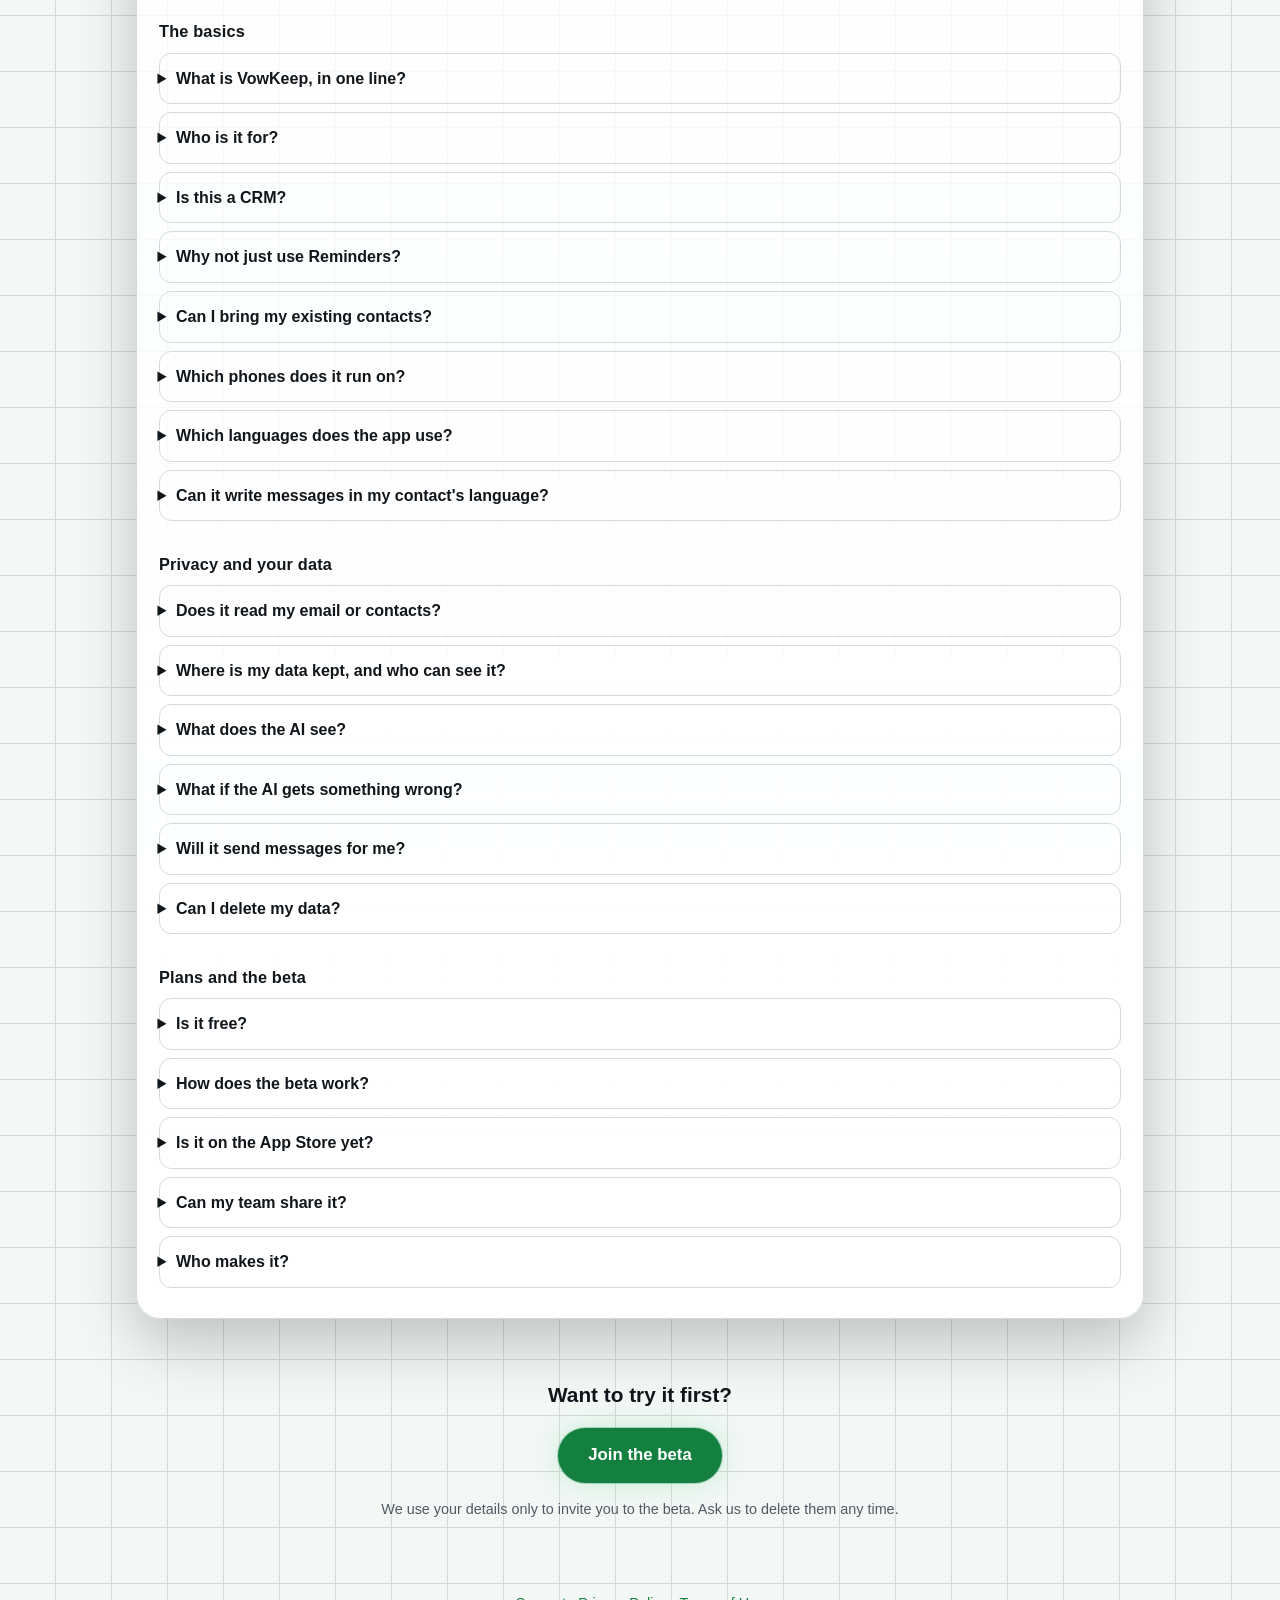
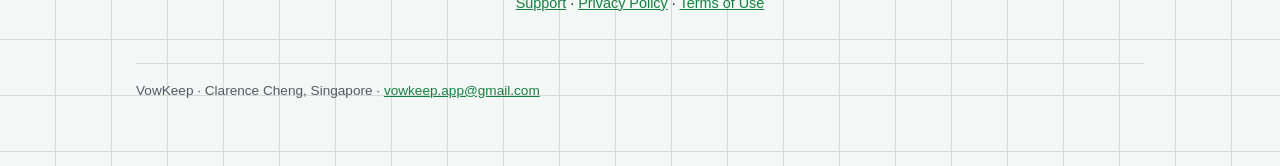
==== commit 6a504a60: "Website: export and delete wording, breach and Do Not Call lines, 13-month retention, real dates, no" ====
--- a/index.html
+++ b/index.html
@@ -96,7 +96,7 @@
 <div class="grid">
 <div class="item"><b>Never reads your inbox</b><span>No email, WhatsApp or phone address book. It sees only what you type, paste or photograph, and nothing is saved until you confirm.</span></div>
 <div class="item"><b>AI only when you ask</b><span>You agree once, and the app tells you before you tap whether a task uses AI.</span></div>
-<div class="item"><b>Take it with you</b><span>Export everything, or delete your account and all its data, inside the app.</span></div>
+<div class="item"><b>Take it with you</b><span>Export everything except card photos to one Excel file, or delete your account and all its data, inside the app.</span></div>
 <div class="item"><b>No tracking</b><span>No advertising, and no tracking across other apps or sites.</span></div>
 </div>
 </section>
@@ -120,7 +120,7 @@
 <details><summary>Who is it for?</summary><p>Anyone who manages many relationships: sales, account management, buying, operations and advising. If you often think "what did I promise them?", it is for you.</p></details>
 <details><summary>Is this a CRM?</summary><p>No. A CRM is built so your manager can see your pipeline. VowKeep is for you, so you do not drop things.</p></details>
 <details><summary>Why not just use Reminders?</summary><p>Reminders does not know who a promise is to, cannot scan a business card, and cannot tell what you need to do from what you are waiting for.</p></details>
-<details><summary>Can I bring my existing contacts?</summary><p>Yes. Import an Excel, CSV or vCard file, or choose contacts from your phone yourself (it never reads your address book in the background). You can export everything to Excel at any time.</p></details>
+<details><summary>Can I bring my existing contacts?</summary><p>Yes. Import an Excel, CSV or vCard file, or choose contacts from your phone yourself (it never reads your address book in the background). You can export your data to Excel at any time.</p></details>
 <details><summary>Which phones does it run on?</summary><p>iPhone first, for Singapore and Malaysia. Android comes later: the sign-up form asks which phone you use so we know how many people want it.</p></details>
 <details><summary>Which languages does the app use?</summary><p>English, and it is being translated into Chinese (simplified and traditional), Malay, Indonesian, Thai, Vietnamese, Japanese and Korean. You choose the app language in Me, then Languages.</p></details>
 <details><summary>Can it write messages in my contact's language?</summary><p>Yes, when you choose it. By default the AI writes in the language of your notes. To write to someone in another language, pick that language once in the draft screen and VowKeep remembers it for that contact. It does not guess anyone's language.</p></details>
@@ -130,7 +130,7 @@
 <details><summary>What does the AI see?</summary><p>Only what you choose to send, only when you ask, and only after you agree once in the app. Simple lines are understood on your phone and are never sent. The Privacy Policy lists exactly what each feature sends.</p></details>
 <details><summary>What if the AI gets something wrong?</summary><p>You check names, dates and promises before anything is saved. Nothing is saved until you tap Save.</p></details>
 <details><summary>Will it send messages for me?</summary><p>No. You read every draft and send it yourself, from WhatsApp, email or wherever you choose.</p></details>
-<details><summary>Can I delete my data?</summary><p>Yes, inside the app: export everything, delete single items, or delete your account and all its data.</p></details>
+<details><summary>Can I delete my data?</summary><p>Yes, inside the app. Export your data first: one Excel file with your contacts, notes, promises, to-dos and your card (card photos are not in it). Then delete single items, or delete your account and all its data.</p></details>
 <h3 class="sub">Plans and the beta</h3>
 <details><summary>Is it free?</summary><p>Contacts, reminders and tasks are free, with a small welcome allowance of AI. Plus and Pro add more AI each month. New users can try Plus free for 3 days.</p></details>
 <details><summary>How does the beta work?</summary><p>About 8 people test it on their iPhones for 4 weeks. Beta testers get Plus free for 3 months after launch. Join with the form and we will email you whether there is a place.</p></details>
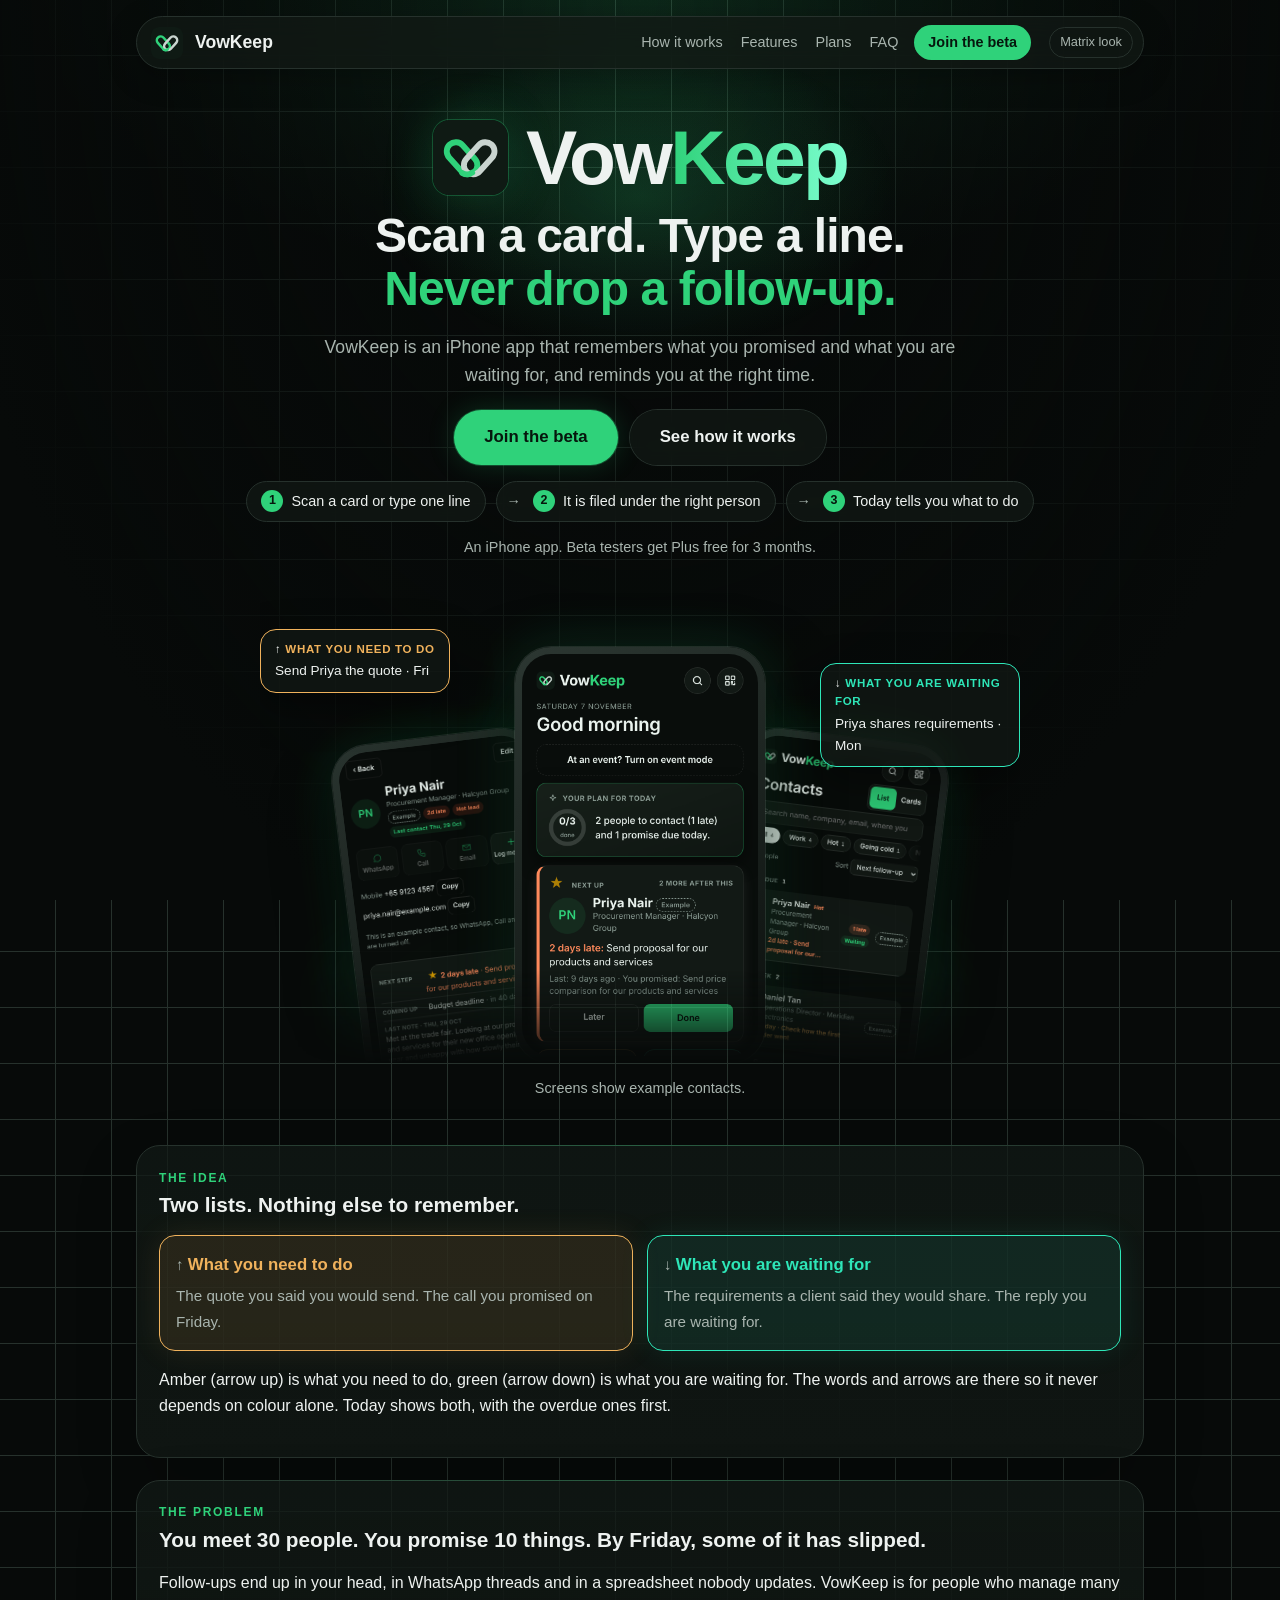
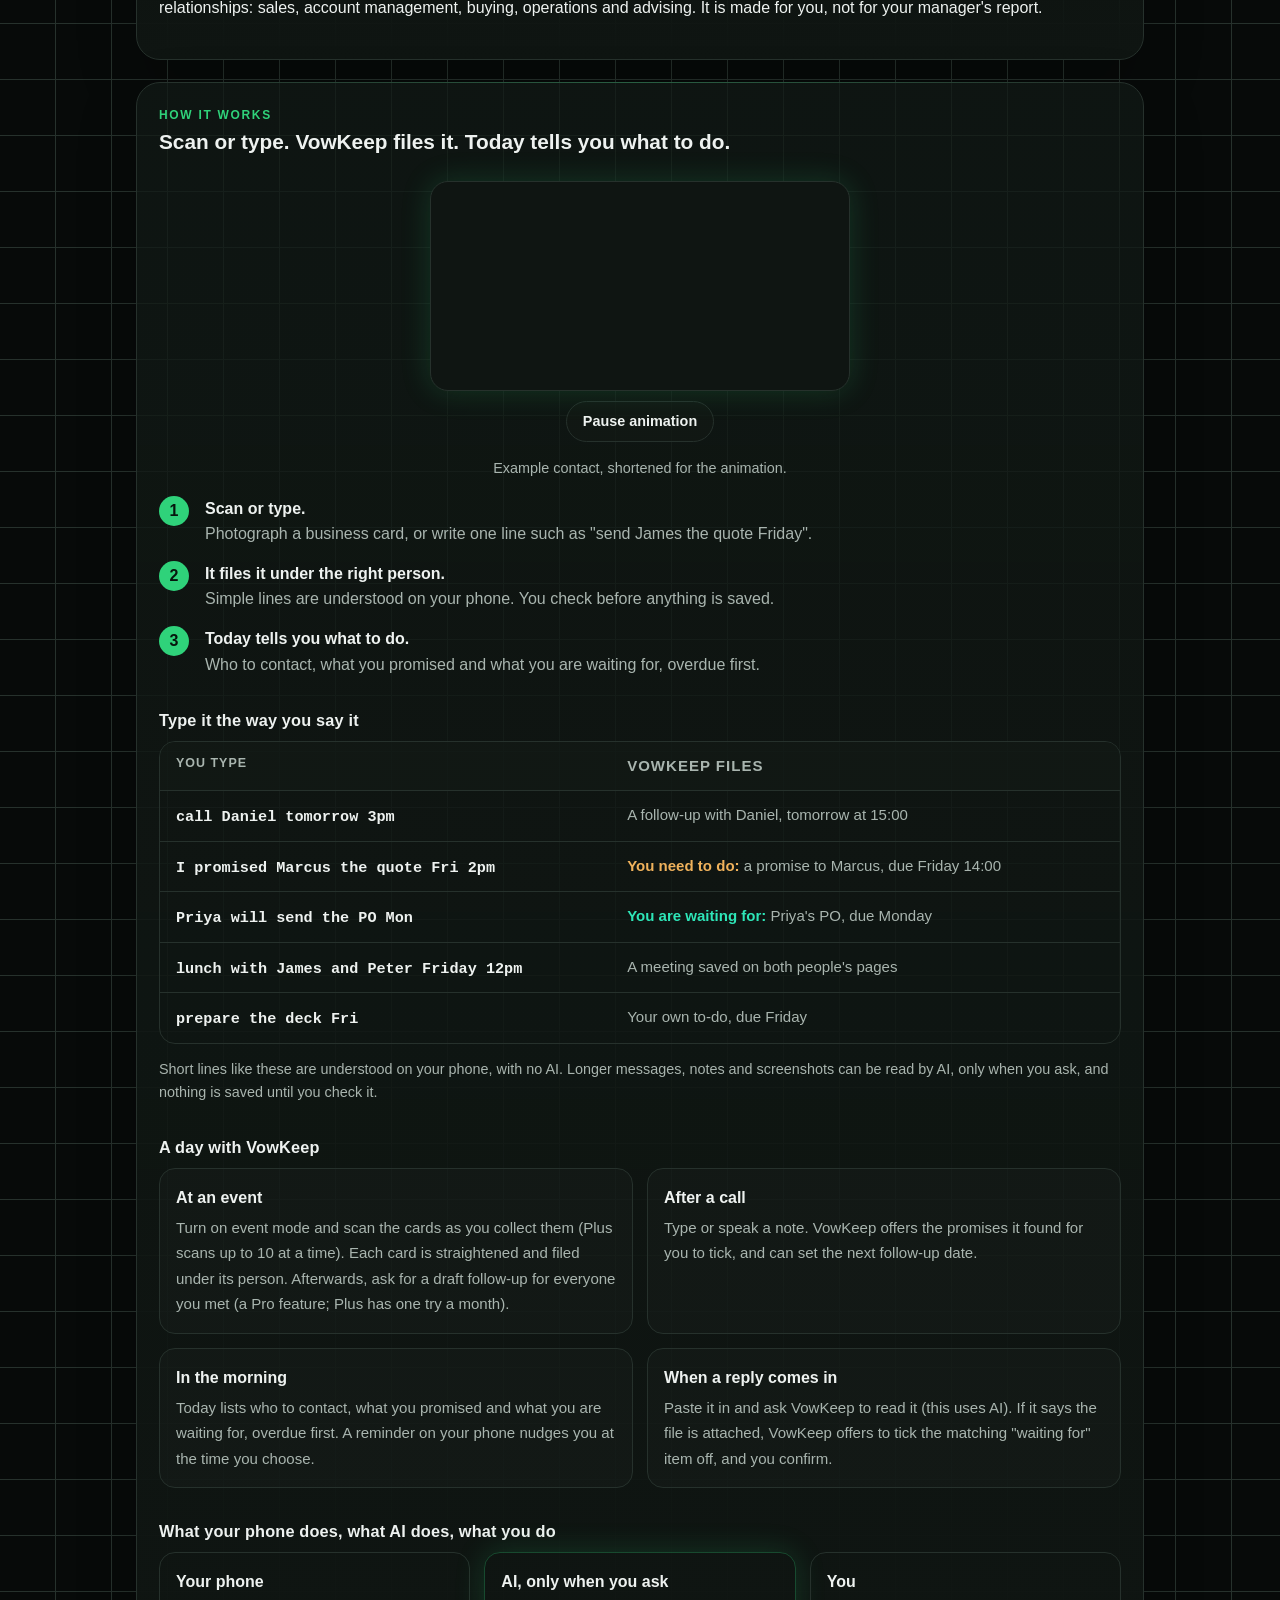
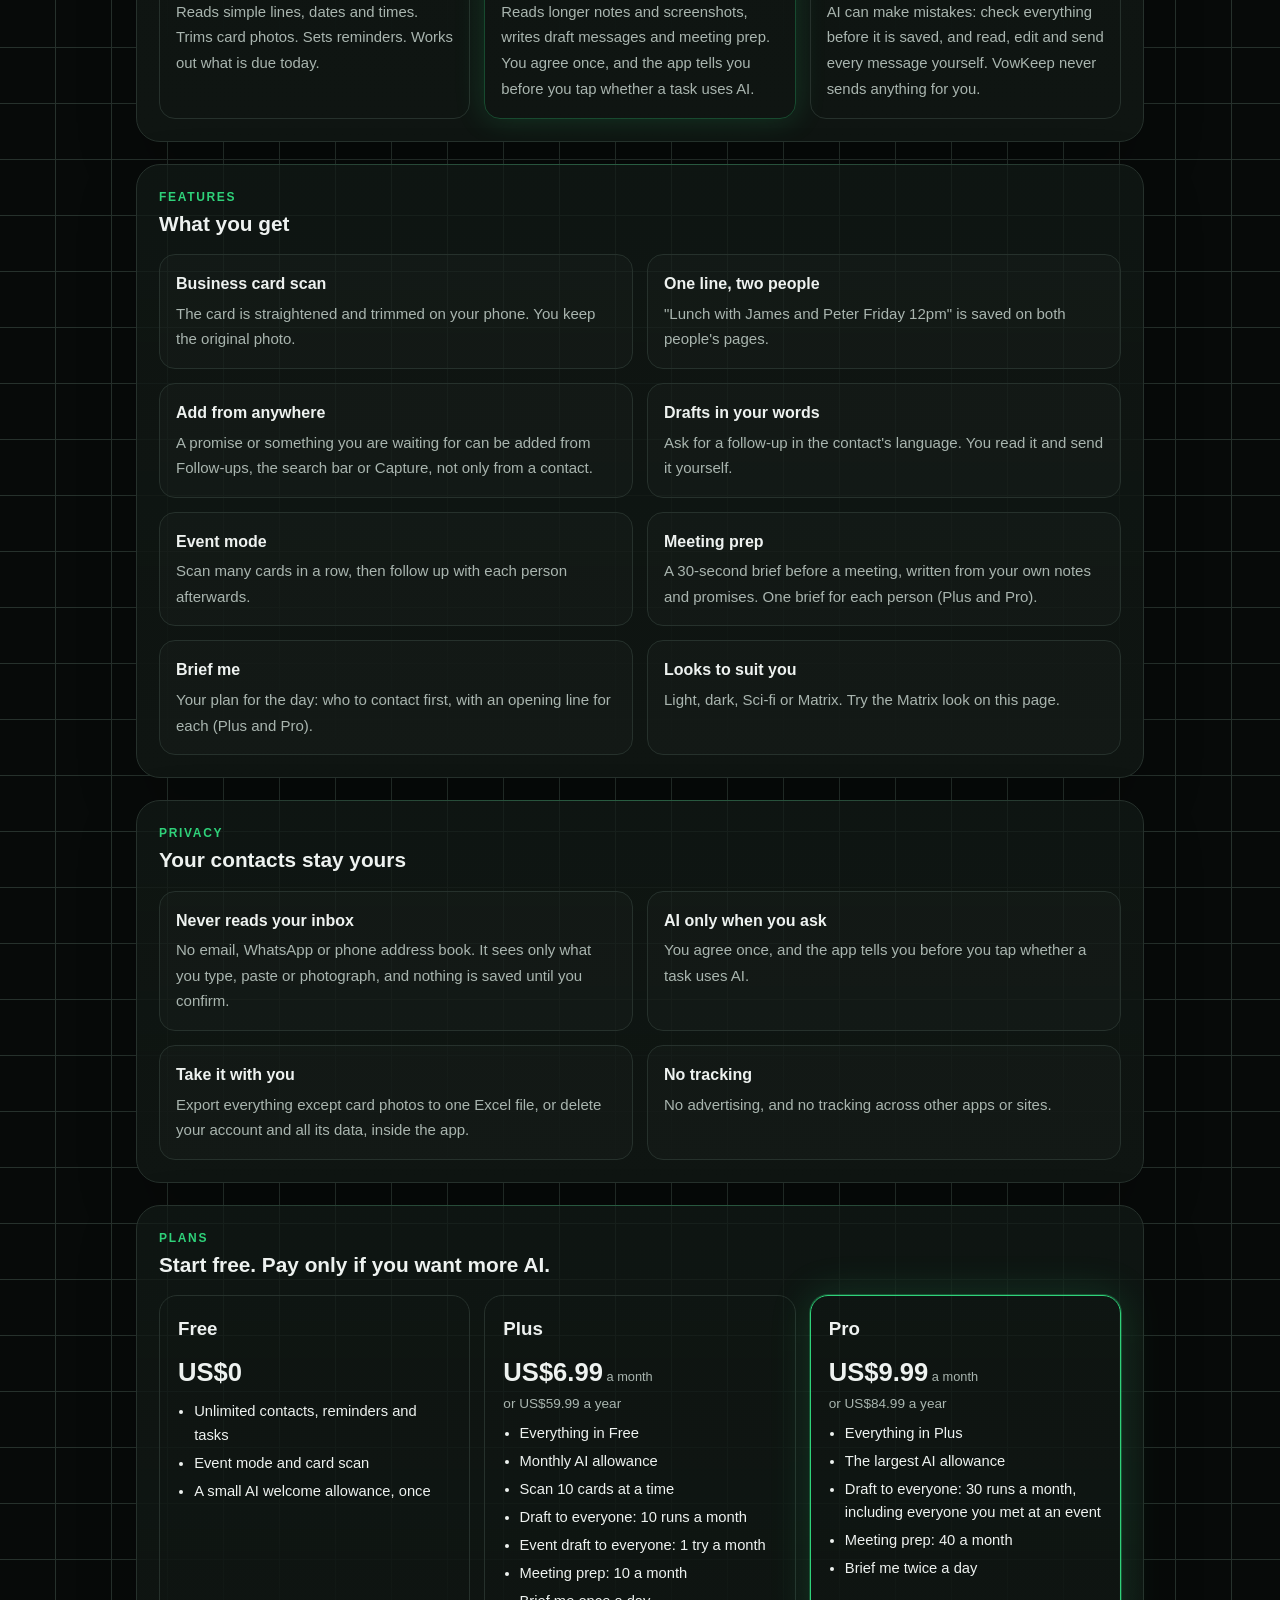
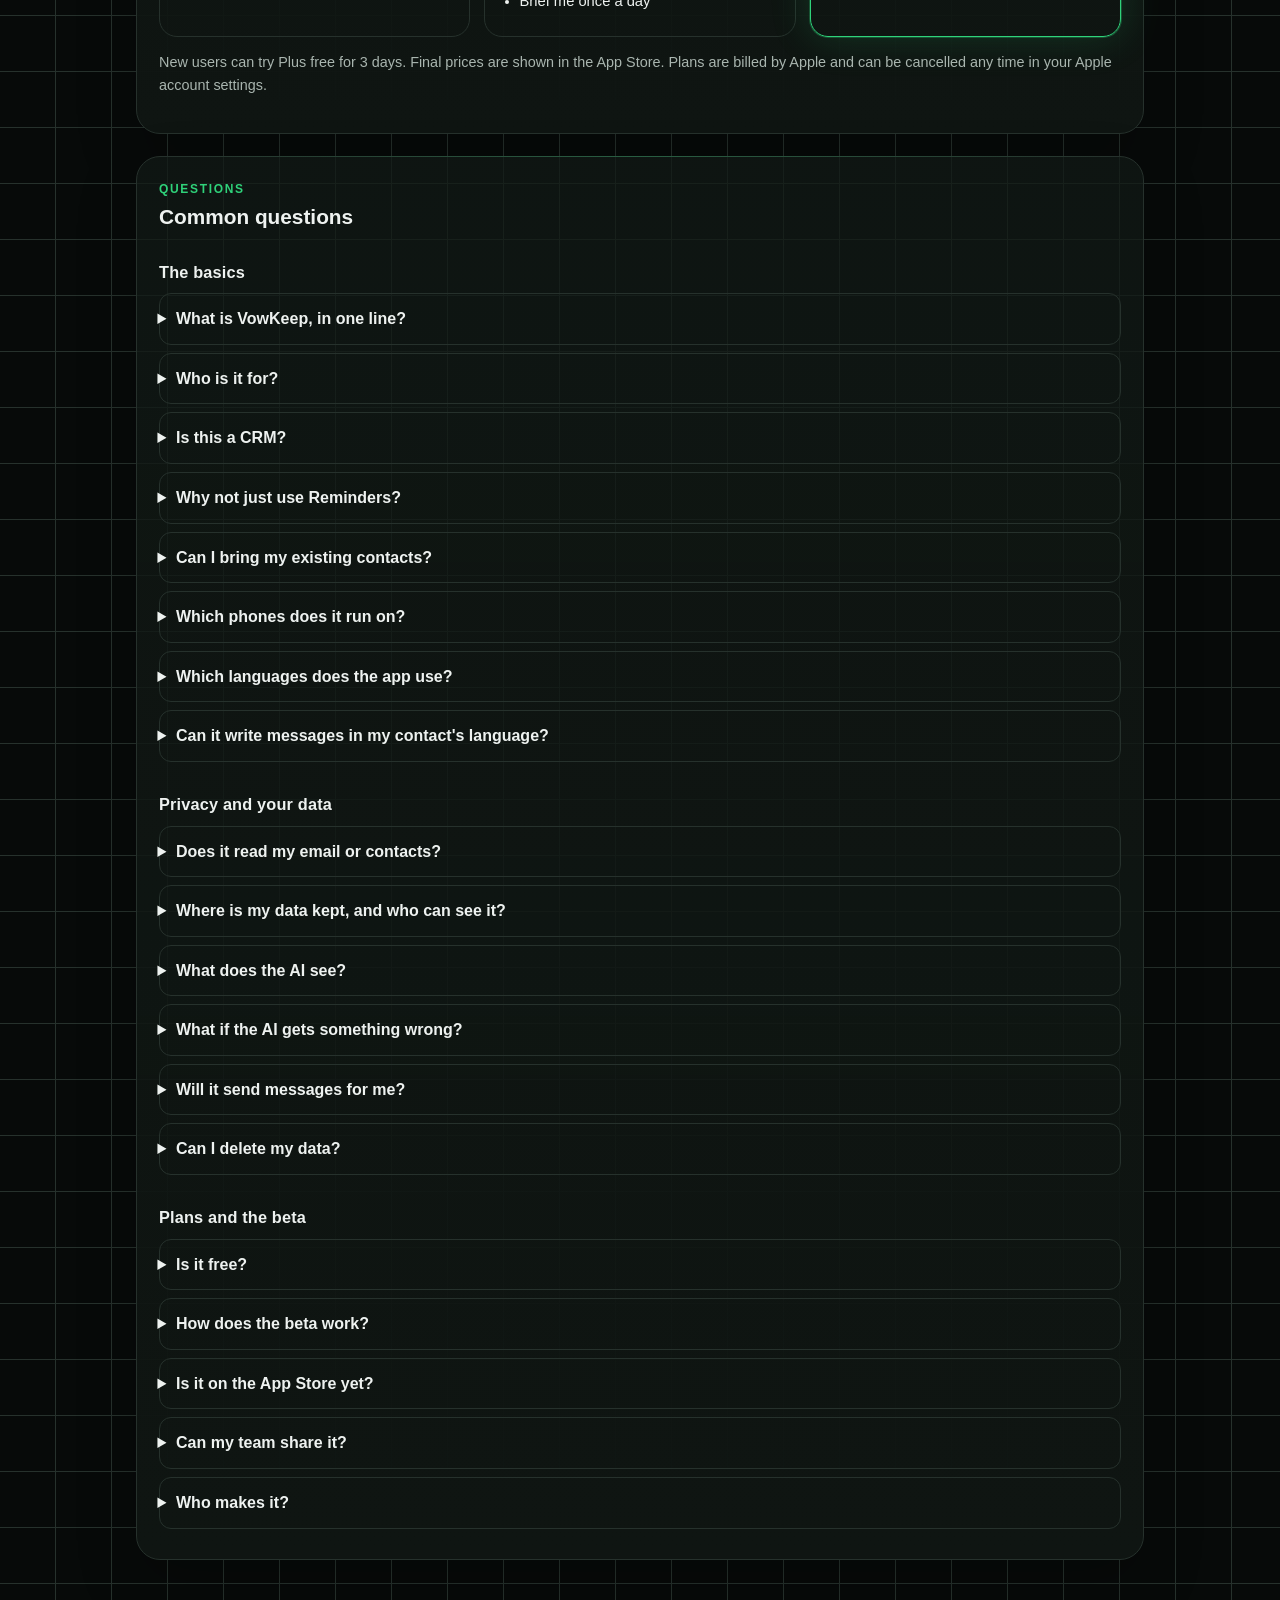
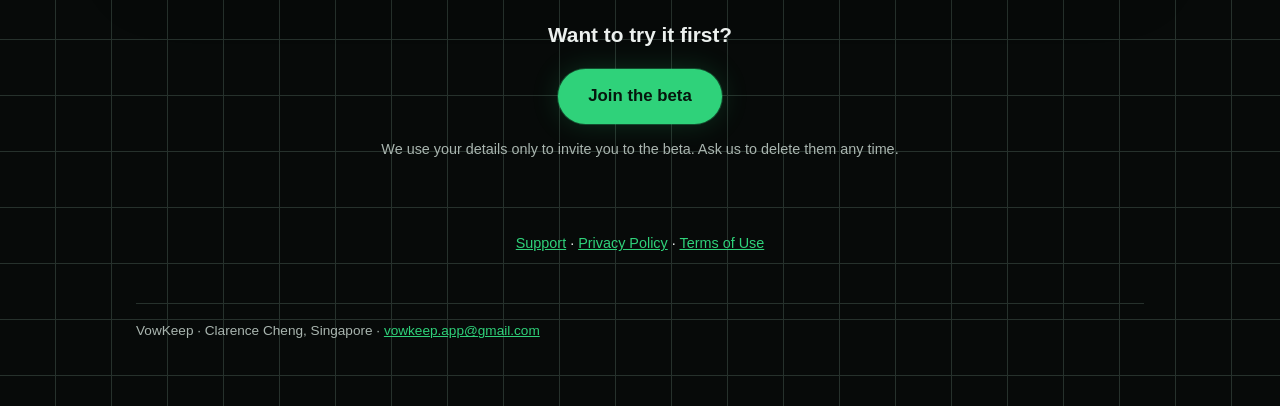
==== commit 36b4fb6e: "Website: AI accuracy notice, nine languages, meeting prep and Brief me, new plan boxes, no country n" ====
--- a/index.html
+++ b/index.html
@@ -5,7 +5,7 @@
 <p class="lead">VowKeep is an iPhone app that remembers what you promised and what you are waiting for, and reminds you at the right time.</p>
 <p class="cta"><a class="btn" href="https://forms.gle/W3UCwRWU8LSgqYCk6">Join the beta</a><a class="btn ghost" href="#h-how">See how it works</a></p>
 <ol class="flow" aria-label="How it works in three steps"><li><b>1</b> Scan a card or type one line</li><li><b>2</b> It is filed under the right person</li><li><b>3</b> Today tells you what to do</li></ol>
-<p class="note">iPhone app for Singapore and Malaysia. Beta testers get Plus free for 3 months.</p>
+<p class="note">An iPhone app. Beta testers get Plus free for 3 months.</p>
 <div class="stage">
 <figure class="phone p-l"><img src="img/contact.png?v=209" width="390" height="665" alt="A contact page showing what you promised and what you are waiting on" loading="eager"></figure>
 <figure class="phone p-r"><img src="img/contacts.png?v=209" width="390" height="665" alt="The Contacts list showing who is overdue and who you are waiting on" loading="eager"></figure>
@@ -73,7 +73,7 @@
 <div class="split">
 <div class="col"><b>Your phone</b><span>Reads simple lines, dates and times. Trims card photos. Sets reminders. Works out what is due today.</span></div>
 <div class="col"><b>AI, only when you ask</b><span>Reads longer notes and screenshots, writes draft messages and meeting prep. You agree once, and the app tells you before you tap whether a task uses AI.</span></div>
-<div class="col"><b>You</b><span>Check everything before it is saved, and read and send every message yourself. VowKeep never sends anything for you.</span></div>
+<div class="col"><b>You</b><span>AI can make mistakes: check everything before it is saved, and read, edit and send every message yourself. VowKeep never sends anything for you.</span></div>
 </div>
 </section>
 
@@ -86,6 +86,8 @@
 <div class="item"><b>Add from anywhere</b><span>A promise or something you are waiting for can be added from Follow-ups, the search bar or Capture, not only from a contact.</span></div>
 <div class="item"><b>Drafts in your words</b><span>Ask for a follow-up in the contact's language. You read it and send it yourself.</span></div>
 <div class="item"><b>Event mode</b><span>Scan many cards in a row, then follow up with each person afterwards.</span></div>
+<div class="item"><b>Meeting prep</b><span>A 30-second brief before a meeting, written from your own notes and promises. One brief for each person (Plus and Pro).</span></div>
+<div class="item"><b>Brief me</b><span>Your plan for the day: who to contact first, with an opening line for each (Plus and Pro).</span></div>
 <div class="item"><b>Looks to suit you</b><span>Light, dark, Sci-fi or Matrix. Try the Matrix look on this page.</span></div>
 </div>
 </section>
@@ -105,9 +107,9 @@
 <p class="eyebrow">Plans</p>
 <h2 id="h-plans">Start free. Pay only if you want more AI.</h2>
 <div class="plans">
-<div class="plan"><h3>Free</h3><p class="price">US$0</p><ul><li>Unlimited contacts, reminders and tasks</li><li>A small AI welcome allowance, once</li></ul></div>
-<div class="plan"><h3>Plus</h3><p class="price">US$6.99<small> a month</small></p><p class="alt">or US$59.99 a year</p><ul><li>Everything in Free</li><li>Monthly AI allowance</li><li>Event draft to everyone: 1 try a month</li></ul></div>
-<div class="plan best"><h3>Pro</h3><p class="price">US$9.99<small> a month</small></p><p class="alt">or US$84.99 a year</p><ul><li>Everything in Plus</li><li>The largest AI allowance</li><li>Draft to everyone you met at an event</li></ul></div>
+<div class="plan"><h3>Free</h3><p class="price">US$0</p><ul><li>Unlimited contacts, reminders and tasks</li><li>Event mode and card scan</li><li>A small AI welcome allowance, once</li></ul></div>
+<div class="plan"><h3>Plus</h3><p class="price">US$6.99<small> a month</small></p><p class="alt">or US$59.99 a year</p><ul><li>Everything in Free</li><li>Monthly AI allowance</li><li>Scan 10 cards at a time</li><li>Draft to everyone: 10 runs a month</li><li>Event draft to everyone: 1 try a month</li><li>Meeting prep: 10 a month</li><li>Brief me once a day</li></ul></div>
+<div class="plan best"><h3>Pro</h3><p class="price">US$9.99<small> a month</small></p><p class="alt">or US$84.99 a year</p><ul><li>Everything in Plus</li><li>The largest AI allowance</li><li>Draft to everyone: 30 runs a month, including everyone you met at an event</li><li>Meeting prep: 40 a month</li><li>Brief me twice a day</li></ul></div>
 </div>
 <p class="note">New users can try Plus free for 3 days. Final prices are shown in the App Store. Plans are billed by Apple and can be cancelled any time in your Apple account settings.</p>
 </section>
@@ -121,14 +123,14 @@
 <details><summary>Is this a CRM?</summary><p>No. A CRM is built so your manager can see your pipeline. VowKeep is for you, so you do not drop things.</p></details>
 <details><summary>Why not just use Reminders?</summary><p>Reminders does not know who a promise is to, cannot scan a business card, and cannot tell what you need to do from what you are waiting for.</p></details>
 <details><summary>Can I bring my existing contacts?</summary><p>Yes. Import an Excel, CSV or vCard file, or choose contacts from your phone yourself (it never reads your address book in the background). You can export your data to Excel at any time.</p></details>
-<details><summary>Which phones does it run on?</summary><p>iPhone first, for Singapore and Malaysia. Android comes later: the sign-up form asks which phone you use so we know how many people want it.</p></details>
-<details><summary>Which languages does the app use?</summary><p>English, and it is being translated into Chinese (simplified and traditional), Malay, Indonesian, Thai, Vietnamese, Japanese and Korean. You choose the app language in Me, then Languages.</p></details>
+<details><summary>Which phones does it run on?</summary><p>iPhone first. Android comes later: the sign-up form asks which phone you use so we know how many people want it.</p></details>
+<details><summary>Which languages does the app use?</summary><p>Nine languages: English, Chinese (simplified and traditional), Malay, Indonesian, Thai, Vietnamese, Japanese and Korean. The eight besides English are machine-translated and marked Beta while we improve them; tell us what to fix. You choose the app language in Me, then Languages.</p></details>
 <details><summary>Can it write messages in my contact's language?</summary><p>Yes, when you choose it. By default the AI writes in the language of your notes. To write to someone in another language, pick that language once in the draft screen and VowKeep remembers it for that contact. It does not guess anyone's language.</p></details>
 <h3 class="sub">Privacy and your data</h3>
 <details><summary>Does it read my email or contacts?</summary><p>No. It only sees what you choose to type, paste or photograph.</p></details>
 <details><summary>Where is my data kept, and who can see it?</summary><p>In your account, on servers in Singapore, encrypted. Each account can read only its own data. We never sell or share your contacts. The Privacy Policy lists every provider we use.</p></details>
 <details><summary>What does the AI see?</summary><p>Only what you choose to send, only when you ask, and only after you agree once in the app. Simple lines are understood on your phone and are never sent. The Privacy Policy lists exactly what each feature sends.</p></details>
-<details><summary>What if the AI gets something wrong?</summary><p>You check names, dates and promises before anything is saved. Nothing is saved until you tap Save.</p></details>
+<details><summary>What if the AI gets something wrong?</summary><p>It can. AI can make mistakes, so VowKeep reminds you on the screens that show AI-written text. You read and edit every draft before you send it, and you check names, dates and promises before anything is saved. Nothing is saved until you tap Save, and VowKeep never sends a message for you.</p></details>
 <details><summary>Will it send messages for me?</summary><p>No. You read every draft and send it yourself, from WhatsApp, email or wherever you choose.</p></details>
 <details><summary>Can I delete my data?</summary><p>Yes, inside the app. Export your data first: one Excel file with your contacts, notes, promises, to-dos and your card (card photos are not in it). Then delete single items, or delete your account and all its data.</p></details>
 <h3 class="sub">Plans and the beta</h3>
--- a/style.css
+++ b/style.css
@@ -1,5 +1,4 @@
 :root { --ink: #eef2f0; --muted: #a9b5af; --line: #26312c; --accent: #2fd27a; --accent2: #7dffd0; --accent-ink: #06160d; --bg: #070a09; --card: #0f1512; --glow: rgba(47, 210, 122, .18); --owe: #f0b25c; --owe-bg: rgba(240,178,92,.10); --owed: #2ee6b8; --owed-bg: rgba(46,230,184,.09); --glass: rgba(18, 26, 22, .72); --edge: rgba(47, 210, 122, .28); color-scheme: dark; }
-@media (prefers-color-scheme: light) { :root { --ink: #11161b; --muted: #4f5a63; --line: #d3dbd7; --accent: #14803f; --accent2: #0a6b50; --accent-ink: #ffffff; --bg: #f3f7f5; --card: #ffffff; --glow: rgba(47, 210, 122, .22); --owe: #a84300; --owe-bg: #fbe6cc; --owed: #0a6b50; --owed-bg: #d3eee4; --glass: rgba(255, 255, 255, .78); --edge: rgba(20, 128, 63, .30); color-scheme: light; } }
 * { box-sizing: border-box; }
 html { scroll-behavior: smooth; scroll-padding-top: 90px; }
 @media (prefers-reduced-motion: reduce) { html { scroll-behavior: auto; } }
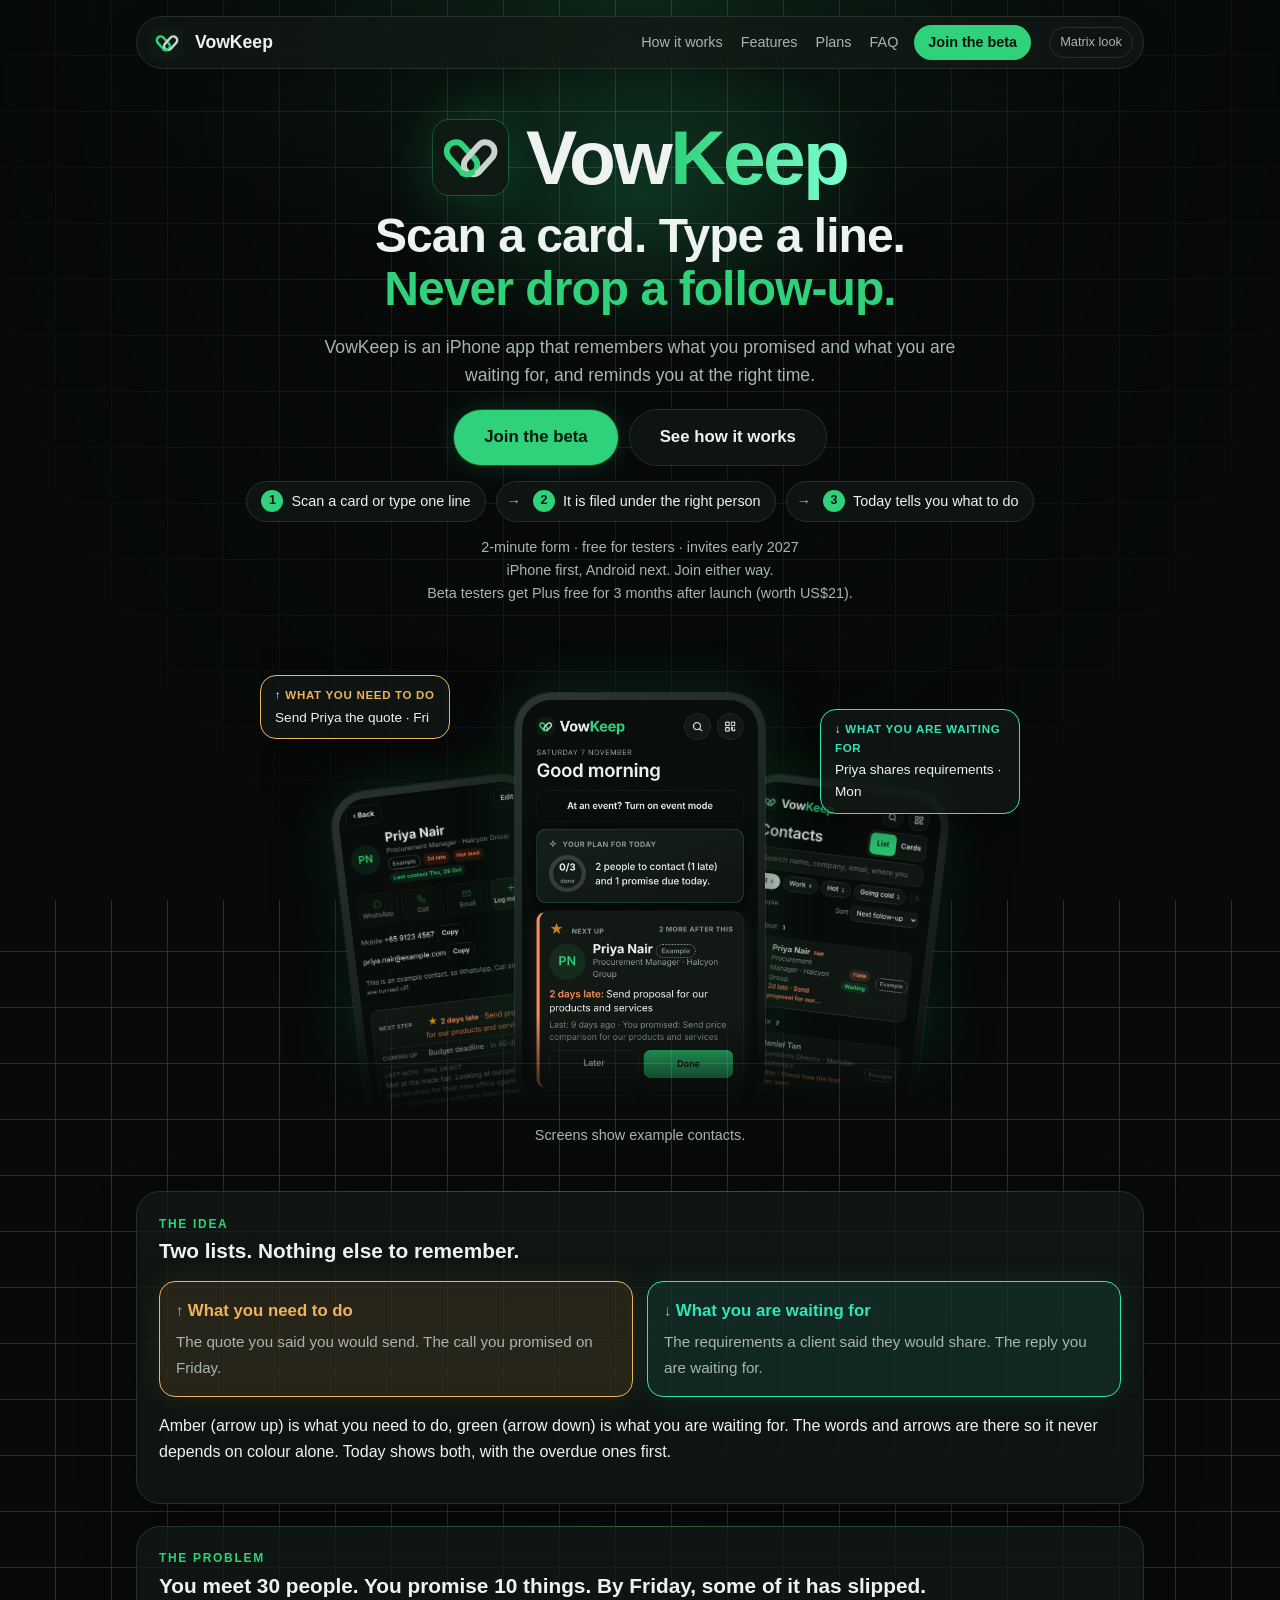
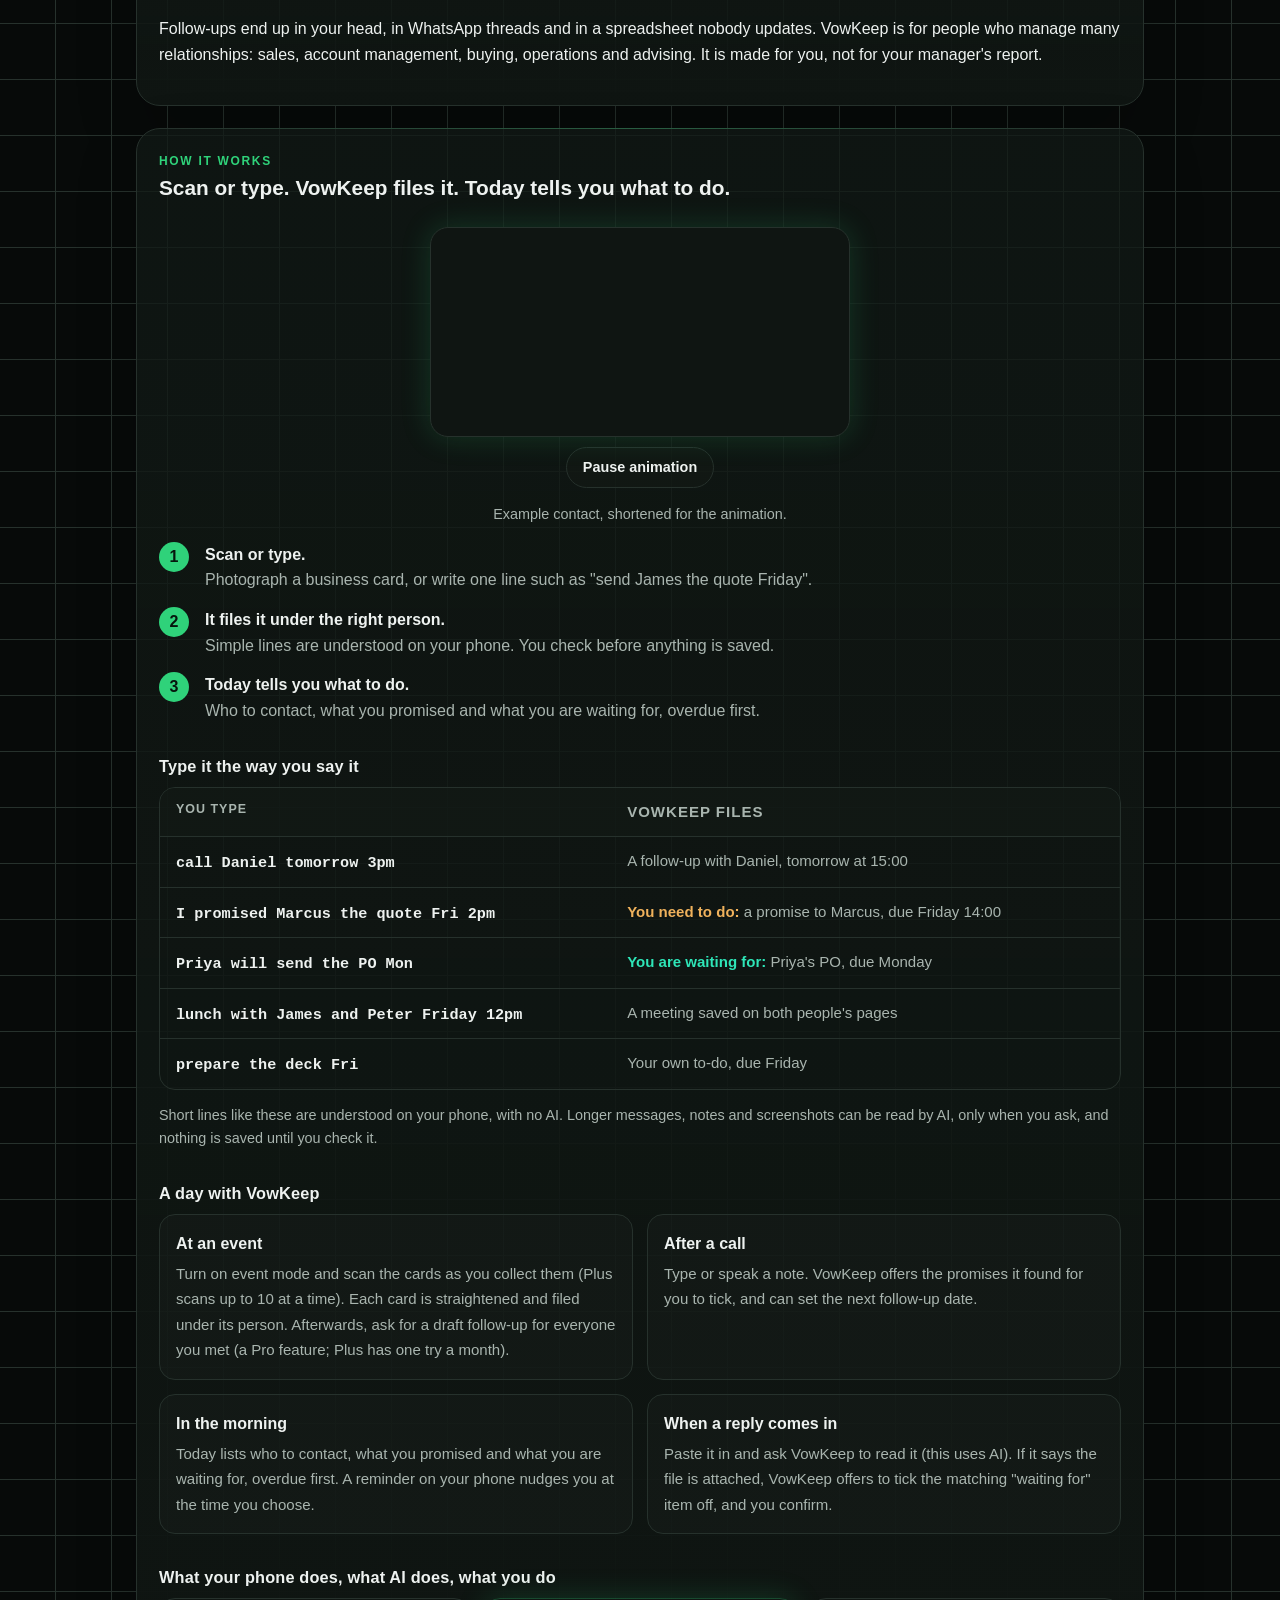
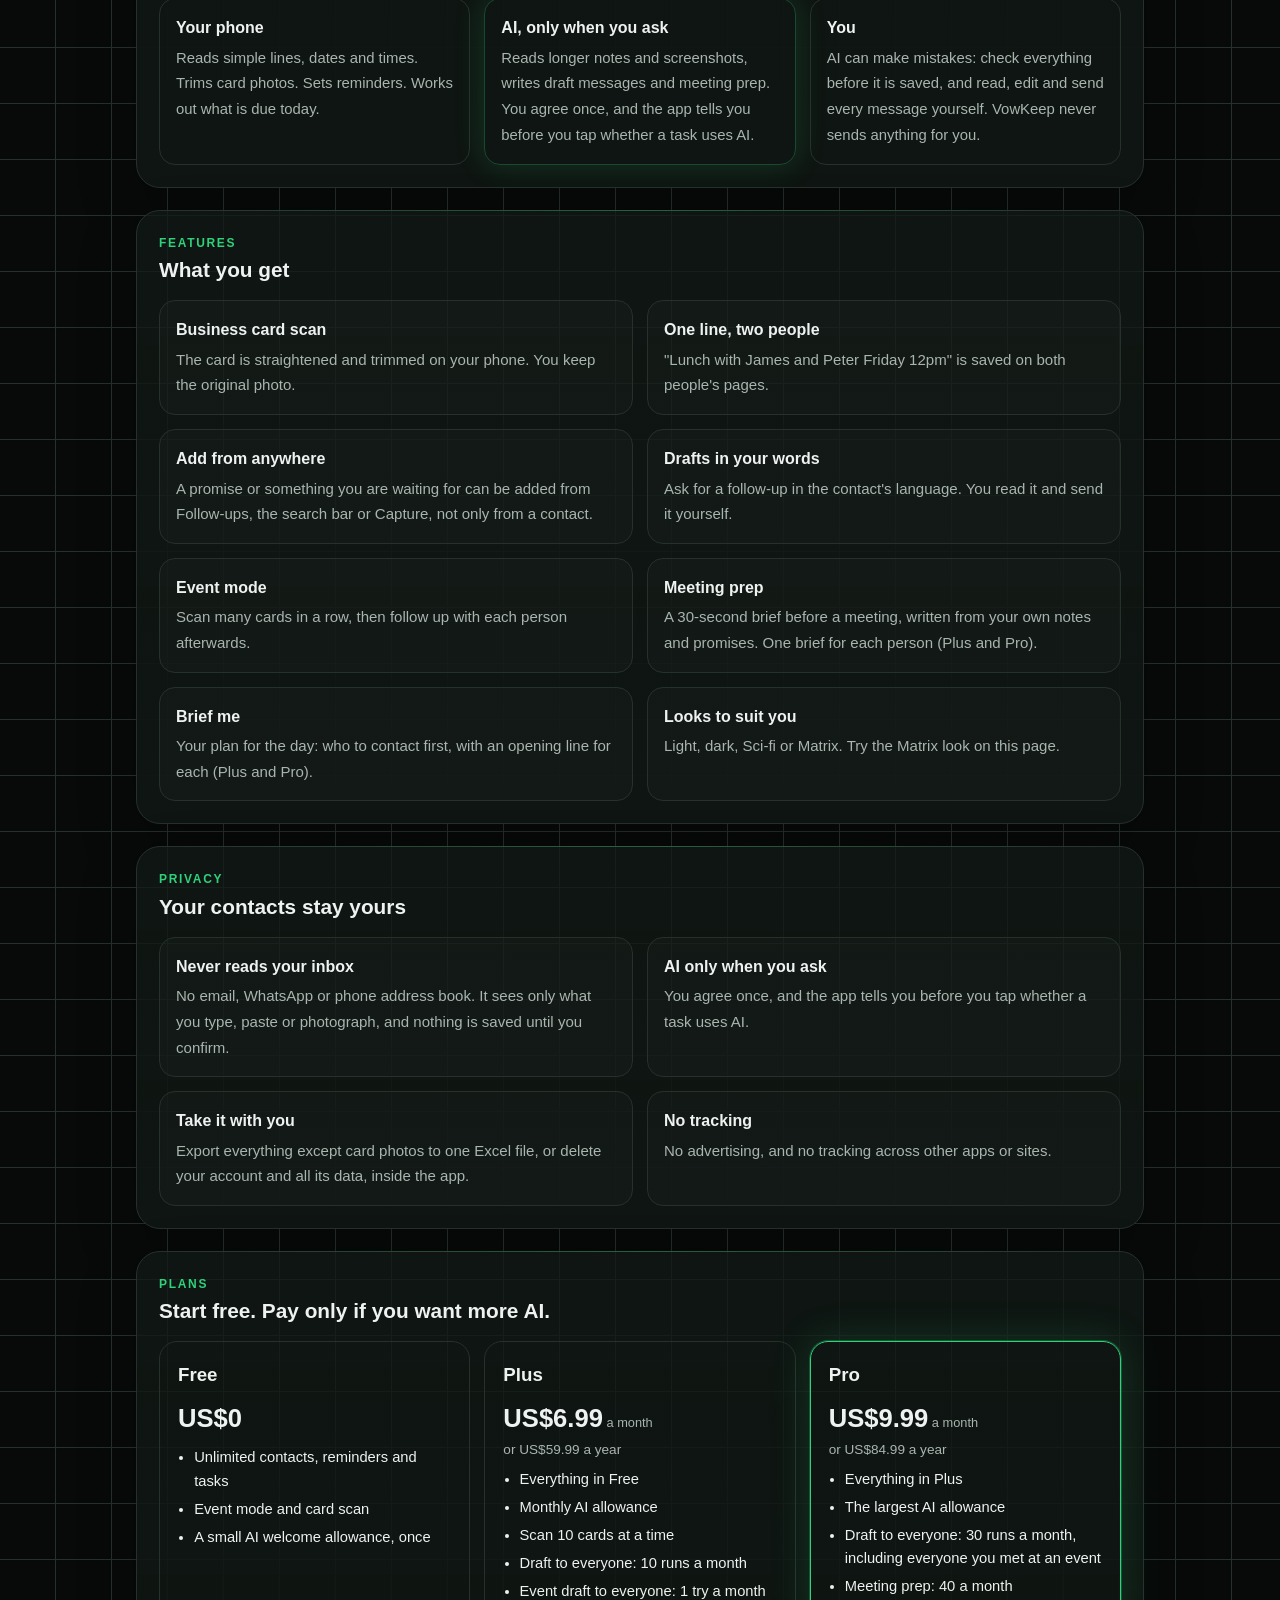
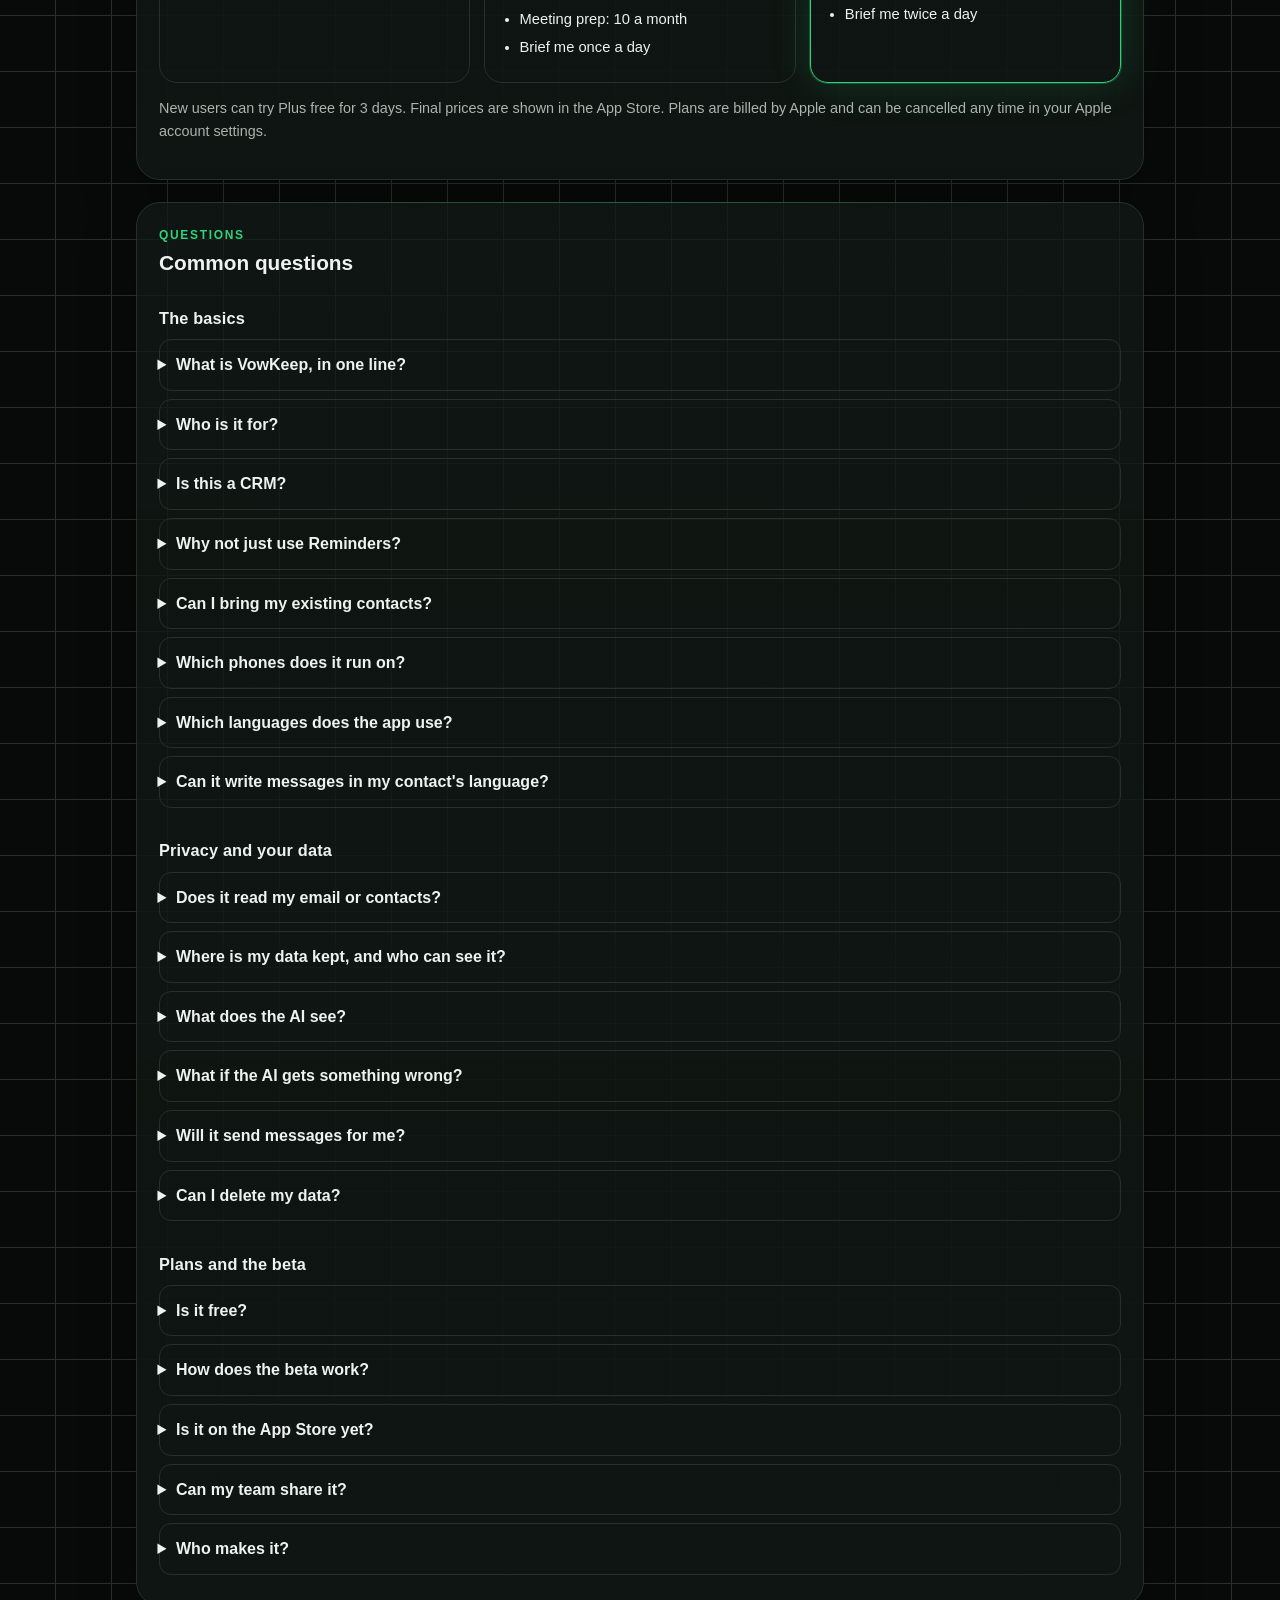
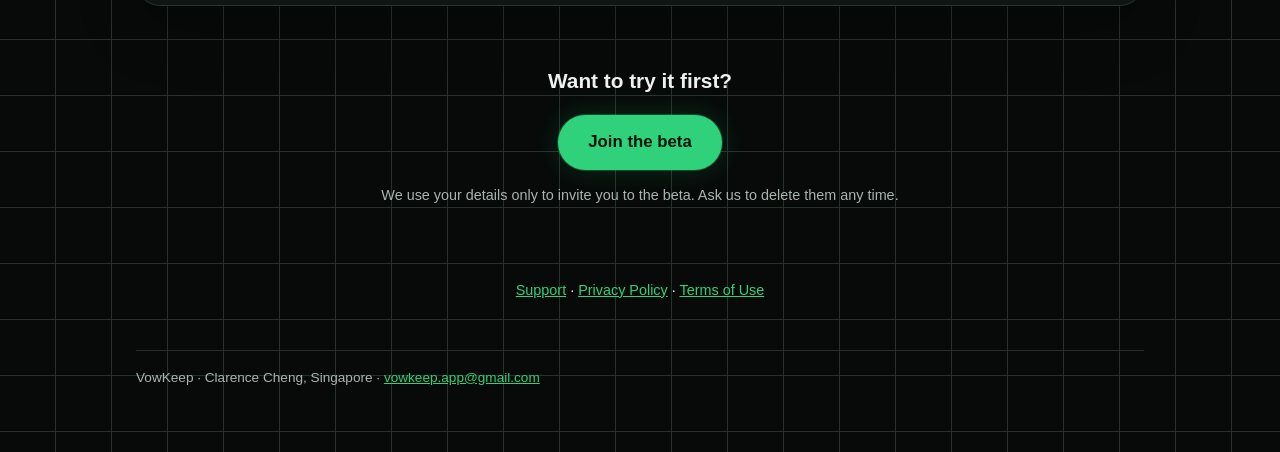
==== commit 9359ba53: "Join section: form, iPhone and Android, offer lines; smaller images; link-preview fix Co-Authored-By" ====
--- a/index.html
+++ b/index.html
@@ -1,11 +1,11 @@
-<!doctype html><html lang="en"><head><meta charset="utf-8"><meta name="viewport" content="width=device-width, initial-scale=1"><meta name="description" content="VowKeep keeps one list of what you need to do for people and what you are waiting for from them. Scan a business card or type one line; it does the remembering."><meta name="theme-color" content="#0b0f0d"><link rel="icon" href="img/favicon.svg" type="image/svg+xml"><meta property="og:title" content="VowKeep: scan a card, type a line, never drop a follow-up"><meta property="og:description" content="VowKeep is an iPhone app that remembers what you promised and what you are waiting for, and reminds you at the right time. Join the beta."><meta name="twitter:title" content="VowKeep: scan a card, type a line, never drop a follow-up"><meta name="twitter:description" content="VowKeep is an iPhone app that remembers what you promised and what you are waiting for, and reminds you at the right time. Join the beta."><meta property="og:type" content="website"><meta property="og:site_name" content="VowKeep"><meta property="og:image" content="https://clarencecheng26-sys.github.io/vowkeep-site/img/og.png?v=209?v=2"><meta property="og:image:width" content="1200"><meta property="og:image:height" content="627"><meta property="og:image:alt" content="VowKeep: never drop a follow-up or a promise"><meta name="twitter:card" content="summary_large_image"><title>Professional Follow-Up Ledger · VowKeep</title><link rel="stylesheet" href="style.css"></head><body class="home"><main><header><svg viewBox="0 0 512 512" aria-hidden="true"><rect width="512" height="512" rx="112" fill="#0F1A14"/><g transform="translate(256 268)"><rect x="-62" y="-170" width="124" height="250" rx="62" transform="rotate(-42) translate(-38 0)" fill="none" stroke="#2FD27A" stroke-width="40"/><rect x="-62" y="-170" width="124" height="250" rx="62" transform="rotate(42) translate(38 0)" fill="none" stroke="#C9D4CF" stroke-width="40"/><path d="M-14 74 A62 62 0 0 1 -66 30" transform="rotate(-42) translate(-38 0)" fill="none" stroke="#2FD27A" stroke-width="40" stroke-linecap="round"/></g></svg><a href="index.html">VowKeep</a><nav><a href="#h-how">How it works</a><a href="#h-get">Features</a><a href="#h-plans">Plans</a><a href="#h-faq">FAQ</a><a class="navcta" href="https://forms.gle/W3UCwRWU8LSgqYCk6">Join the beta</a><button id="lookbtn" type="button" aria-pressed="false">Matrix look</button></nav></header>
+<!doctype html><html lang="en"><head><meta charset="utf-8"><meta name="viewport" content="width=device-width, initial-scale=1"><meta name="description" content="VowKeep keeps one list of what you need to do for people and what you are waiting for from them. Scan a business card or type one line; it does the remembering."><meta name="theme-color" content="#0b0f0d"><link rel="icon" href="img/favicon.svg" type="image/svg+xml"><meta property="og:title" content="VowKeep: scan a card, type a line, never drop a follow-up"><meta property="og:description" content="VowKeep is an iPhone app that remembers what you promised and what you are waiting for, and reminds you at the right time. Join the beta."><meta name="twitter:title" content="VowKeep: scan a card, type a line, never drop a follow-up"><meta name="twitter:description" content="VowKeep is an iPhone app that remembers what you promised and what you are waiting for, and reminds you at the right time. Join the beta."><meta property="og:type" content="website"><meta property="og:site_name" content="VowKeep"><meta property="og:image" content="https://clarencecheng26-sys.github.io/vowkeep-site/img/og.png?v=210"><meta property="og:image:width" content="1200"><meta property="og:image:height" content="627"><meta property="og:image:alt" content="VowKeep: never drop a follow-up or a promise"><meta name="twitter:card" content="summary_large_image"><title>Professional Follow-Up Ledger · VowKeep</title><link rel="stylesheet" href="style.css"></head><body class="home"><main><header><svg viewBox="0 0 512 512" aria-hidden="true"><rect width="512" height="512" rx="112" fill="#0F1A14"/><g transform="translate(256 268)"><rect x="-62" y="-170" width="124" height="250" rx="62" transform="rotate(-42) translate(-38 0)" fill="none" stroke="#2FD27A" stroke-width="40"/><rect x="-62" y="-170" width="124" height="250" rx="62" transform="rotate(42) translate(38 0)" fill="none" stroke="#C9D4CF" stroke-width="40"/><path d="M-14 74 A62 62 0 0 1 -66 30" transform="rotate(-42) translate(-38 0)" fill="none" stroke="#2FD27A" stroke-width="40" stroke-linecap="round"/></g></svg><a href="index.html">VowKeep</a><nav><a href="#h-how">How it works</a><a href="#h-get">Features</a><a href="#h-plans">Plans</a><a href="#h-faq">FAQ</a><a class="navcta" href="https://forms.gle/W3UCwRWU8LSgqYCk6">Join the beta</a><button id="lookbtn" type="button" aria-pressed="false">Matrix look</button></nav></header>
 <section class="hero">
 <div class="brandbig"><svg class="bigmark" viewBox="0 0 512 512" aria-hidden="true"><rect width="512" height="512" rx="112" fill="#0F1A14"/><g transform="translate(256 268)"><rect x="-62" y="-170" width="124" height="250" rx="62" transform="rotate(-42) translate(-38 0)" fill="none" stroke="#2FD27A" stroke-width="40"/><rect x="-62" y="-170" width="124" height="250" rx="62" transform="rotate(42) translate(38 0)" fill="none" stroke="#C9D4CF" stroke-width="40"/><path d="M-14 74 A62 62 0 0 1 -66 30" transform="rotate(-42) translate(-38 0)" fill="none" stroke="#2FD27A" stroke-width="40" stroke-linecap="round"/></g></svg><span>Vow<b>Keep</b></span></div>
 <h1>Scan a card. Type a line.<br><span class="hl">Never drop a follow-up.</span></h1>
 <p class="lead">VowKeep is an iPhone app that remembers what you promised and what you are waiting for, and reminds you at the right time.</p>
 <p class="cta"><a class="btn" href="https://forms.gle/W3UCwRWU8LSgqYCk6">Join the beta</a><a class="btn ghost" href="#h-how">See how it works</a></p>
 <ol class="flow" aria-label="How it works in three steps"><li><b>1</b> Scan a card or type one line</li><li><b>2</b> It is filed under the right person</li><li><b>3</b> Today tells you what to do</li></ol>
-<p class="note">An iPhone app. Beta testers get Plus free for 3 months.</p>
+<p class="note">2-minute form · free for testers · invites early 2027<br>iPhone first, Android next. Join either way.<br>Beta testers get Plus free for 3 months after launch (worth US$21).</p>
 <div class="stage">
 <figure class="phone p-l"><img src="img/contact.png?v=209" width="390" height="665" alt="A contact page showing what you promised and what you are waiting on" loading="eager"></figure>
 <figure class="phone p-r"><img src="img/contacts.png?v=209" width="390" height="665" alt="The Contacts list showing who is overdue and who you are waiting on" loading="eager"></figure>
